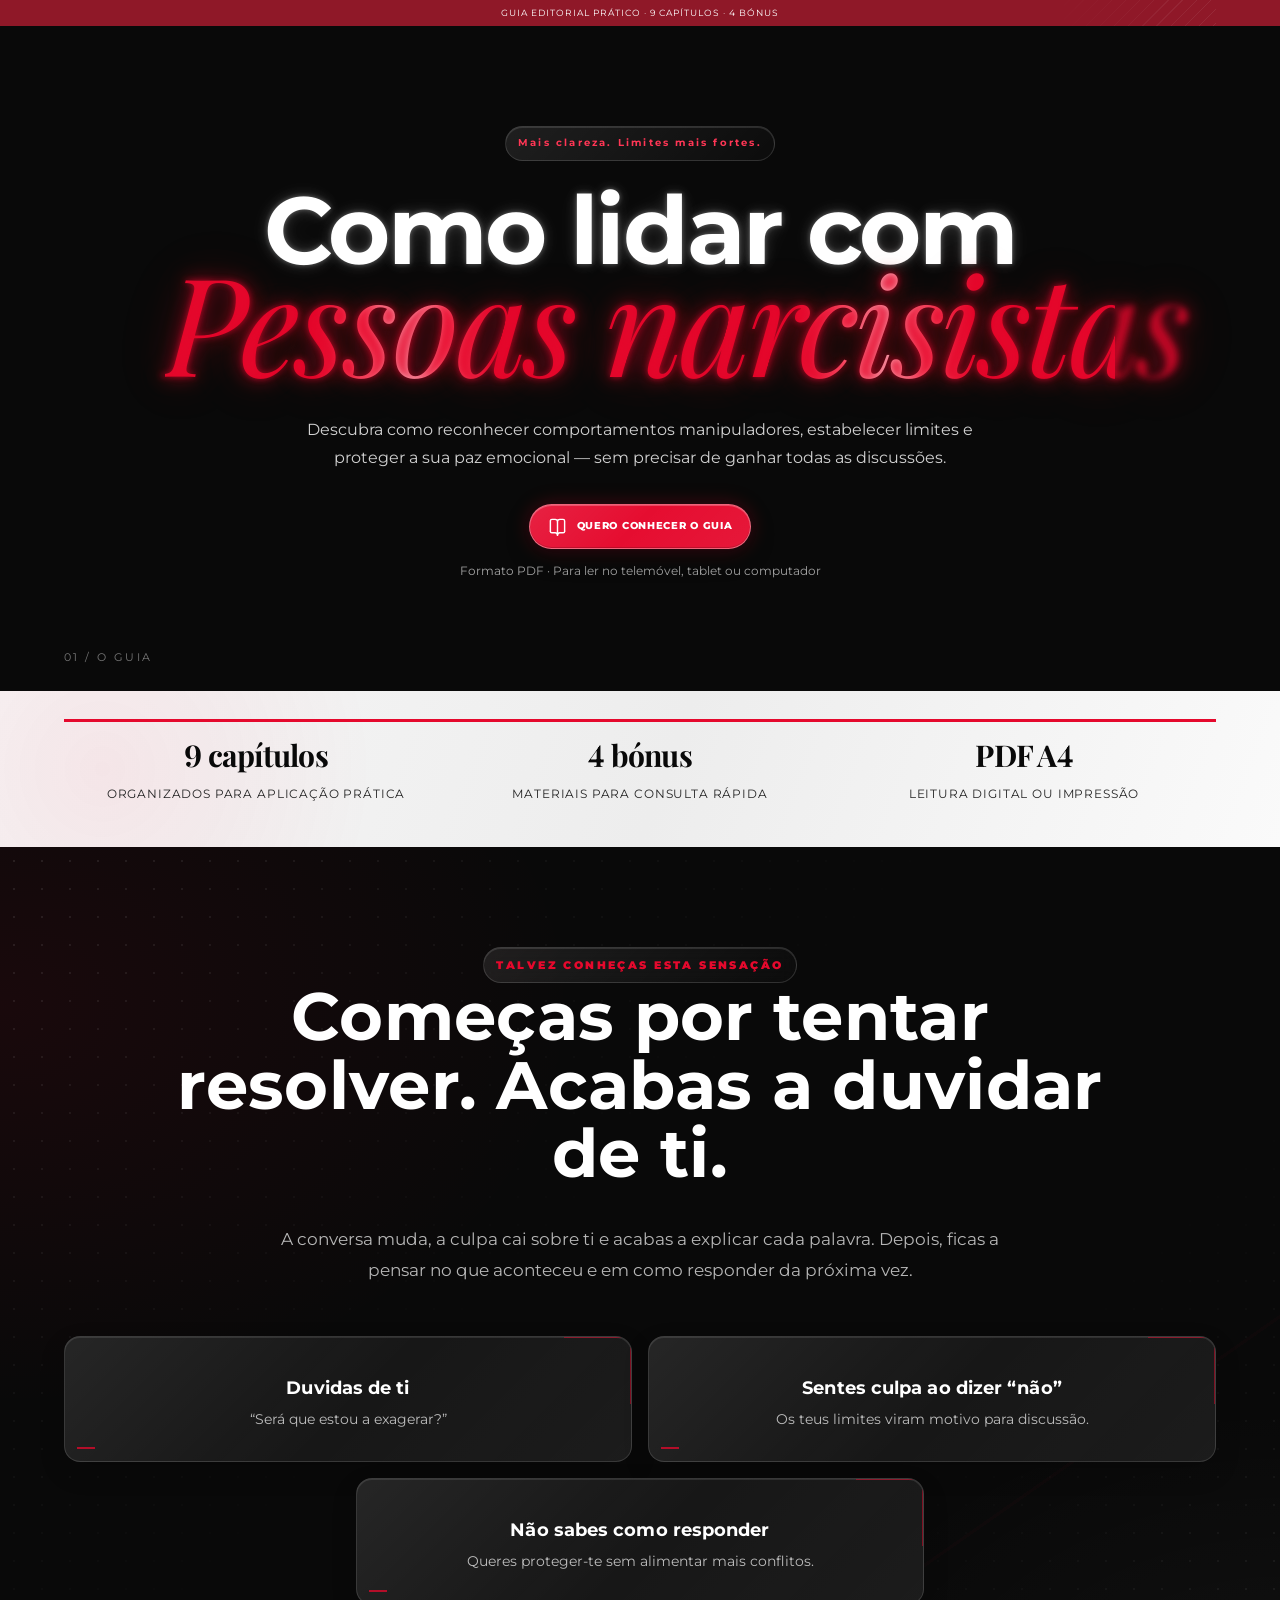
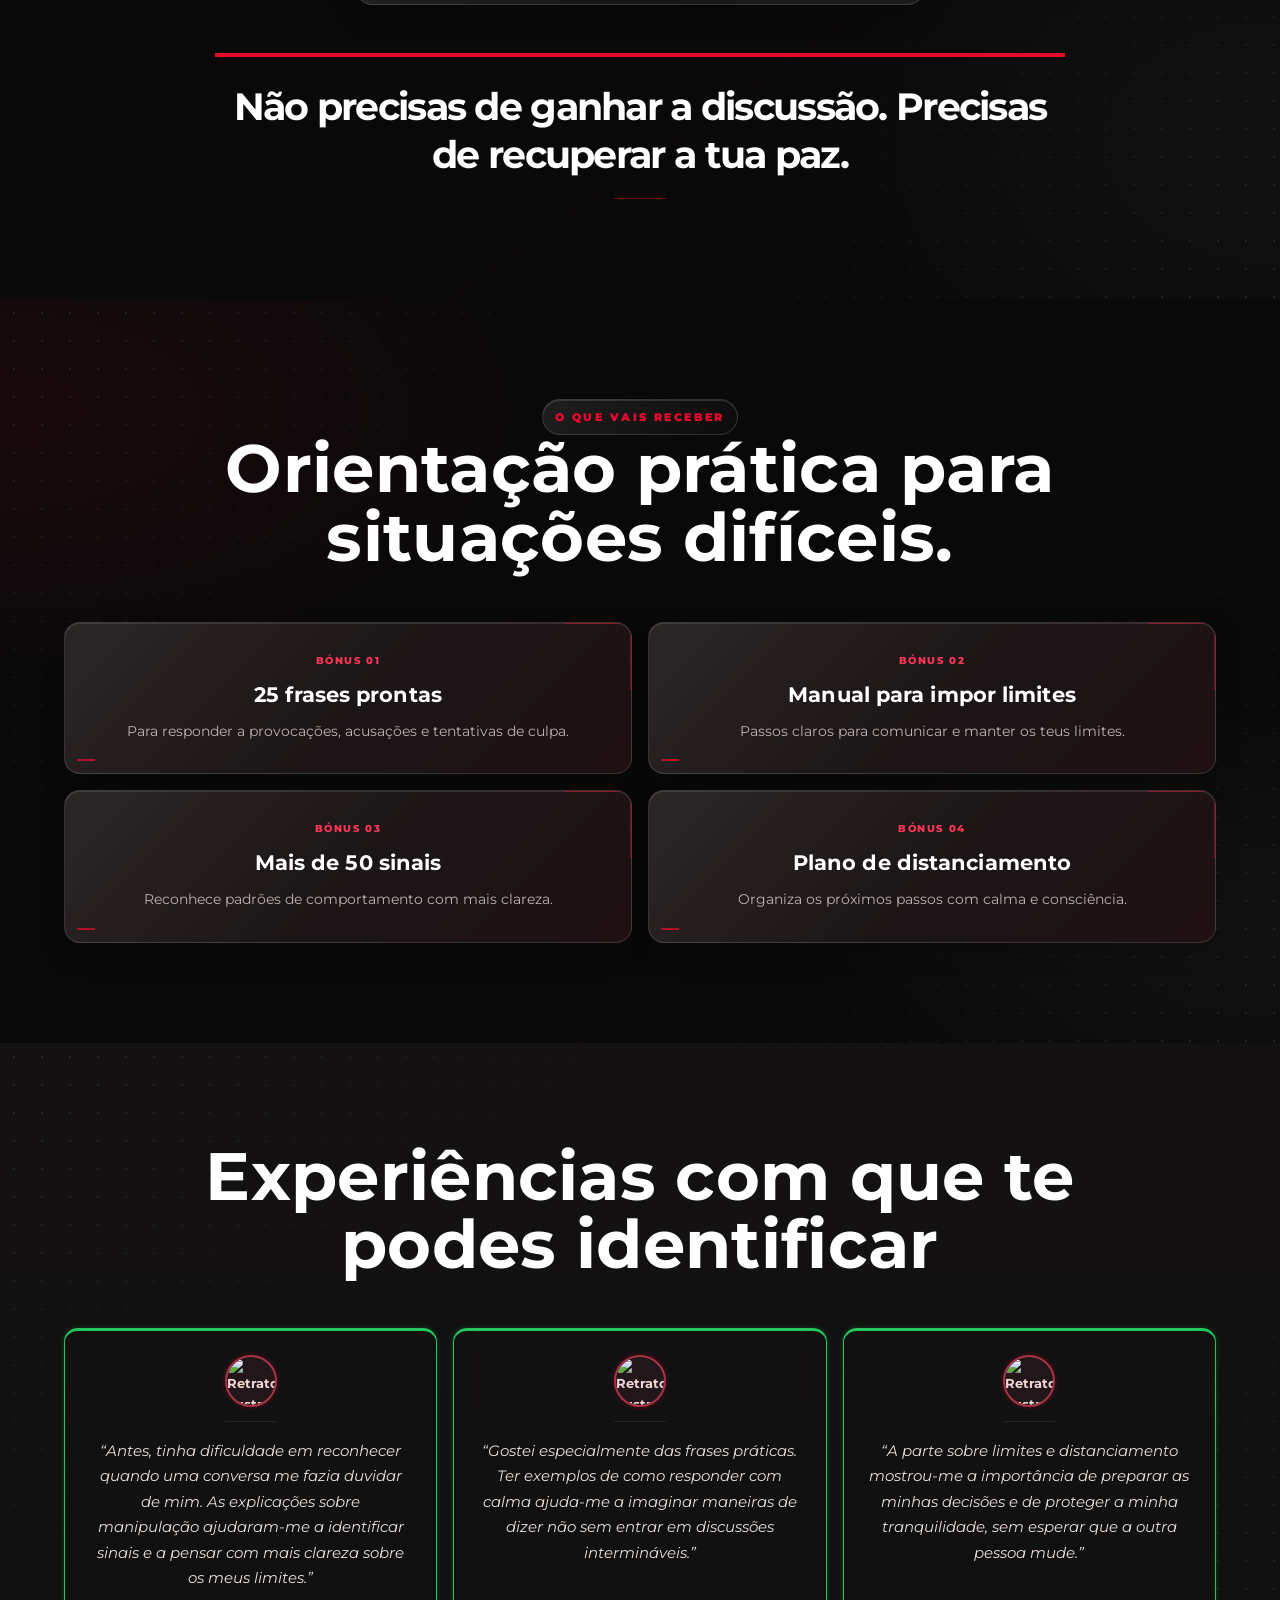
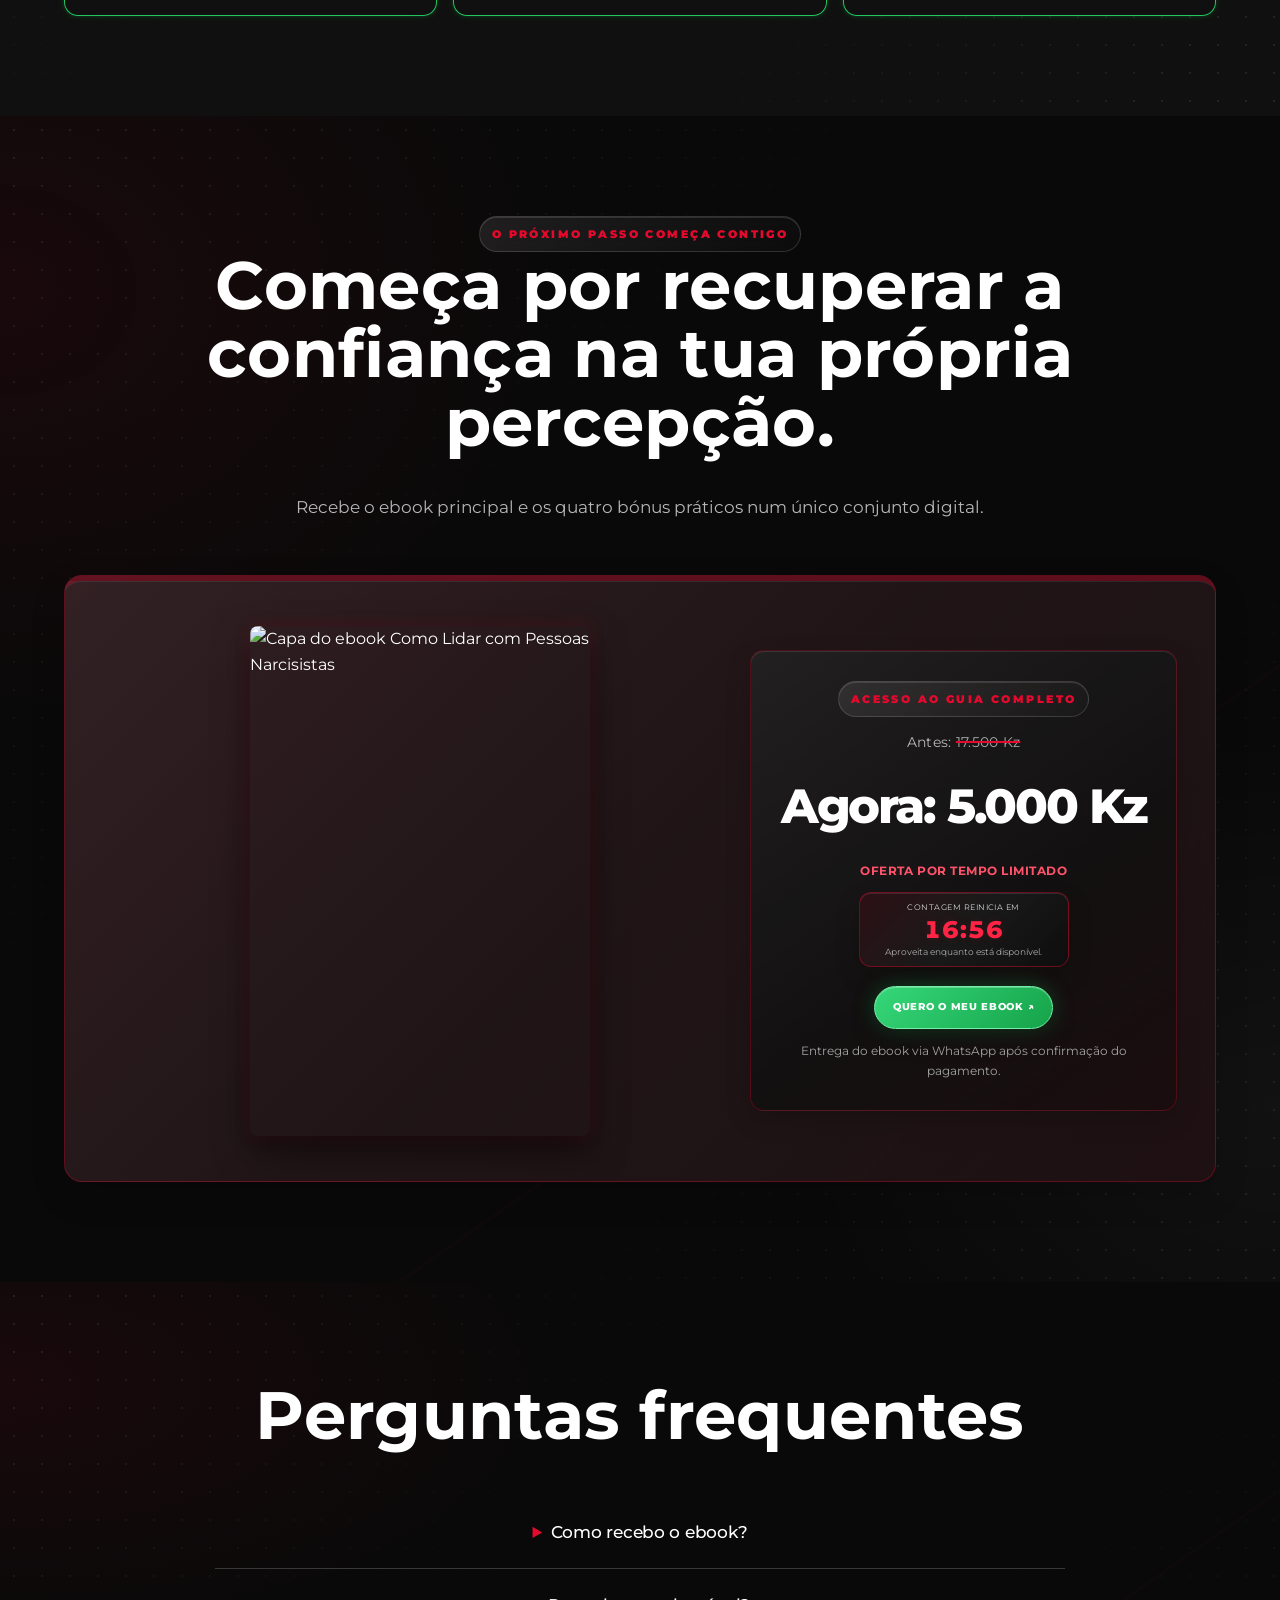
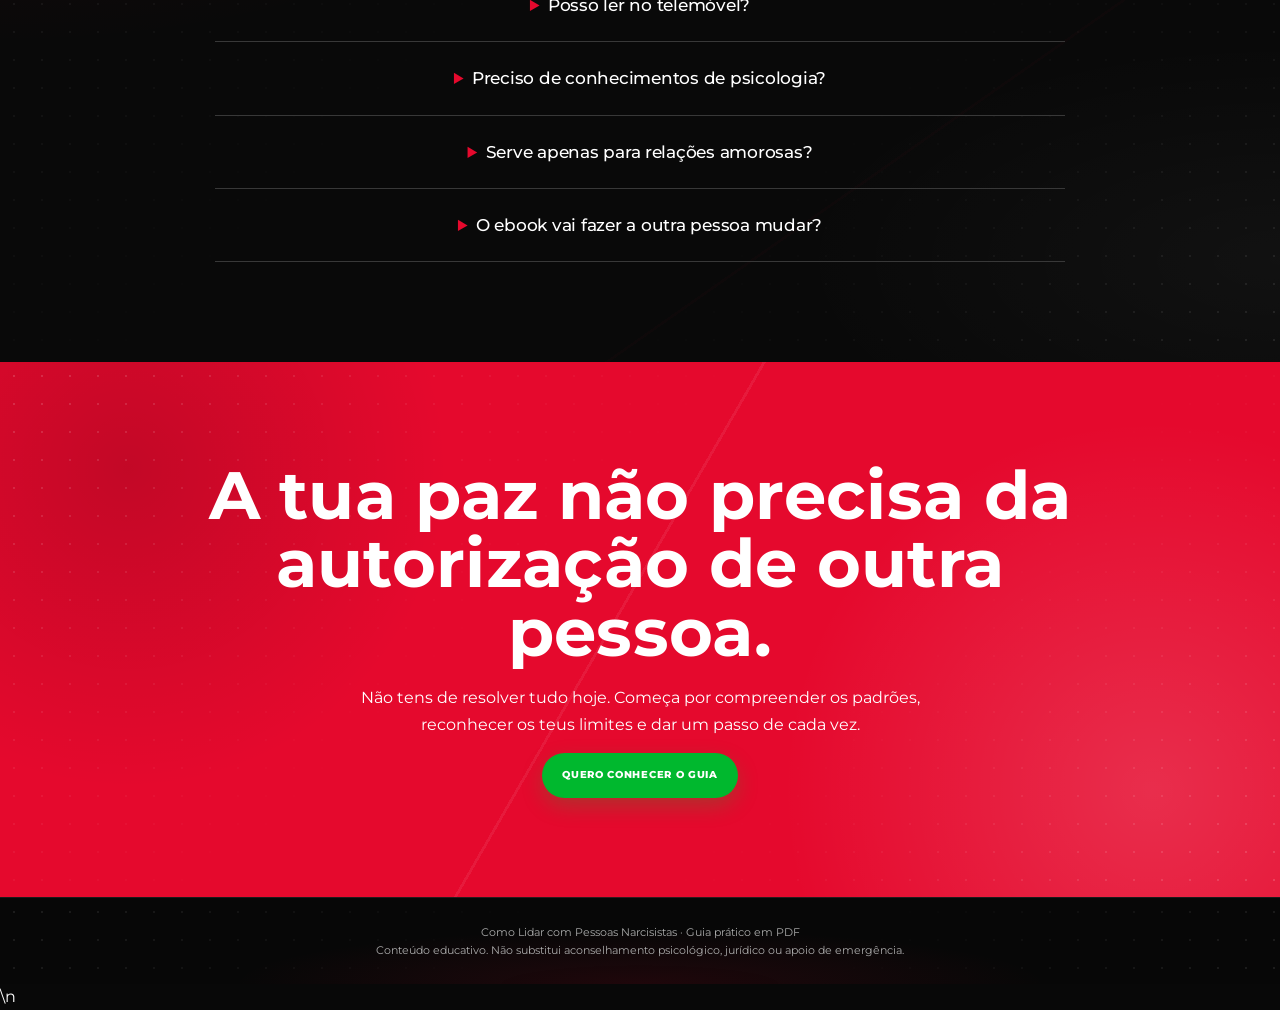
==== index.html @ 0a5fd4e5 "Ampliar capa do ebook e remover lista de conteúdos junto à capa" ====
<!DOCTYPE html>
<html lang="pt-AO">
<head>
<meta charset="UTF-8"><meta name="viewport" content="width=device-width, initial-scale=1.0">
<meta name="description" content="Um guia prático para reconhecer padrões manipuladores, estabelecer limites e proteger a sua paz emocional.">
<title>Como Lidar com Pessoas Narcisistas — Guia Prático</title>
<link rel="preconnect" href="https://fonts.googleapis.com">
<link rel="preconnect" href="https://fonts.gstatic.com" crossorigin>
<link href="https://fonts.googleapis.com/css2?family=Montserrat:ital,wght@0,100..900;1,100..900&family=Playfair+Display:ital,wght@0,400..900;1,400..900&display=swap" rel="stylesheet">
<style>
:root{--bg:#101010;--panel:#191716;--cream:#f6f0e8;--muted:#bdb4ad;--red:#a52b3a;--red2:#d64a55;--line:#37302e;--gold:#d7b88b}*{box-sizing:border-box}html{scroll-behavior:smooth}body{margin:0;background:var(--bg);color:var(--cream);font-family:Inter,ui-sans-serif,system-ui,-apple-system,BlinkMacSystemFont,"Segoe UI",sans-serif;line-height:1.65}a{color:inherit}.wrap{width:min(1120px,92%);margin:auto}.top{padding:18px 0;border-bottom:1px solid #ffffff12;font-size:12px;letter-spacing:.16em;text-transform:uppercase;color:var(--muted)}.top span{color:var(--gold)}.hero{padding:76px 0 72px;background:radial-gradient(ellipse at 78% 42%,#55202755,transparent 42%),linear-gradient(115deg,#111 45%,#1c1113)}.hero-grid{display:grid;grid-template-columns:1.15fr .85fr;gap:50px;align-items:center}.eyebrow{color:#e49a9c;font-size:12px;letter-spacing:.2em;text-transform:uppercase;font-weight:700}.hero h1{font-size:clamp(38px,5vw,66px);line-height:1.04;letter-spacing:-.045em;margin:18px 0 24px;max-width:700px}.hero h1 em{font-style:normal;color:#e36a73}.lead{font-size:18px;color:#d1c8c1;max-width:630px}.btn{display:inline-flex;align-items:center;justify-content:center;gap:10px;background:var(--red);color:white;text-decoration:none;font-weight:800;padding:16px 24px;border-radius:6px;margin-top:20px;box-shadow:0 10px 28px #0005;transition:.2s}.btn:hover{background:var(--red2);transform:translateY(-2px)}.small{font-size:12px;color:#a9a09a;margin-top:12px}.book-stage{display:flex;justify-content:center;perspective:1000px}.book{width:min(310px,78vw);aspect-ratio: .72;background:linear-gradient(150deg,#281518,#090909 72%);border:1px solid #7e343b;box-shadow:22px 24px 45px #0009, inset 6px 0 8px #ffffff0b;transform:rotateY(-9deg) rotateZ(1deg);padding:28px 25px;position:relative;display:flex;flex-direction:column;justify-content:space-between;overflow:hidden}.book:before{content:"";position:absolute;inset:0;background:linear-gradient(125deg,transparent 35%,#b84a4a15 36%,transparent 70%);pointer-events:none}.book:after{content:"";position:absolute;left:0;top:0;bottom:0;width:9px;background:linear-gradient(90deg,#050505,#4d2025,#130b0c)}.book-kicker{font-size:9px;letter-spacing:.2em;color:#e6b7b5;text-transform:uppercase}.book-title{font-size:clamp(27px,3vw,39px);line-height:1.02;letter-spacing:-.04em;font-weight:850;position:relative}.book-title span{color:#e36a73}.book-rule{height:3px;width:48px;background:var(--red2);margin:18px 0}.book-sub{font-size:11px;line-height:1.55;color:#d5c7c2;max-width:220px}.book-foot{font-size:9px;letter-spacing:.15em;color:#c4a8a2;text-transform:uppercase}.trust{border-top:1px solid #ffffff12;border-bottom:1px solid #ffffff12;padding:18px 0;background:#141212}.trust-grid{display:grid;grid-template-columns:repeat(3,1fr);gap:16px;text-align:center;color:#d5cbc4;font-size:13px}.trust strong{color:var(--gold);display:block;font-size:15px}.section{padding:76px 0}.section.light{background:#f2ece4;color:#211b19}.section h2{font-size:clamp(28px,3.5vw,43px);line-height:1.12;letter-spacing:-.035em;margin:0 0 18px}.intro{max-width:760px;color:var(--muted);font-size:17px}.light .intro{color:#625651}.pain-grid,.learn-grid,.bonus-grid{display:grid;grid-template-columns:repeat(2,1fr);gap:16px;margin-top:32px}.tile{padding:23px;background:var(--panel);border:1px solid var(--line);border-radius:8px}.light .tile{background:#fffaf5;border-color:#e3d8cc}.tile h3{margin:0 0 8px;font-size:17px}.tile p{margin:0;color:#bfb4ad;font-size:14px}.light .tile p{color:#6a5d56}.quote{font-size:clamp(23px,3vw,34px);line-height:1.25;font-weight:750;letter-spacing:-.025em;border-left:3px solid var(--red);padding:6px 0 6px 24px;margin:34px 0 0;max-width:850px}.learn-grid{grid-template-columns:repeat(3,1fr)}.num{font-size:12px;color:var(--red2);font-weight:800;letter-spacing:.14em}.tile h3{margin-top:9px}.bonus-grid{grid-template-columns:repeat(2,1fr)}.bonus{border:1px solid #423033;background:linear-gradient(145deg,#211719,#171414);padding:24px;border-radius:8px}.bonus .tag{font-size:10px;text-transform:uppercase;letter-spacing:.16em;color:#e38b91}.bonus h3{margin:8px 0;font-size:19px}.bonus p{margin:0;color:#bdb2ac;font-size:14px}.offer{background:linear-gradient(135deg,#271417,#151112);border:1px solid #593038;border-radius:12px;padding:34px;display:grid;grid-template-columns:1.2fr .8fr;gap:28px;align-items:center;margin-top:34px}.offer ul{padding-left:20px;color:#d4c8c2}.pricebox{text-align:center;padding:24px;background:#0f0d0d;border-radius:8px;border:1px solid #453033}.price{font-size:34px;font-weight:850;line-height:1.2;margin:10px 0}.price-note{font-size:12px;color:#a99d96}.faq{max-width:850px;margin:28px auto 0}.faq details{border-bottom:1px solid var(--line);padding:17px 0}.faq summary{cursor:pointer;font-weight:750}.faq p{color:#c3b8b0;font-size:14px}.final{text-align:center;padding:80px 0;background:radial-gradient(ellipse at 50% 100%,#54202755,transparent 55%),#121010}.final h2{max-width:740px;margin:0 auto 18px}.final p{color:#c5b9b2;max-width:650px;margin:0 auto}.footer{border-top:1px solid #ffffff14;padding:25px 0;color:#8d827c;font-size:11px;text-align:center}.mobile-cta{display:none}
@media(max-width:760px){.hero{padding:48px 0}.hero-grid{grid-template-columns:1fr;gap:36px}.hero-copy{text-align:left}.book-stage{order:-1}.book{width:220px}.hero h1{font-size:43px}.lead{font-size:16px}.trust-grid{grid-template-columns:1fr;gap:12px}.section{padding:55px 0}.pain-grid,.learn-grid,.bonus-grid{grid-template-columns:1fr}.offer{grid-template-columns:1fr;padding:22px}.mobile-cta{display:block;position:fixed;bottom:0;left:0;right:0;padding:10px 4%;background:#100e0eee;border-top:1px solid #ffffff1a;z-index:10}.mobile-cta .btn{width:100%;margin:0;padding:13px}.footer{padding-bottom:86px}}

/* EDITORIAL PREMIUM REDESIGN — PRETO, VERMELHO, BRANCO */
:root{--bg:#080808;--panel:#151515;--cream:#fff;--muted:#b6b6b6;--red:#e5092d;--red2:#ff2345;--line:#343434;--gold:#f4f4f4}
body{background:#080808;color:#fff;font-family:Arial,Helvetica,sans-serif;line-height:1.65}
::selection{background:#e5092d;color:#fff}
.wrap{width:min(1180px,90%)}.top{background:#e5092d;color:#fff;border:0;font-size:10px;font-weight:800;letter-spacing:.23em;padding:11px 0}.top span{color:#fff}
.hero{position:relative;overflow:hidden;padding:100px 0 110px;background:#090909}
.hero:before{content:"";position:absolute;inset:0;background:linear-gradient(90deg,transparent 49.92%,#ffffff14 50%,transparent 50.08%),repeating-linear-gradient(90deg,transparent 0,transparent calc(25% - 1px),#ffffff09 calc(25% - 1px),#ffffff09 25%);pointer-events:none}
.hero:after{content:"01 / O GUIA";position:absolute;left:5%;bottom:25px;color:#777;font-size:11px;letter-spacing:.22em}
.hero-grid{grid-template-columns:1.15fr .85fr;gap:48px;position:relative;z-index:1}
.eyebrow{color:#e5092d;font-size:11px;font-weight:900;letter-spacing:.22em}
.hero .eyebrow{color:#ff3655}
.hero h1{font-family:Impact,"Arial Narrow",Arial,sans-serif;font-stretch:condensed;font-size:clamp(60px,8vw,112px);font-weight:900;line-height:.92;letter-spacing:-.045em;text-transform:uppercase;max-width:800px;margin:22px 0 28px}
.hero h1 em{color:#e5092d;font-style:normal}
.lead{font-size:18px;max-width:520px;color:#d1d1d1;line-height:1.75}
.btn{border-radius:0;background:#e5092d;padding:17px 26px;box-shadow:none;letter-spacing:.07em;font-size:12px;text-transform:uppercase;transition:transform .2s,background .2s}
.btn:hover{background:#ff2345;transform:translateY(-3px)}
.small{color:#a4a4a4}.book-stage{position:relative;min-height:460px;align-items:center}
.book-stage:before{content:"";position:absolute;width:380px;height:380px;border-radius:50%;background:#e5092d;filter:blur(75px);opacity:.22}
.book{width:min(330px,78vw);background:linear-gradient(140deg,#282828,#050505 65%);border:1px solid #777;box-shadow:30px 36px 0 #e5092d,45px 52px 65px #000;transform:rotateY(-12deg) rotateZ(3deg);padding:30px}
.book:after{background:linear-gradient(90deg,#020202,#555,#090909)}.book-kicker,.book-foot{color:#eee}.book-title{font-family:Impact,"Arial Narrow",sans-serif;text-transform:uppercase;font-size:clamp(35px,3.6vw,49px);letter-spacing:-.025em}.book-title span{color:#ff2345}.book-rule{background:#e5092d;width:68px;height:5px}
.trust{background:#f7f7f7;border:0;padding:28px 0}.trust-grid{color:#252525;text-align:left;gap:0}.trust-grid>div{border-left:3px solid #e5092d;padding:4px 22px;font-size:12px;text-transform:uppercase;letter-spacing:.07em}.trust strong{color:#090909;font-family:Impact,"Arial Narrow",sans-serif;font-size:30px;letter-spacing:.02em}
.section{padding:100px 0}.section.light{background:#f4f4f4;color:#111}
.section h2,.final h2{font-family:Impact,"Arial Narrow",Arial,sans-serif;font-size:clamp(40px,5.2vw,70px);line-height:1.03;letter-spacing:-.018em;text-transform:uppercase;max-width:940px}
.section .intro{font-size:17px;line-height:1.85}.light .intro{color:#555}
.tile{border-radius:0;border:1px solid #3b3b3b;background:#141414;padding:30px;transition:transform .2s,border-color .2s}.tile:hover{transform:translateY(-3px);border-color:#e5092d}
.tile h3{font-size:18px;line-height:1.35}.tile p{color:#bcbcbc}.light .tile{background:#fff;border-color:#ddd}.light .tile:hover{border-color:#e5092d}.light .tile p{color:#555}
.quote{font-family:Georgia,serif;font-style:italic;font-weight:600;font-size:clamp(25px,3.3vw,43px);border-left:6px solid #e5092d;margin-top:48px;padding-left:28px}
.num{color:#e5092d;font-size:11px}.bonus{border-radius:0;border:1px solid #373737;background:linear-gradient(145deg,#1b1b1b,#0d0d0d);padding:30px}.bonus .tag{color:#ff3655;font-weight:800}.bonus h3{font-size:21px}
.offer{background:#151515;border:1px solid #444;border-top:6px solid #e5092d;border-radius:0;padding:45px}.pricebox{background:#070707;border:1px solid #555;border-radius:0;padding:30px}.price{font-family:Impact,"Arial Narrow",sans-serif;font-size:48px;color:#fff}.pricebox .btn{width:100%}
.faq details{border-color:#383838;padding:22px 0}.faq summary{font-size:17px}.faq summary::marker{color:#e5092d}
.final{background:#e5092d;padding:100px 0}.final h2{max-width:900px;color:#fff}.final p{color:#fff}.final .btn{background:#080808;color:#fff;border:1px solid #fff}.final .btn:hover{background:#fff;color:#090909}
.footer{background:#070707;color:#aaa}.mobile-cta{background:#080808f5}
@media(max-width:760px){.wrap{width:90%}.hero{padding:55px 0 70px}.hero-grid{grid-template-columns:1fr;gap:48px}.hero h1{font-size:clamp(54px,12vw,82px)}.book-stage{order:0;min-height:370px}.book{width:230px;box-shadow:20px 25px 0 #e5092d,32px 38px 45px #000}.book-title{font-size:33px}.hero:after{bottom:14px}.trust-grid{grid-template-columns:1fr;gap:20px}.section{padding:70px 0}.section h2,.final h2{font-size:clamp(37px,9vw,55px)}.pain-grid,.learn-grid,.bonus-grid{grid-template-columns:1fr}.offer{grid-template-columns:1fr;padding:22px}.final{padding:75px 0}.mobile-cta{display:block}}
@media(prefers-reduced-motion:reduce){html{scroll-behavior:auto}.btn,.tile{transition:none}}


/* Botões de apresentação do guia: cantos arredondados */
a.btn[href="#comprar"]{border-radius:999px}

/* Títulos principais centralizados e entrada suave */
.hero-copy{text-align:center}
.hero h1,.hero .lead{margin-left:auto;margin-right:auto}
.hero-copy .btn{margin-left:auto;margin-right:auto}
.section h2,.section>.wrap>.eyebrow,.section>.wrap>.intro{text-align:center;margin-left:auto;margin-right:auto}
.final h2,.final p{text-align:center}
@keyframes premiumFadeIn{from{opacity:0;transform:translateY(24px)}to{opacity:1;transform:translateY(0)}}
@media(prefers-reduced-motion:no-preference){
.hero-copy,.book-stage{animation:premiumFadeIn .9s ease-out both}
.book-stage{animation-delay:.18s}
.trust{animation:premiumFadeIn .8s ease-out .32s both}
}
@media(max-width:760px){.hero-copy{text-align:center}}


.hero h1 .hero-montserrat{font-family:"Montserrat",Arial,sans-serif;font-weight:800;letter-spacing:-.055em;display:block}

/* Respeitar maiúsculas e minúsculas no título principal */
.hero h1,.hero h1 .hero-montserrat,.hero h1 em{text-transform:none}

/* Hero centralizado sem imagem lateral do ebook */
.hero-grid{display:flex;flex-direction:column;align-items:center;justify-content:center;text-align:center;max-width:1000px;margin-inline:auto}
.hero-copy{width:100%;max-width:960px;margin-inline:auto;text-align:center}
.hero .eyebrow,.hero h1,.hero .lead,.hero .small{text-align:center;margin-left:auto;margin-right:auto}
.hero h1{max-width:950px;margin-left:auto;margin-right:auto}
.hero .lead{max-width:730px}
.hero .btn{margin-left:auto;margin-right:auto}
@media(max-width:760px){.hero-grid{display:flex;flex-direction:column;align-items:center}.hero-copy{width:100%}}

/* Layout editorial centralizado em toda a página */
.section>.wrap,.final>.wrap{display:flex;flex-direction:column;align-items:center;text-align:center}
.section .eyebrow,.section h2,.section .intro,.final h2,.final p{margin-left:auto;margin-right:auto;text-align:center}
.section .intro{max-width:740px}
.pain-grid,.learn-grid,.bonus-grid{width:100%}
.tile,.bonus{text-align:center;display:flex;flex-direction:column;align-items:center}
.tile h3,.tile p,.bonus h3,.bonus p,.bonus .tag,.num{text-align:center}
.quote{border-left:0;border-top:4px solid var(--red);padding:26px 10px 0;margin-left:auto;margin-right:auto;text-align:center}
.offer{width:100%;text-align:center;justify-items:center;align-items:center}
.offer>*,.pricebox{text-align:center}
.faq{width:100%;max-width:850px;margin-inline:auto}
.faq summary,.faq details{text-align:center}
.trust-grid>div{text-align:center;border-left:0;border-top:3px solid #e5092d;padding:15px 12px}
.footer,.footer .wrap{text-align:center}
@media(max-width:760px){.section>.wrap,.final>.wrap{text-align:center}.tile,.bonus,.offer{text-align:center}.pain-grid,.learn-grid,.bonus-grid{grid-template-columns:1fr}}


/* Segundo segmento do título: Playfair Display com respiro editorial */
.hero h1 em{font-family:"Playfair Display",Georgia,serif;font-weight:700;letter-spacing:.015em;line-height:1.17;display:block;margin-top:.16em;text-transform:none}

/* Ajuste fino do título editorial */
.hero h1 em{font-family:"Playfair Display",Georgia,serif;font-style:italic;font-weight:700;font-size:1.22em;letter-spacing:-.025em;line-height:1.08;margin-top:.035em;text-transform:none}
@media(max-width:760px){.hero h1 em{font-size:1.12em;line-height:1.1;margin-top:.04em}}

/* Manter capitalização natural na frase de destaque */
.hero .eyebrow{text-transform:none}

/* Título principal sem negrito, preservando as fontes */
.hero h1 .hero-montserrat{font-weight:400}
.hero h1 em{font-weight:400}

/* A frase de destaque usa a mesma Montserrat do título inicial */
.hero .eyebrow{font-family:"Montserrat",Arial,sans-serif;font-weight:400;text-transform:none}

/* Negrito solicitado apenas nas duas frases Montserrat */
.hero .eyebrow{font-weight:700}
.hero h1 .hero-montserrat{font-weight:700}

/* Aproximar frase 3 da frase 2 */
.hero h1 em{margin-top:0;line-height:1.02}
@media(max-width:760px){.hero h1 em{margin-top:0;line-height:1.04}}

/* Ajuste mais forte: aproximar visualmente as frases 2 e 3 */
.hero h1 .hero-montserrat{line-height:1;display:block}
.hero h1 em{margin-top:-.19em!important;line-height:1!important;position:relative;z-index:1}
@media(max-width:760px){.hero h1 em{margin-top:-.13em!important;line-height:1!important}}

/* Espaçamento subtil entre letras da frase 2 */
.hero h1 .hero-montserrat{letter-spacing:.005em}

/* Reflexo luminoso que atravessa as frases 2 e 3 */
@keyframes titleLightSweep{
  0%,12%{background-position:130% 50%}
  55%,100%{background-position:-130% 50%}
}
@media(prefers-reduced-motion:no-preference){
  .hero h1 .hero-montserrat,
  .hero h1 em{
    background-image:linear-gradient(105deg,currentColor 0%,currentColor 37%,#ffffff 49%,currentColor 61%,currentColor 100%);
    background-size:250% 100%;
    background-position:130% 50%;
    -webkit-background-clip:text;
    background-clip:text;
    -webkit-text-fill-color:transparent;
    animation:titleLightSweep 5s ease-in-out infinite;
  }
  .hero h1 .hero-montserrat{color:#fff;animation-delay:0s}
  .hero h1 em{color:#e5092d;animation-delay:.16s}
}


/* Fotografia anterior da mulher ao fundo, subtil e fundida com o fundo preto */
.hero{position:relative;isolation:isolate;background:#090909;overflow:hidden}
.hero::before{content:"";position:absolute;inset:0;z-index:-1;background-image:url("https://images.pexels.com/photos/6382735/pexels-photo-6382735.jpeg");background-position:center 35%;background-size:cover;background-repeat:no-repeat;opacity:.30;pointer-events:none}
.hero::after{z-index:0;pointer-events:none}
.hero>.wrap{position:relative;z-index:1}
@media(max-width:760px){.hero::before{background-position:center 30%}}

/* Imagem anterior quase imperceptível, com bordas fundidas no fundo preto */
.hero::before{
  opacity:.03;
  background-size:cover;
  background-position:center center;
  transform:scale(.82);
  transform-origin:center center;
}
@media(max-width:760px){.hero::before{opacity:.02;transform:scale(.82);background-position:center center}}

/* Fundir a fotografia nos cantos para preservar a legibilidade do texto */
.hero::before{
  opacity:.03;
  transform:scale(.82);
  -webkit-mask-image:radial-gradient(ellipse 65% 70% at 50% 50%,#000 25%,transparent 100%);
  mask-image:radial-gradient(ellipse 65% 70% at 50% 50%,#000 25%,transparent 100%);
}
@media(max-width:760px){
  .hero::before{
    opacity:.02;
    -webkit-mask-image:radial-gradient(ellipse 80% 65% at 50% 50%,#000 20%,transparent 100%);
    mask-image:radial-gradient(ellipse 80% 65% at 50% 50%,#000 20%,transparent 100%);
  }
}

/* Motion graphics subtis no fundo do hero; decorativos, sem imagens adicionais */
.hero .ambient-motion{position:absolute;inset:0;overflow:hidden;pointer-events:none;z-index:0}
.hero .ambient-motion span{position:absolute;display:block;will-change:transform}
.hero .ambient-ring{width:clamp(240px,34vw,520px);aspect-ratio:1;border:1px solid rgba(229,9,45,.075);border-radius:50%;box-shadow:0 0 45px rgba(229,9,45,.018),inset 0 0 35px rgba(255,255,255,.008)}
.hero .ambient-ring-one{top:-27%;left:-13%}
.hero .ambient-ring-two{bottom:-42%;right:-12%;width:clamp(280px,42vw,620px);border-color:rgba(255,255,255,.045)}
.hero .ambient-orb{width:clamp(130px,22vw,310px);aspect-ratio:1;border-radius:50%;filter:blur(55px);background:radial-gradient(circle,rgba(229,9,45,.055),transparent 70%)}
.hero .ambient-orb-one{top:8%;right:2%}
.hero .ambient-orb-two{bottom:-9%;left:15%;background:radial-gradient(circle,rgba(255,255,255,.025),transparent 70%)}
.hero .ambient-line{height:1px;width:clamp(170px,30vw,430px);background:linear-gradient(90deg,transparent,rgba(229,9,45,.075),transparent);transform:rotate(-25deg)}
.hero .ambient-line-one{top:28%;right:-9%}
.hero .ambient-line-two{bottom:20%;left:-10%;background:linear-gradient(90deg,transparent,rgba(255,255,255,.045),transparent)}
.hero>.wrap{position:relative;z-index:2}
@keyframes ambientDriftA{0%,100%{transform:translate3d(0,0,0) rotate(0deg)}50%{transform:translate3d(18px,24px,0) rotate(8deg)}}
@keyframes ambientDriftB{0%,100%{transform:translate3d(0,0,0) rotate(0deg)}50%{transform:translate3d(-22px,-16px,0) rotate(-7deg)}}
@keyframes ambientFloat{0%,100%{transform:translate3d(0,0,0)}50%{transform:translate3d(20px,-22px,0)}}
@media(prefers-reduced-motion:no-preference){
.hero .ambient-ring-one,.hero .ambient-line-one{animation:ambientDriftA 19s ease-in-out infinite}
.hero .ambient-ring-two,.hero .ambient-line-two{animation:ambientDriftB 24s ease-in-out infinite}
.hero .ambient-orb-one{animation:ambientFloat 15s ease-in-out infinite}
.hero .ambient-orb-two{animation:ambientFloat 21s ease-in-out infinite reverse}
}
@media(max-width:760px){.hero .ambient-ring-one{left:-48%}.hero .ambient-ring-two{right:-60%}.hero .ambient-line{opacity:.65}}
@media(prefers-reduced-motion:reduce){.hero .ambient-motion span{animation:none!important;will-change:auto}}


/* Interações premium: revelação ao scroll, cartões, botões e FAQ */
@media(prefers-reduced-motion:no-preference){
  .js-motion .reveal-on-scroll{opacity:0;transform:translate3d(0,30px,0);transition:opacity .75s ease,transform .75s cubic-bezier(.2,.7,.2,1)}
  .js-motion .reveal-on-scroll.is-visible{opacity:1;transform:translate3d(0,0,0)}
  .js-motion .reveal-on-scroll:nth-child(2n){transition-delay:.07s}
  .tile,.bonus{transition:transform .3s ease,border-color .3s ease,box-shadow .3s ease}
  .tile:hover,.bonus:hover{transform:translateY(-6px);border-color:rgba(229,9,45,.55);box-shadow:0 18px 38px rgba(0,0,0,.18)}
  .btn{position:relative;overflow:hidden;transition:transform .25s ease,box-shadow .25s ease,background .25s ease}
  .btn:hover{transform:translateY(-3px);box-shadow:0 12px 35px rgba(229,9,45,.22)}
  .btn::after{content:"";position:absolute;top:0;bottom:0;left:-80%;width:45%;transform:skewX(-25deg);background:linear-gradient(90deg,transparent,rgba(255,255,255,.22),transparent);transition:left .65s ease}
  .btn:hover::after{left:145%}
}
.btn:focus-visible,.faq summary:focus-visible{outline:2px solid #ff4764;outline-offset:4px}
.faq details{transition:background .25s ease,border-color .25s ease}
.faq details[open]{border-color:rgba(229,9,45,.55);background:rgba(229,9,45,.035)}
.faq summary{cursor:pointer}
@media(prefers-reduced-motion:reduce){.js-motion .reveal-on-scroll{opacity:1!important;transform:none!important;transition:none!important}.tile,.bonus,.btn{transition:none!important}}


/* Tipografia da frase 1 aplicada aos demais títulos, mantendo a hierarquia de tamanhos */
.section h2,.section h3,.final h2,.offer h2,.offer h3,.faq h2,.faq h3{
  font-family:"Montserrat",Arial,sans-serif;
  font-weight:700;
  font-style:normal;
  text-transform:none;
  letter-spacing:.005em;
}
/* A frase 3 mantém Playfair Display Italic como definido anteriormente */
.hero h1 em{font-family:"Playfair Display",Georgia,serif;font-weight:400;font-style:italic}

/* Brilho da frase 3: faixa mais larga, suave e visível, com movimento contínuo */
@keyframes phrase3SoftShine{
  from{background-position:0 0}
  to{background-position:480px 0}
}
@media(prefers-reduced-motion:no-preference){
  .hero h1 em{
    color:#e5092d;
    background-image:repeating-linear-gradient(90deg,#e5092d 0px,#e5092d 150px,#ff667b 198px,#ffe1e6 240px,#ff667b 282px,#e5092d 330px,#e5092d 480px);
    background-size:auto 100%;
    background-position:0 0;
    -webkit-background-clip:text;
    background-clip:text;
    -webkit-text-fill-color:transparent;
    animation:phrase3SoftShine 6s linear infinite;
  }
}

/* Montserrat, a fonte da frase 2, como tipografia principal da página */
html,body,button,input,textarea,select,.btn,.lead,.small,.intro,.tile,.bonus,.faq,.trust,.footer,.offer,.pricebox{
  font-family:"Montserrat",Arial,sans-serif;
}
.hero h1 .hero-montserrat{font-family:"Montserrat",Arial,sans-serif}
.hero h1 em{font-family:"Playfair Display",Georgia,serif}

/* Entrada progressiva dos elementos enquanto se faz scroll */
@media(prefers-reduced-motion:no-preference){
  .js-motion .reveal-on-scroll{
    opacity:0;
    transform:translate3d(0,36px,0);
    filter:blur(3px);
    transition:opacity .85s ease,transform .85s cubic-bezier(.2,.7,.2,1),filter .85s ease;
    transition-delay:var(--reveal-delay,0ms);
  }
  .js-motion .reveal-on-scroll.is-visible{
    opacity:1;
    transform:translate3d(0,0,0);
    filter:blur(0);
  }
}
@media(prefers-reduced-motion:reduce){
  .js-motion .reveal-on-scroll{opacity:1!important;transform:none!important;filter:none!important;transition:none!important}
}

/* Montserrat nos títulos; frase 3 mantém a fonte editorial original */
h1,h2,h3,h4,h5,h6,
.hero h1,.hero h1 .hero-montserrat,
.section h2,.section h3,.final h2,.offer h2,.offer h3,.faq h2,.faq h3{
  font-family:"Montserrat",sans-serif!important;
}
.hero h1 em{font-family:"Playfair Display",Georgia,serif!important;font-style:italic;font-weight:400}

/* Glow externo vermelho vivo nas frases 2 e 3 */
.hero h1 .hero-montserrat{
  text-shadow:
    0 0 5px rgba(229,9,45,.65),
    0 0 16px rgba(229,9,45,.48),
    0 0 35px rgba(229,9,45,.28),
    0 0 58px rgba(229,9,45,.13);
}
.hero h1 em{
  text-shadow:
    0 0 6px rgba(229,9,45,.72),
    0 0 18px rgba(229,9,45,.54),
    0 0 38px rgba(229,9,45,.32),
    0 0 64px rgba(229,9,45,.17);
}

/* Frase 2: letras brancas sólidas e glow branco externo discreto */
.hero h1 .hero-montserrat{
  color:#fff!important;
  background:none!important;
  background-image:none!important;
  -webkit-background-clip:border-box!important;
  background-clip:border-box!important;
  -webkit-text-fill-color:#fff!important;
  animation:none!important;
  text-shadow:
    0 0 5px rgba(255,255,255,.30),
    0 0 14px rgba(255,255,255,.16),
    0 0 26px rgba(255,255,255,.07);
}

/* Faixa editorial superior: texto centralizado, menor e sem negrito */
.top{
  text-align:center;
  font-size:9px;
  font-weight:400;
  letter-spacing:.11em;
  line-height:1.35;
  padding:7px 0;
}
.top .wrap{display:block;text-align:center}
.top span{font-weight:400}
@media(max-width:480px){
  .top{font-size:8px;letter-spacing:.065em;padding:6px 0}
}

/* ELEMENTOS GRÁFICOS AMBIENTAIS EM TODOS OS FUNDOS */
:root{--graphic-red:rgba(229,9,45,.16);--graphic-white:rgba(255,255,255,.055)}
body{background-color:#080808;background-image:radial-gradient(ellipse at 8% 18%,rgba(229,9,45,.07),transparent 28%),radial-gradient(ellipse at 92% 52%,rgba(255,255,255,.025),transparent 25%)}
.top{position:relative;isolation:isolate;overflow:hidden}
.top:after{content:"";position:absolute;right:5%;top:0;width:160px;height:100%;opacity:.24;pointer-events:none;background:repeating-linear-gradient(135deg,transparent 0 9px,rgba(255,255,255,.32) 9px 10px);mask-image:linear-gradient(90deg,transparent,#000)}
.hero{background-image:radial-gradient(circle at 12% 25%,rgba(229,9,45,.13),transparent 25%),radial-gradient(circle at 88% 78%,rgba(255,255,255,.055),transparent 22%),linear-gradient(135deg,#090909,#0d0b0c 55%,#090909)}
.trust{position:relative;isolation:isolate;overflow:hidden;background-image:radial-gradient(circle at 8% 50%,rgba(229,9,45,.07),transparent 23%),linear-gradient(110deg,#f7f7f7,#ededed 52%,#fafafa)}
.section{position:relative;isolation:isolate;overflow:hidden;background-color:#090909;background-image:radial-gradient(ellipse at 0% 15%,rgba(229,9,45,.075),transparent 32%),radial-gradient(ellipse at 100% 85%,rgba(255,255,255,.035),transparent 27%),linear-gradient(145deg,transparent 0 70%,rgba(229,9,45,.025) 70% 70.2%,transparent 70.2%)}
.section.light{background-color:#f4f4f4;background-image:radial-gradient(ellipse at 0% 0%,rgba(229,9,45,.075),transparent 28%),radial-gradient(ellipse at 100% 100%,rgba(0,0,0,.045),transparent 30%),linear-gradient(135deg,transparent 0 74%,rgba(229,9,45,.045) 74% 74.15%,transparent 74.15%)}
.section:before,.final:before,.footer:before{content:"";position:absolute;inset:0;pointer-events:none;z-index:-1;opacity:.42;background-image:radial-gradient(circle,rgba(255,255,255,.22) 1px,transparent 1.5px);background-size:28px 28px;mask-image:linear-gradient(135deg,#000,transparent 42%,transparent 65%,#000)}
.section.light:before{background-image:radial-gradient(circle,rgba(0,0,0,.18) 1px,transparent 1.5px);opacity:.18}
.section>.wrap,.final>.wrap,.footer>.wrap{position:relative;z-index:1}
.pain-grid,.learn-grid,.bonus-grid{position:relative}
.tile,.bonus,.offer,.pricebox{position:relative;overflow:hidden}
.tile:before,.bonus:before{content:"";position:absolute;top:0;right:0;width:66px;height:66px;border-top:1px solid rgba(229,9,45,.5);border-right:1px solid rgba(229,9,45,.5);pointer-events:none}
.tile:after,.bonus:after{content:"";position:absolute;bottom:12px;left:12px;width:18px;height:2px;background:#e5092d;opacity:.75;pointer-events:none}
.quote{position:relative}
.quote:after{content:"";display:block;width:54px;height:1px;background:rgba(229,9,45,.45);margin:18px auto 0}
.offer{background-image:radial-gradient(ellipse at 100% 0%,rgba(229,9,45,.12),transparent 38%),linear-gradient(135deg,#151515,#0b0b0b)}
.pricebox{background-image:radial-gradient(circle at 50% 0%,rgba(229,9,45,.13),transparent 55%),linear-gradient(#080808,#0d0d0d)}
.final{position:relative;isolation:isolate;overflow:hidden;background-color:#e5092d;background-image:radial-gradient(circle at 10% 20%,rgba(0,0,0,.15),transparent 26%),radial-gradient(circle at 90% 80%,rgba(255,255,255,.15),transparent 30%),linear-gradient(120deg,transparent 0 48%,rgba(255,255,255,.07) 48% 48.2%,transparent 48.2%)}
.final:before{opacity:.22;background-image:radial-gradient(circle,rgba(255,255,255,.7) 1px,transparent 1.5px)}
.footer{position:relative;isolation:isolate;overflow:hidden;background-color:#070707;background-image:radial-gradient(ellipse at 50% 100%,rgba(229,9,45,.11),transparent 45%)}
@media(max-width:760px){.top:after{right:2%;width:80px}.section:before,.final:before,.footer:before{background-size:22px 22px;opacity:.2}.tile:before,.bonus:before{width:42px;height:42px}}
@media(prefers-reduced-motion:no-preference){.tile:before,.bonus:before{transition:width .25s,height .25s}.tile:hover:before,.bonus:hover:before{width:82px;height:82px}}


/* Reduzir todos os botões de chamada para ação, mantendo a adaptação mobile */
.btn{
  padding:12px 18px;
  font-size:10px;
  gap:7px;
  margin-top:16px;
}
.pricebox .btn{width:auto;max-width:100%}
.mobile-cta .btn{width:100%;padding:11px 14px;font-size:10px;margin:0}
@media(max-width:760px){
  .btn{padding:11px 16px;font-size:10px}
  .mobile-cta .btn{width:100%;padding:10px 12px;font-size:10px}
}


/* Preço promocional e urgência da oferta */
.price-was{font-size:14px;color:#b7b7b7;letter-spacing:.02em;margin-top:8px}
.price-was s{text-decoration-thickness:2px;text-decoration-color:#e5092d;color:#aaa}
.pricebox .price{font-size:clamp(36px,4vw,48px);color:#fff;margin:7px 0 10px;white-space:nowrap}
.pricebox .price-note{font-size:12px;color:#ff526b;font-weight:700;letter-spacing:.04em;text-transform:uppercase}


/* Cronómetro da oferta promocional */
.offer-countdown{margin:12px auto 3px;padding:8px 10px;width:min(100%,210px);border:1px solid rgba(229,9,45,.45);background:linear-gradient(145deg,rgba(229,9,45,.09),rgba(0,0,0,.25));text-align:center}
.countdown-label{display:block;color:#d8d8d8;font-size:8px;letter-spacing:.06em;text-transform:uppercase}
.countdown-clock{display:block;margin:2px 0;color:#ff2345;font-family:"Montserrat",Arial,sans-serif;font-size:24px;font-weight:800;line-height:1.15;font-variant-numeric:tabular-nums;letter-spacing:.04em;text-shadow:0 0 10px rgba(229,9,45,.14)}
.countdown-footnote{display:block;color:#aaa;font-size:9px;line-height:1.4}
.offer-countdown.is-expired{border-color:#555;background:#171717}
.offer-countdown.is-expired .countdown-clock{color:#bbb;text-shadow:none}


/* Depoimentos: prova social visual, posicionada antes da secção de adequação do guia */
.testimonials{background-color:#0b0b0b;background-image:radial-gradient(ellipse at 50% 0%,rgba(229,9,45,.10),transparent 48%),linear-gradient(145deg,#0b0b0b,#111)}
.testimonial-grid{display:grid;grid-template-columns:repeat(2,minmax(0,1fr));gap:16px;width:100%;margin-top:32px}
.testimonial-card{position:relative;display:flex;flex-direction:column;align-items:center;text-align:center;min-height:220px;padding:28px 24px;background:linear-gradient(145deg,#171717,#0d0d0d);border:1px solid #383838;border-top:3px solid #e5092d}
.testimonial-stars{color:#ff3655;font-size:15px;letter-spacing:.16em}
.testimonial-card blockquote{margin:16px 0;color:#f1f1f1;font-size:15px;line-height:1.8;font-style:italic}
.testimonial-author{margin:0;color:#fff;font-size:11px;font-weight:700;letter-spacing:.04em}
.testimonial-kind{margin-top:6px;color:#ff7a8c;font-size:9px;text-transform:uppercase;letter-spacing:.12em}
.testimonial-disclaimer{max-width:760px;margin:22px auto 0;color:#aaa;font-size:11px;line-height:1.7;text-align:center}
@media(max-width:760px){.testimonial-grid{grid-template-columns:1fr}.testimonial-card{min-height:0;padding:24px 20px}}


/* Glassmorphism subtil nos restantes elementos gráficos escuros */
.tile:not(.light .tile),
.bonus,
.testimonial-card,
.pricebox,
.offer-countdown{
  position:relative;
  overflow:hidden;
  background-image:linear-gradient(135deg,rgba(255,255,255,.075),rgba(255,255,255,.012) 52%,rgba(255,255,255,.035));
  border-color:rgba(255,255,255,.13);
  box-shadow:inset 0 1px 0 rgba(255,255,255,.10),0 10px 26px rgba(0,0,0,.16);
  -webkit-backdrop-filter:blur(10px);
  backdrop-filter:blur(10px);
}
.tile:not(.light .tile):hover,
.bonus:hover,
.testimonial-card:hover{
  border-color:rgba(255,255,255,.22);
  box-shadow:inset 0 1px 0 rgba(255,255,255,.14),0 12px 30px rgba(0,0,0,.22),0 0 18px rgba(229,9,45,.07);
}
.bonus{
  background-color:#171112;
  background-image:linear-gradient(135deg,rgba(255,255,255,.09),rgba(255,255,255,.015) 52%,rgba(229,9,45,.045));
}
.testimonial-card{
  background-color:#0d0d0d;
  background-image:linear-gradient(145deg,rgba(255,255,255,.07),rgba(255,255,255,.012) 58%,rgba(229,9,45,.035));
}
.pricebox{
  background-color:#0f0d0d;
  background-image:linear-gradient(145deg,rgba(255,255,255,.08),rgba(255,255,255,.012) 58%,rgba(229,9,45,.055));
  border-color:rgba(229,9,45,.28);
}
.offer-countdown{
  background-color:#111;
  background-image:linear-gradient(135deg,rgba(229,9,45,.13),rgba(255,255,255,.035) 50%,rgba(0,0,0,.2));
  border-color:rgba(229,9,45,.42);
}
.offer{
  background-image:linear-gradient(135deg,rgba(255,255,255,.055),rgba(255,255,255,.008) 48%,rgba(229,9,45,.045)),linear-gradient(135deg,#271417,#151112);
  border-color:rgba(229,9,45,.32);
  box-shadow:inset 0 1px 0 rgba(255,255,255,.08),0 14px 34px rgba(0,0,0,.16);
}
.eyebrow{
  display:inline-block;
  padding:8px 12px;
  border:1px solid rgba(255,255,255,.14);
  border-radius:999px;
  background:linear-gradient(135deg,rgba(255,255,255,.09),rgba(255,255,255,.015));
  box-shadow:inset 0 1px 0 rgba(255,255,255,.12);
  -webkit-backdrop-filter:blur(8px);
  backdrop-filter:blur(8px);
}


/* Tom vermelho mais discreto na faixa "Guia editorial prático" */
.top{
  background:#8f1828!important;
}
.top span{
  color:rgba(255,255,255,.72)!important;
}

</style>

<style>
/* Botão principal ao lado do preço: verde forte */
.pricebox a.btn.buy-link{
  background:#00b82e;
  color:#fff;
  box-shadow:0 0 0 1px #00b82e,0 8px 22px rgba(0,184,46,.25);
}
.pricebox a.btn.buy-link:hover{
  background:#009b26;
  box-shadow:0 10px 28px rgba(0,184,46,.35);
}
</style>


<style>
/* Cantos mais suaves: estética moderna sem perder autoridade editorial */
.tile,
.bonus,
.testimonial-card{
  border-radius:16px;
}
.offer{
  border-radius:18px;
}
.pricebox{
  border-radius:14px;
}
.offer-countdown{
  border-radius:12px;
}
.btn,
.pricebox a.btn.buy-link,
.mobile-cta .btn,
.final .btn{
  border-radius:999px;
}
@media(max-width:760px){
  .tile,.bonus,.testimonial-card{border-radius:14px}
  .offer{border-radius:16px}
}
</style>


<style>
/* Dar mais espaço ao preço para melhorar a leitura e a hierarquia visual */
.pricebox .price{
  display:block;
  margin:16px 0 18px;
  padding:5px 0;
  line-height:1.3;
  letter-spacing:.035em;
}
.pricebox .price-was{
  margin-top:14px;
  margin-bottom:4px;
}
.pricebox .price-note{
  display:block;
  margin-bottom:10px;
  line-height:1.6;
}
</style>


<style>
/* Ícone editorial dentro do botão principal do guia */
a.guide-link{
  display:inline-flex;
  align-items:center;
  justify-content:center;
  gap:10px;
}
a.guide-link .guide-link-icon{
  flex:0 0 auto;
  display:block;
}
</style>


<style>
/* Preço com tipografia mais limpa e premium, mantendo presença visual */
.pricebox .price{
  font-family:"Montserrat",Arial,sans-serif!important;
  font-weight:800;
  letter-spacing:-.045em;
}
</style>


<style>
/* Frase de destaque: tipografia moderna, firme e legível */
.section .quote{
  font-family:"Montserrat",Arial,sans-serif!important;
  font-style:normal!important;
  font-weight:700!important;
  font-size:clamp(23px,3vw,38px);
  line-height:1.28;
  letter-spacing:-.045em;
  color:#fff;
}
</style>


<style>
/* Reflexo suave e elegante nos botões "Quero conhecer o guia" */
a.guide-link{
  position:relative;
  isolation:isolate;
  overflow:hidden;
}
a.guide-link::after{
  content:"";
  position:absolute;
  top:-45%;
  left:-75%;
  width:42%;
  height:190%;
  background:linear-gradient(105deg,transparent 0%,rgba(255,255,255,.08) 28%,rgba(255,255,255,.48) 50%,rgba(255,255,255,.10) 68%,transparent 100%);
  transform:skewX(-20deg);
  pointer-events:none;
  z-index:1;
  animation:guideButtonShine 3.8s ease-in-out infinite;
}
a.guide-link > *{position:relative;z-index:2}
@keyframes guideButtonShine{
  0%,58%{left:-75%}
  100%{left:140%}
}
@media(prefers-reduced-motion:reduce){
  a.guide-link::after{animation:none;left:35%;opacity:.2}
}
</style>


<style>
/* Perguntas frequentes: peso tipográfico mais leve e elegante */
.faq summary{
  font-weight:500!important;
  letter-spacing:-.015em;
}
</style>


<style>
/* Glassmorphism com vermelho mais intenso nos botões "Quero conhecer o guia" */
a.guide-link{
  background:linear-gradient(135deg,rgba(255,255,255,.10),rgba(255,255,255,.015) 48%,rgba(255,255,255,.06)),#e5092d!important;
  border:1px solid rgba(255,255,255,.34);
  box-shadow:inset 0 1px 0 rgba(255,255,255,.24),inset 0 -1px 0 rgba(0,0,0,.18),0 8px 24px rgba(0,0,0,.25),0 0 20px rgba(229,9,45,.28);
  -webkit-backdrop-filter:blur(8px);
  backdrop-filter:blur(8px);
  transition:background .25s ease,box-shadow .25s ease,transform .25s ease,border-color .25s ease;
}
a.guide-link:hover{
  background:linear-gradient(135deg,rgba(255,255,255,.13),rgba(255,255,255,.025) 48%,rgba(255,255,255,.08)),#ff1238!important;
  border-color:rgba(255,255,255,.5);
  box-shadow:inset 0 1px 0 rgba(255,255,255,.3),0 10px 30px rgba(0,0,0,.3),0 0 26px rgba(229,9,45,.38);
}
</style>


<style>
/* Tipografia editorial distinta para os destaques da faixa informativa */
.trust-grid strong{
  font-family:"Playfair Display",Georgia,serif!important;
  font-weight:700!important;
  letter-spacing:-.025em;
  text-transform:none;
}
</style>


<style>
/* Alinhamento uniforme dos três destaques: 9 capítulos, 4 bónus e PDF A4 */
.trust-grid > div{
  display:flex;
  flex-direction:column;
  align-items:center;
  justify-content:flex-start;
}
.trust-grid strong{
  display:flex;
  align-items:baseline;
  justify-content:center;
  width:100%;
  min-height:1.45em;
  line-height:1.25;
  margin:0 0 4px;
  white-space:nowrap;
  font-variant-numeric:lining-nums;
}
</style>


<style>
/* Retratos ilustrativos dos três depoimentos: maior visibilidade e enquadramento consistente. */
#depoimentos .testimonial-avatar{width:52px!important;height:52px!important;flex:0 0 52px!important;border:2px solid #a93349!important;box-shadow:0 0 0 3px rgba(229,9,45,.09)!important;background:#21171a!important}
#depoimentos .testimonial-avatar img{display:block;width:100%;height:100%;object-fit:cover;object-position:center 28%;border-radius:50%}
#depoimentos .testimonial-author{display:flex;align-items:center;justify-content:center;gap:11px;flex-wrap:wrap}
@media(max-width:760px){#depoimentos .testimonial-avatar{width:48px!important;height:48px!important;flex-basis:48px!important}}
</style>
<style>
/* Redução discreta das frases 1 e 2 do destaque principal; restantes estilos preservados */
.hero .eyebrow{font-size:10px}
.hero h1 .hero-montserrat{font-size:clamp(44.44px,7.406vw,107.39px);white-space:nowrap;letter-spacing:-.025em}
@media(max-width:760px){
  .hero .eyebrow{font-size:9px}
  .hero h1 .hero-montserrat{font-size:clamp(37.03px,9.998vw,77.76px);white-space:nowrap}
}
</style>
<style>
/* Frase 3 inteira numa linha, ajustada à largura do ecrã */
.hero h1 em{
  display:block;
  white-space:nowrap;
  font-size:clamp(51.11px,10.665vw,151.09px);
}
@media(max-width:760px){
  .hero h1 em{font-size:clamp(44.44px,11.776vw,88.87px)}
}
</style>
<style>
/* Descrição abaixo de Pessoas narcisistas ligeiramente menor */
.hero .lead{font-size:16px}
@media(max-width:760px){.hero .lead{font-size:14px}}
</style>
</head>
<body>
<div class="top"><div class="wrap">Guia editorial prático <span>·</span> 9 capítulos <span>·</span> 4 bónus</div></div>
<header class="hero"><div class="ambient-motion" aria-hidden="true"><span class="ambient-ring ambient-ring-one"></span><span class="ambient-ring ambient-ring-two"></span><span class="ambient-orb ambient-orb-one"></span><span class="ambient-orb ambient-orb-two"></span><span class="ambient-line ambient-line-one"></span><span class="ambient-line ambient-line-two"></span></div><div class="wrap hero-grid"><div class="hero-copy"><div class="eyebrow">Mais clareza. Limites mais fortes.</div><h1><span class="hero-montserrat">Como lidar com</span> <em>Pessoas narcisistas</em></h1><p class="lead">Descubra como reconhecer comportamentos manipuladores, estabelecer limites e proteger a sua paz emocional — sem precisar de ganhar todas as discussões.</p><a class="btn buy-link guide-link" href="#comprar"><svg class="guide-link-icon" xmlns="http://www.w3.org/2000/svg" width="19" height="19" viewBox="0 0 24 24" fill="none" stroke="currentColor" stroke-width="1.8" stroke-linecap="round" stroke-linejoin="round" aria-hidden="true"><path d="M12 7v14"/><path d="M3 18V5a2 2 0 0 1 2-2h4a3 3 0 0 1 3 3 3 3 0 0 1 3-3h4a2 2 0 0 1 2 2v13"/><path d="M3 18a2 2 0 0 0 2 2h4a3 3 0 0 1 3 3"/><path d="M21 18a2 2 0 0 1-2 2h-4a3 3 0 0 0-3 3"/></svg><span>QUERO CONHECER O GUIA</span></a><div class="small">Formato PDF · Para ler no telemóvel, tablet ou computador</div></div></div></header>
<div class="trust"><div class="wrap trust-grid"><div><strong>9 capítulos</strong>Organizados para aplicação prática</div><div><strong>4 bónus</strong>Materiais para consulta rápida</div><div><strong>PDF A4</strong>Leitura digital ou impressão</div></div></div>
<section class="section"><div class="wrap"><div class="eyebrow">Talvez conheças esta sensação</div><h2>Começas por tentar resolver. Acabas a duvidar de ti.</h2><p class="intro">A conversa muda, a culpa cai sobre ti e acabas a explicar cada palavra. Depois, ficas a pensar no que aconteceu e em como responder da próxima vez.</p><div class="pain-grid"><div class="tile"><h3>Duvidas de ti</h3><p>“Será que estou a exagerar?”</p></div><div class="tile"><h3>Sentes culpa ao dizer “não”</h3><p>Os teus limites viram motivo para discussão.</p></div><div class="tile"><h3>Não sabes como responder</h3><p>Queres proteger-te sem alimentar mais conflitos.</p></div></div><div class="quote">Não precisas de ganhar a discussão. Precisas de recuperar a tua paz.</div></div></section>

<section class="section"><div class="wrap"><div class="eyebrow">O que vais receber</div><h2>Orientação prática para situações difíceis.</h2><div class="bonus-grid"><div class="bonus"><div class="tag">Bónus 01</div><h3>25 frases prontas</h3><p>Para responder a provocações, acusações e tentativas de culpa.</p></div><div class="bonus"><div class="tag">Bónus 02</div><h3>Manual para impor limites</h3><p>Passos claros para comunicar e manter os teus limites.</p></div><div class="bonus"><div class="tag">Bónus 03</div><h3>Mais de 50 sinais</h3><p>Reconhece padrões de comportamento com mais clareza.</p></div><div class="bonus"><div class="tag">Bónus 04</div><h3>Plano de distanciamento</h3><p>Organiza os próximos passos com calma e consciência.</p></div></div></div></section>



<section class="section testimonials-section" id="depoimentos"><div class="wrap"><h2>Experiências com que te podes identificar</h2><div class="testimonial-grid">
<article class="testimonial-card"><div class="testimonial-quote">“Antes, tinha dificuldade em reconhecer quando uma conversa me fazia duvidar de mim. As explicações sobre manipulação ajudaram-me a identificar sinais e a pensar com mais clareza sobre os meus limites.”</div><div class="testimonial-author"><span class="testimonial-avatar"><img src="https://images.unsplash.com/photo-1561406636-b80293969660?auto=format&fit=crop&w=160&h=160&q=80" alt="Retrato ilustrativo" loading="lazy"></span></div></article>
<article class="testimonial-card"><div class="testimonial-quote">“Gostei especialmente das frases práticas. Ter exemplos de como responder com calma ajuda-me a imaginar maneiras de dizer não sem entrar em discussões intermináveis.”</div><div class="testimonial-author"><span class="testimonial-avatar"><img src="https://images.unsplash.com/photo-1602580404246-225af00637ac?auto=format&fit=crop&w=160&h=160&q=80" alt="Retrato ilustrativo" loading="lazy"></span></div></article>
<article class="testimonial-card"><div class="testimonial-quote">“A parte sobre limites e distanciamento mostrou-me a importância de preparar as minhas decisões e de proteger a minha tranquilidade, sem esperar que a outra pessoa mude.”</div><div class="testimonial-author"><span class="testimonial-avatar"><img src="https://images.squarespace-cdn.com/content/v1/5b3148ca1137a68fd69f3e30/1681242473169-SANFRY2GV40CRR9XY4UR/_X9A8877.jpg?format=300w" alt="Retrato ilustrativo" loading="lazy"></span></div></article>
</div></div></section>

<section class="section" id="comprar"><div class="wrap"><div class="eyebrow">O próximo passo começa contigo</div><h2>Começa por recuperar a confiança na tua própria percepção.</h2><p class="intro">Recebe o ebook principal e os quatro bónus práticos num único conjunto digital.</p><div class="offer"><div class="offer-details"><div class="offer-cover"><img src="[data-uri]" alt="Capa do ebook Como Lidar com Pessoas Narcisistas" loading="lazy"></div></div><div class="pricebox"><div class="eyebrow">Acesso ao guia completo</div><div class="price-was">Antes: <s>17.500 Kz</s></div><div class="price">Agora: 5.000 Kz</div><div class="price-note">Oferta por tempo limitado</div>
<div class="offer-countdown" role="timer" aria-live="polite" aria-label="Tempo restante da oferta">
  <span class="countdown-label">Contagem reinicia em</span>
  <span class="countdown-clock" id="offer-countdown">17:00</span>
  <span class="countdown-footnote" id="countdown-message">Aproveita enquanto está disponível.</span>
</div><a class="btn buy-link guide-link" href="https://wa.me/244928324005?text=Ol%C3%A1%2C%20quero%20saber%20como%20comprar%20o%20ebook%20Como%20Lidar%20com%20Pessoas%20Narcisistas" target="_blank" rel="noopener">QUERO O MEU EBOOK ↗</a><div class="small">Entrega do ebook via WhatsApp após confirmação do pagamento.</div></div></div></div></section>
<section class="section"><div class="wrap"><h2 style="text-align:center">Perguntas frequentes</h2><div class="faq"><details><summary>Como recebo o ebook?</summary><p>Recebes o PDF via WhatsApp após a confirmação do pagamento.</p></details><details><summary>Posso ler no telemóvel?</summary><p>Sim. Também podes abrir o PDF num tablet ou computador.</p></details><details><summary>Preciso de conhecimentos de psicologia?</summary><p>Não. O guia foi organizado com exemplos, frases e exercícios práticos.</p></details><details><summary>Serve apenas para relações amorosas?</summary><p>Não. As ferramentas podem ajudar a refletir sobre diferentes relações; a sua aplicação depende do contexto.</p></details><details><summary>O ebook vai fazer a outra pessoa mudar?</summary><p>Não existe essa garantia. O foco está nas tuas respostas, limites, decisões e paz.</p></details></div></div></section>

<section class="final"><div class="wrap"><h2>A tua paz não precisa da autorização de outra pessoa.</h2><p>Não tens de resolver tudo hoje. Começa por compreender os padrões, reconhecer os teus limites e dar um passo de cada vez.</p><a class="btn buy-link guide-link" href="#comprar">QUERO CONHECER O GUIA</a></div></section>
<footer class="footer"><div class="wrap">Como Lidar com Pessoas Narcisistas · Guia prático em PDF<br>Conteúdo educativo. Não substitui aconselhamento psicológico, jurídico ou apoio de emergência.</div></footer>
<div class="mobile-cta"><a class="btn buy-link guide-link" href="https://wa.me/244928324005?text=Ol%C3%A1%2C%20quero%20saber%20como%20comprar%20o%20ebook%20Como%20Lidar%20com%20Pessoas%20Narcisistas" target="_blank" rel="noopener">QUERO O MEU EBOOK ↗</a></div>
<script>document.querySelectorAll('.buy-link').forEach(function(a){a.addEventListener('click',function(e){var href=a.getAttribute('href');if(href==='#comprar'){e.preventDefault();document.querySelector('#comprar').scrollIntoView({behavior:'smooth'});}})});</script>

<script>
/* Revelação progressiva conforme o visitante desliza a página */
(function(){
  const reduced=window.matchMedia('(prefers-reduced-motion: reduce)').matches;
  if(reduced||!('IntersectionObserver' in window))return;
  const selector=[
    '.trust-grid > div',
    '.section .eyebrow','.section h2','.section .intro',
    '.section .tile','.section .bonus','.section .quote',
    '.section .offer','.section .offer li','.section .pricebox',
    '.section .faq details','.final h2','.final p','.final .btn',
    '.footer .wrap'
  ].join(',');
  const elements=[...new Set(document.querySelectorAll(selector))];
  if(!elements.length)return;
  elements.forEach((el)=>{
    el.classList.add('reveal-on-scroll');
    const siblings=el.parentElement ? [...el.parentElement.children].filter(x=>x.matches(selector)) : [];
    el.style.setProperty('--reveal-delay',Math.min(siblings.indexOf(el)%4,3)*85+'ms');
  });
  const observer=new IntersectionObserver((entries)=>{
    entries.forEach(entry=>{
      if(entry.isIntersecting){
        entry.target.classList.add('is-visible');
        observer.unobserve(entry.target);
      }
    });
  },{threshold:0.06,rootMargin:'0px 0px -35px 0px'});
  elements.forEach(el=>observer.observe(el));
  document.documentElement.classList.add('js-motion');
  /* Elementos já visíveis não ficam ocultos no carregamento */
  requestAnimationFrame(()=>{
    elements.forEach(el=>{
      if(el.getBoundingClientRect().top<window.innerHeight-25){
        el.classList.add('is-visible');
        observer.unobserve(el);
      }
    });
  });
})();
</script>

<script>
/* Cronómetro em ciclo: reinicia automaticamente a cada 17 minutos. */
(function(){
  const clock=document.getElementById('offer-countdown');
  const box=document.querySelector('.offer-countdown');
  const message=document.getElementById('countdown-message');
  if(!clock||!box||!message)return;
  const storageKey='ebook_offer_deadline_v1';
  const cycle=17*60*1000;
  let deadline;
  try{
    const saved=Number(localStorage.getItem(storageKey));
    deadline=saved>Date.now()?saved:Date.now()+cycle;
    localStorage.setItem(storageKey,String(deadline));
  }catch(error){
    deadline=Date.now()+cycle;
  }
  function updateCountdown(){
    let remaining=deadline-Date.now();
    if(remaining<=0){
      deadline=Date.now()+cycle;
      remaining=cycle;
      box.classList.remove('is-expired');
      message.textContent='Adquira já o seu.';
      try{localStorage.setItem(storageKey,String(deadline));}catch(error){}
    }
    const minutes=Math.floor(remaining/60000);
    const seconds=Math.floor((remaining%60000)/1000);
    clock.textContent=String(minutes).padStart(2,'0')+':'+String(seconds).padStart(2,'0');
  }
  updateCountdown();
  setInterval(updateCountdown,1000);
})();
</script>



<style>
/* Botão de compra do guia totalmente verde */
a.guide-link[href^="https://wa.me/"],
.mobile-cta a.guide-link{
  background:linear-gradient(135deg,#35d879,#16a34a)!important;
  color:#fff!important;
  border:1px solid #72f0a4!important;
  box-shadow:inset 0 1px 0 rgba(255,255,255,.28),0 8px 24px rgba(0,0,0,.25),0 0 22px rgba(34,197,94,.3)!important;
}
a.guide-link[href^="https://wa.me/"]:hover,
.mobile-cta a.guide-link:hover{
  background:linear-gradient(135deg,#4ade80,#15803d)!important;
  box-shadow:inset 0 1px 0 rgba(255,255,255,.32),0 10px 28px rgba(0,0,0,.3),0 0 28px rgba(34,197,94,.4)!important;
}
</style>



<style>
/* No computador, centraliza o terceiro balão da secção "Talvez conheças esta sensação". */
@media(min-width:761px){
  .pain-grid > .tile:last-child{
    grid-column:1 / -1;
    justify-self:center;
    width:calc((100% - 16px)/2);
  }
}
</style>

<style>
/* Depoimentos posicionados imediatamente antes da oferta/preço */
.testimonials-section{background:linear-gradient(180deg,#141111,#101010)}
.testimonial-grid{display:grid;grid-template-columns:repeat(3,minmax(0,1fr));gap:16px;margin-top:30px}
.testimonial-card{min-height:190px;padding:24px;background:linear-gradient(145deg,#211719,#171414);border:1px solid #423033;border-radius:14px;display:flex;flex-direction:column;justify-content:space-between;gap:22px}
.testimonial-quote{font-size:15px;line-height:1.7;color:#e8ded8;font-style:italic}
.testimonial-author{font-size:11px;letter-spacing:.08em;text-transform:uppercase;color:#e38b91;border-top:1px solid #ffffff15;padding-top:14px}
@media(max-width:760px){.testimonial-grid{grid-template-columns:1fr}.testimonial-card{min-height:0;padding:24px 20px}}
</style>



<style>
/* Reduz a intensidade do grafismo decorativo no fundo da página inicial */
.hero .ambient-motion{opacity:.015}
</style>





<style>
/* Avatar e nomes visíveis nos cartões de depoimentos */
.testimonial-author{display:flex;align-items:center;gap:11px;text-transform:none;font-size:13px;font-weight:700;letter-spacing:0;color:#f2d5d7;border-top:1px solid #ffffff15;padding-top:14px}
.testimonial-avatar{width:38px;height:38px;flex:0 0 38px;border-radius:50%;display:grid;place-items:center;background:linear-gradient(145deg,#3a2024,#151112);border:1px solid #b94a57}
.testimonial-avatar svg{width:20px;height:20px;fill:none;stroke:#ff8b98;stroke-width:1.7;stroke-linecap:round;stroke-linejoin:round}
</style>


<style>
/* Nome e ícone de perfil aparecem acima do texto do depoimento */
.testimonial-card{justify-content:flex-start;gap:16px}
.testimonial-card .testimonial-author{order:-1;border-top:0;border-bottom:1px solid #ffffff15;padding-top:0;padding-bottom:14px}
.testimonial-card .testimonial-quote{order:1}
</style>
\n
<style>
/* O último botão "Quero conhecer o guia" usa o mesmo verde do botão abaixo do preço */
.final a.btn.guide-link{
  background:#00b82e!important;
  color:#fff!important;
  border:1px solid #00b82e!important;
  box-shadow:0 0 0 1px #00b82e,0 8px 22px rgba(0,184,46,.25)!important;
}
.final a.btn.guide-link:hover{
  background:#009b26!important;
  border-color:#009b26!important;
  box-shadow:0 10px 28px rgba(0,184,46,.35)!important;
}
</style>



<style>
/* Balões de depoimento transparentes, mantendo borda e glow verdes */
.testimonials-section .testimonial-card{
  background:transparent!important;
  border:1px solid #22c55e!important;
  border-top:3px solid #22c55e!important;
  box-shadow:0 0 4px rgba(34,197,94,.2),0 0 10px rgba(34,197,94,.1)!important;
}
.testimonials-section .testimonial-quote{
  color:#e8ded8!important;
}
.testimonials-section .testimonial-author{
  color:#f2d5d7!important;
  border-bottom-color:rgba(255,255,255,.08)!important;
}
.testimonials-section .testimonial-avatar{
  background:linear-gradient(145deg,#3a2024,#151112)!important;
  border-color:#22c55e!important;
}
.testimonials-section .testimonial-avatar svg{
  stroke:#4ade80!important;
}
.testimonials-section .testimonial-card:hover{
  box-shadow:0 0 6px rgba(34,197,94,.28),0 0 14px rgba(34,197,94,.14)!important;
}
</style>



<style>
/* Restaura a ilustração anterior do homem e da mulher no fundo do cabeçalho, a 2% de opacidade */
.hero{
  background-color:#090909!important;
  background-image:
    linear-gradient(90deg,rgba(9,9,9,.98) 0%,rgba(9,9,9,.94) 42%,rgba(9,9,9,.78) 100%),
    url("https://images.unsplash.com/photo-1766260633461-3054d5244cb8?auto=format&fit=crop&w=1000&q=75")!important;
  background-blend-mode:normal,normal!important;
  background-repeat:no-repeat,no-repeat!important;
  background-size:cover,360px auto!important;
  background-position:center,88% 52%!important;
}
.hero::before{background-image:none!important;opacity:0!important}
@media(max-width:760px){
  .hero{
    background-size:cover,230px auto!important;
    background-position:center,90% 24%!important;
  }
}
</style>


<style>
/* Ilustração do homem e da mulher com visibilidade aumentada para 20% */
.hero{
  background-color:#090909!important;
  background-image:
    linear-gradient(90deg,rgba(9,9,9,.98) 0%,rgba(9,9,9,.94) 42%,rgba(9,9,9,.78) 100%),
    linear-gradient(rgba(9,9,9,.80),rgba(9,9,9,.80)),
    url("https://images.unsplash.com/photo-1766260633461-3054d5244cb8?auto=format&fit=crop&w=1000&q=75")!important;
  background-repeat:no-repeat,no-repeat,no-repeat!important;
  background-size:cover,360px auto,360px auto!important;
  background-position:center,88% 52%,88% 52%!important;
}
@media(max-width:760px){
  .hero{background-size:cover,230px auto,230px auto!important;background-position:center,90% 24%,90% 24%!important}
}
</style>


<style>
/* Fotos de perfil dos autores dos depoimentos */
.testimonials-section .testimonial-avatar{
  overflow:hidden!important;
  padding:0!important;
  display:block!important;
  width:38px!important;
  height:38px!important;
  flex:0 0 38px!important;
  border-radius:50%!important;
}
.testimonials-section .testimonial-avatar img{
  display:block!important;
  width:100%!important;
  height:100%!important;
  object-fit:cover!important;
  border-radius:50%!important;
}
</style>



<style>
/* Capa do ebook junto à lista de conteúdos, ao lado do preço */
/* Capa maior, sem lista de conteúdos ao lado ou abaixo */
.offer .offer-details{display:flex!important;align-items:center!important;justify-content:center!important}
.offer .offer-cover{width:100%!important;max-width:340px!important;margin:0 auto!important}
@media(max-width:760px){.offer .offer-cover{max-width:290px!important}}

.offer .offer-details{display:grid;grid-template-columns:minmax(125px,.8fr) minmax(190px,1.2fr);align-items:center;gap:22px;text-align:left}
.offer .offer-cover{max-width:240px;width:100%;margin:auto}
.offer .offer-cover img{display:block;width:100%;height:auto;aspect-ratio:2/3;object-fit:cover;border-radius:8px;box-shadow:0 15px 35px rgba(0,0,0,.5),0 0 16px rgba(229,9,45,.16)}
.offer .offer-inclusions,.offer .offer-inclusions h3{text-align:left}
@media(max-width:760px){.offer .offer-details{grid-template-columns:1fr;justify-items:center;gap:18px}.offer .offer-cover{max-width:210px}.offer .offer-inclusions,.offer .offer-inclusions h3{text-align:left}}
</style></body></html>
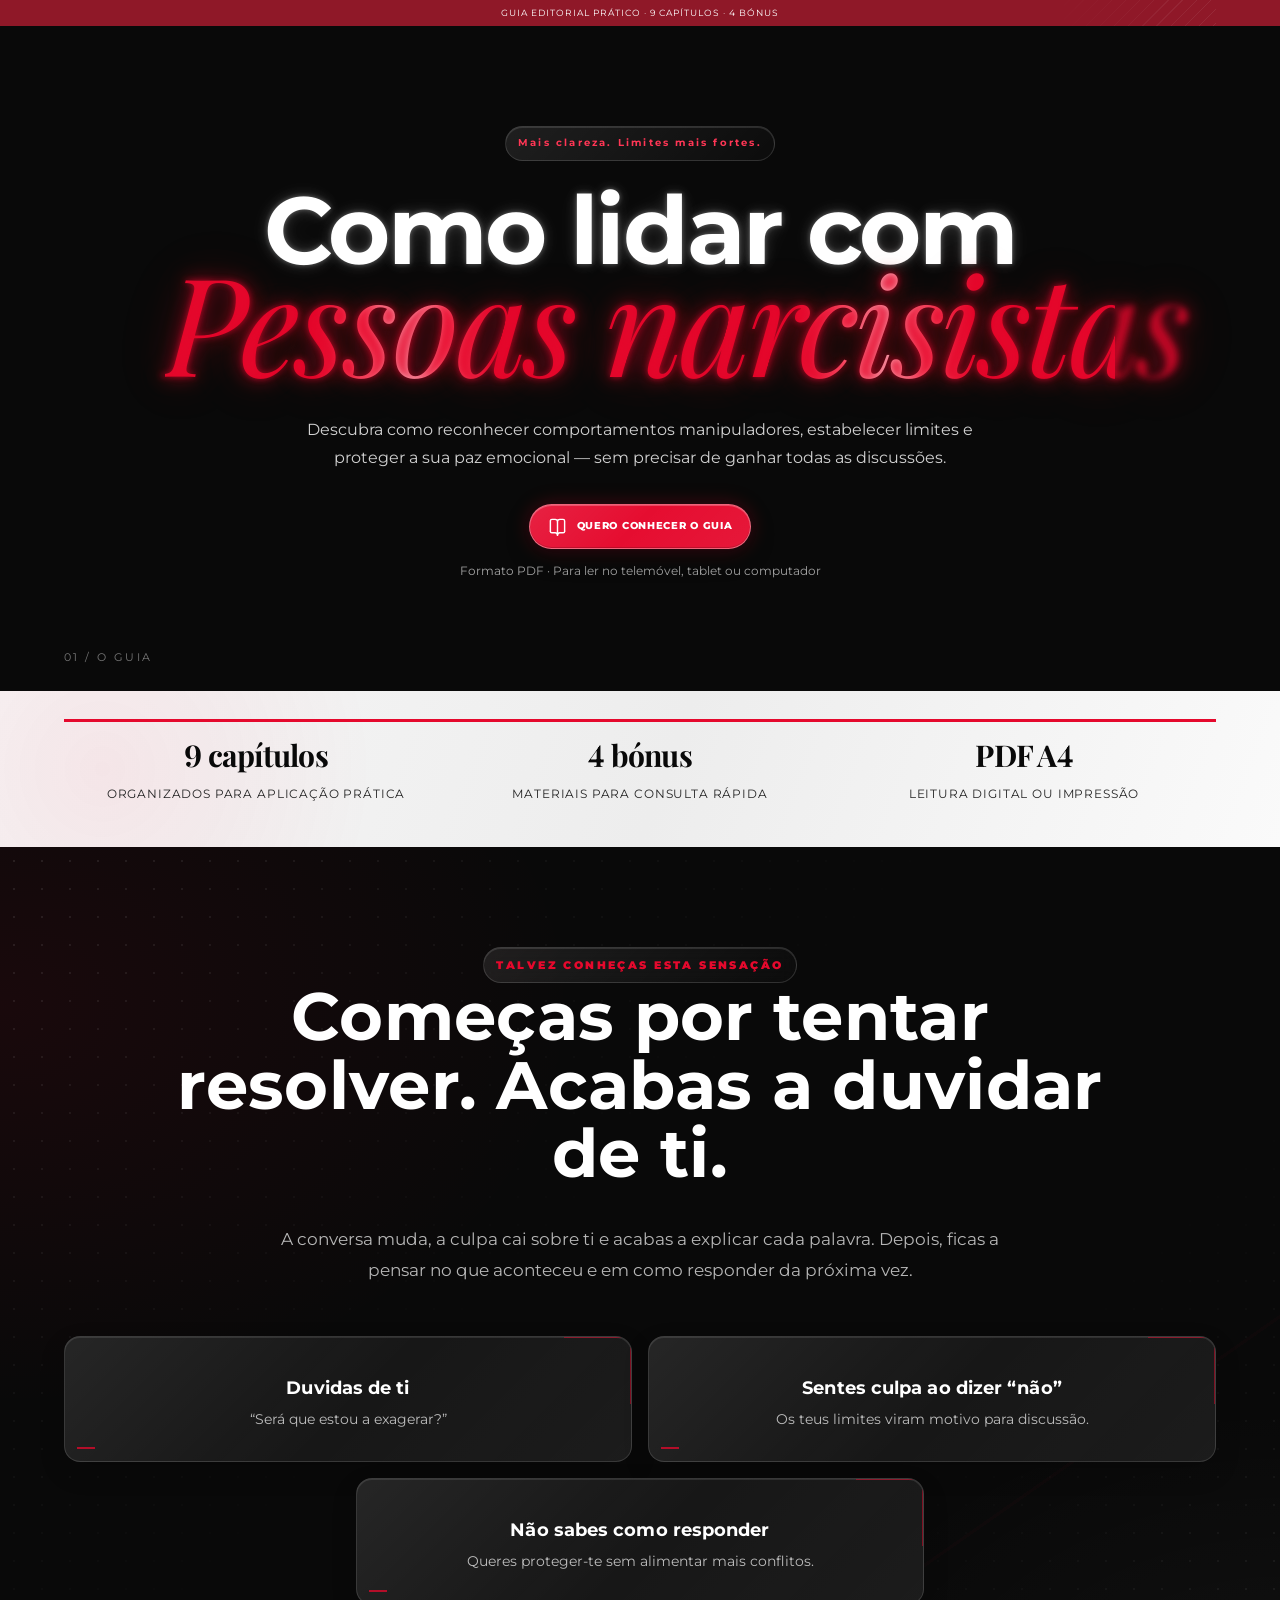
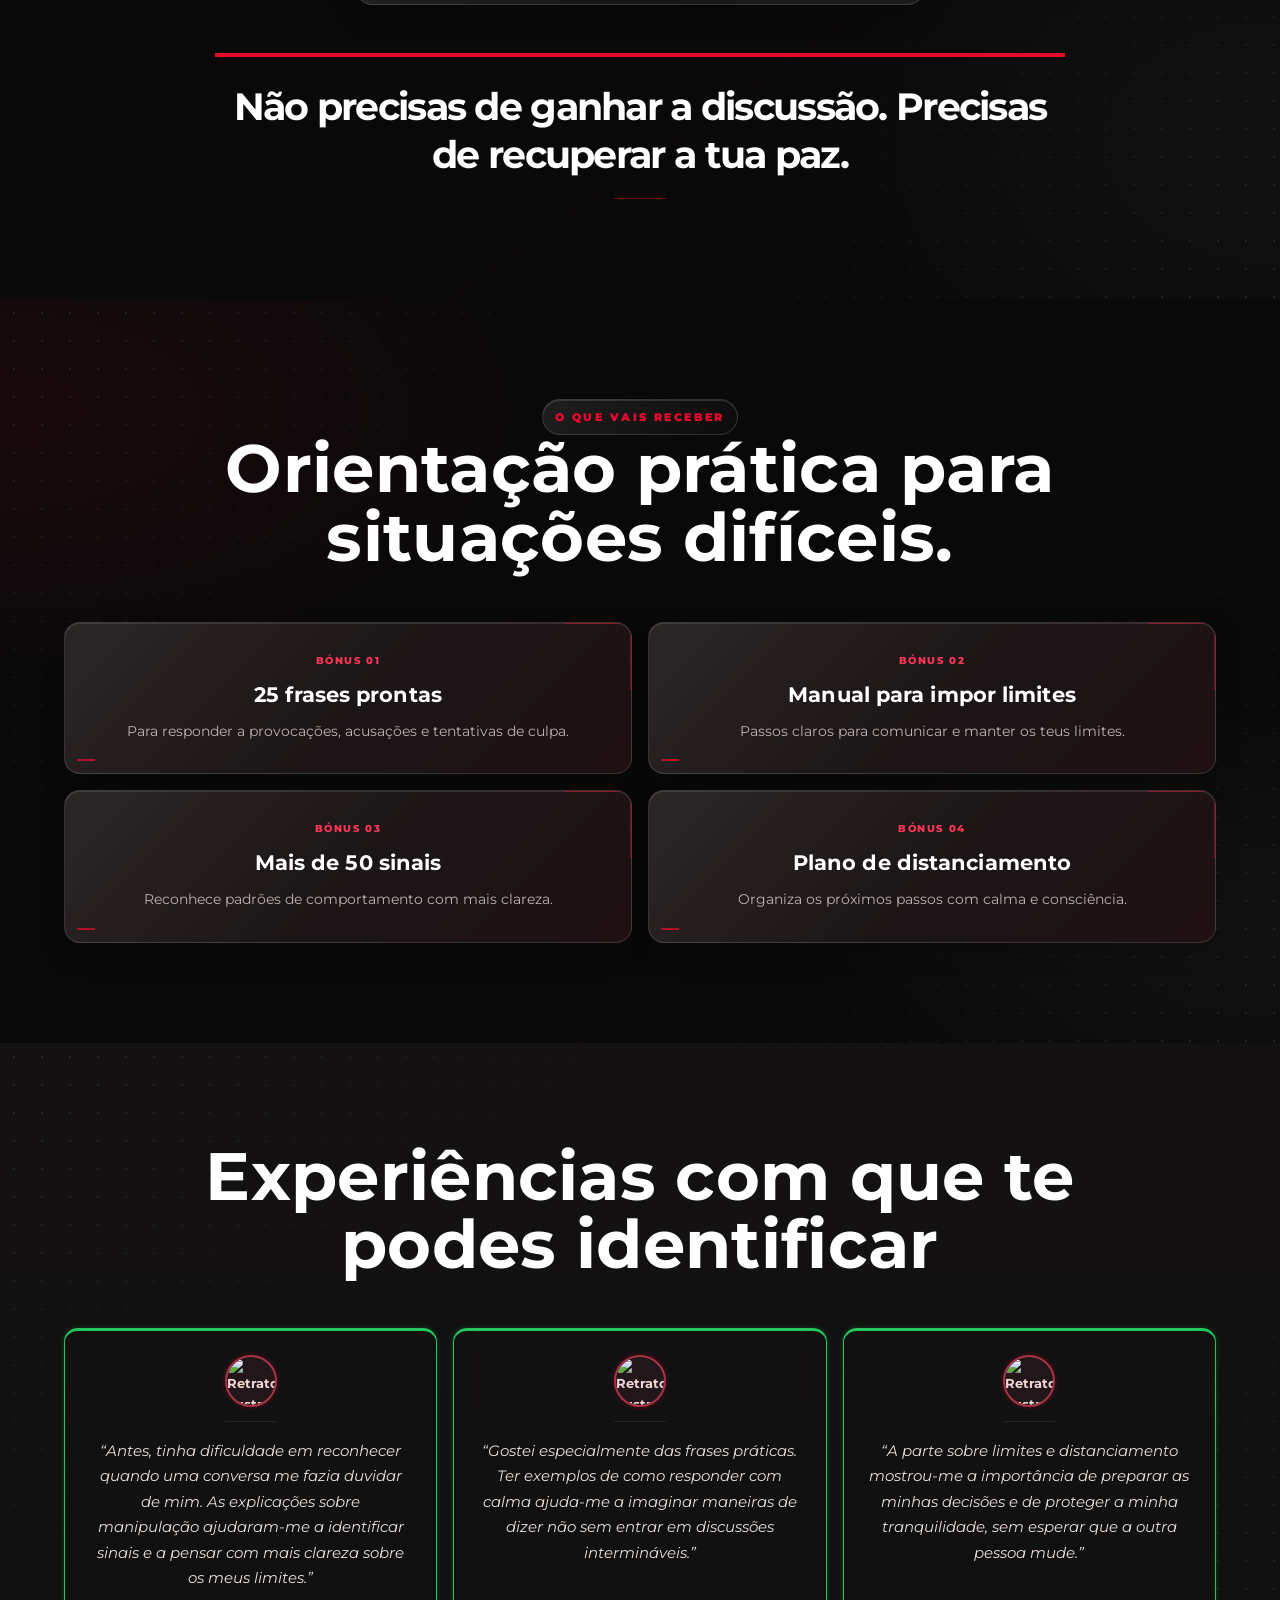
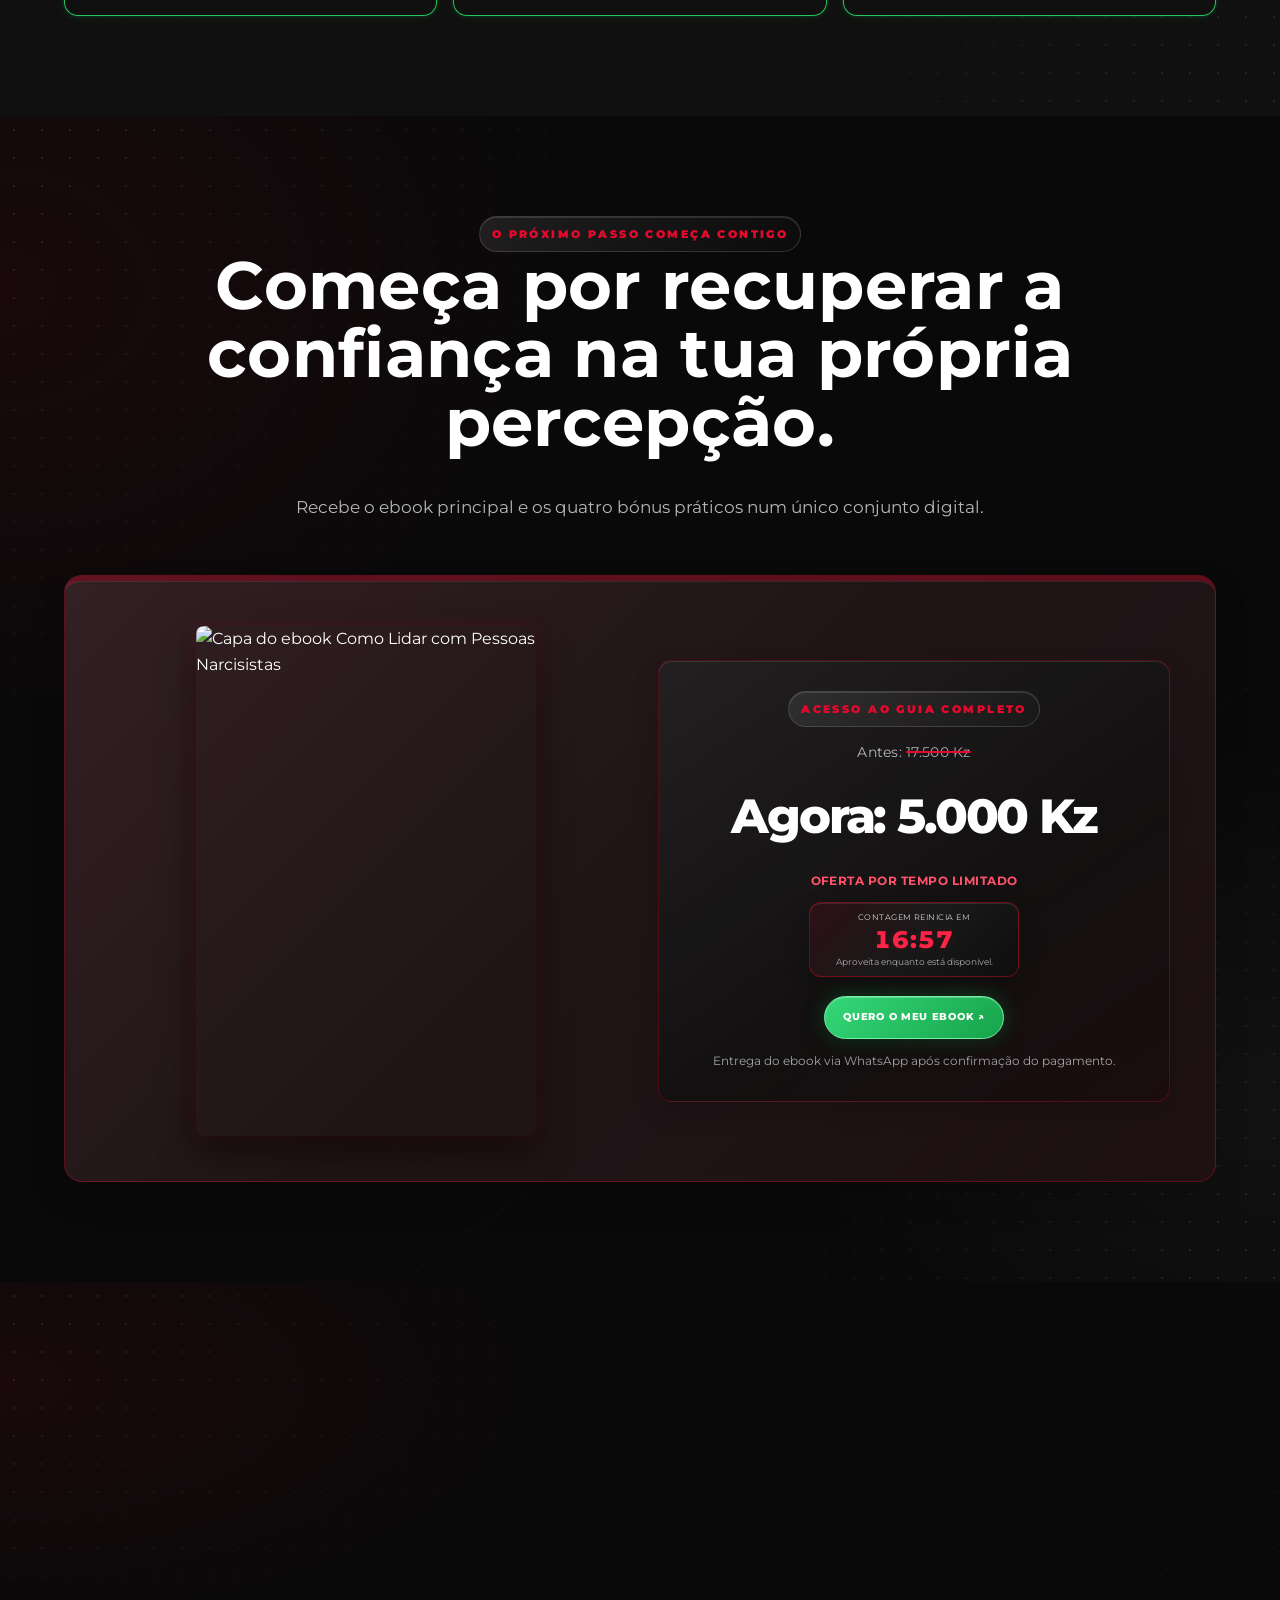
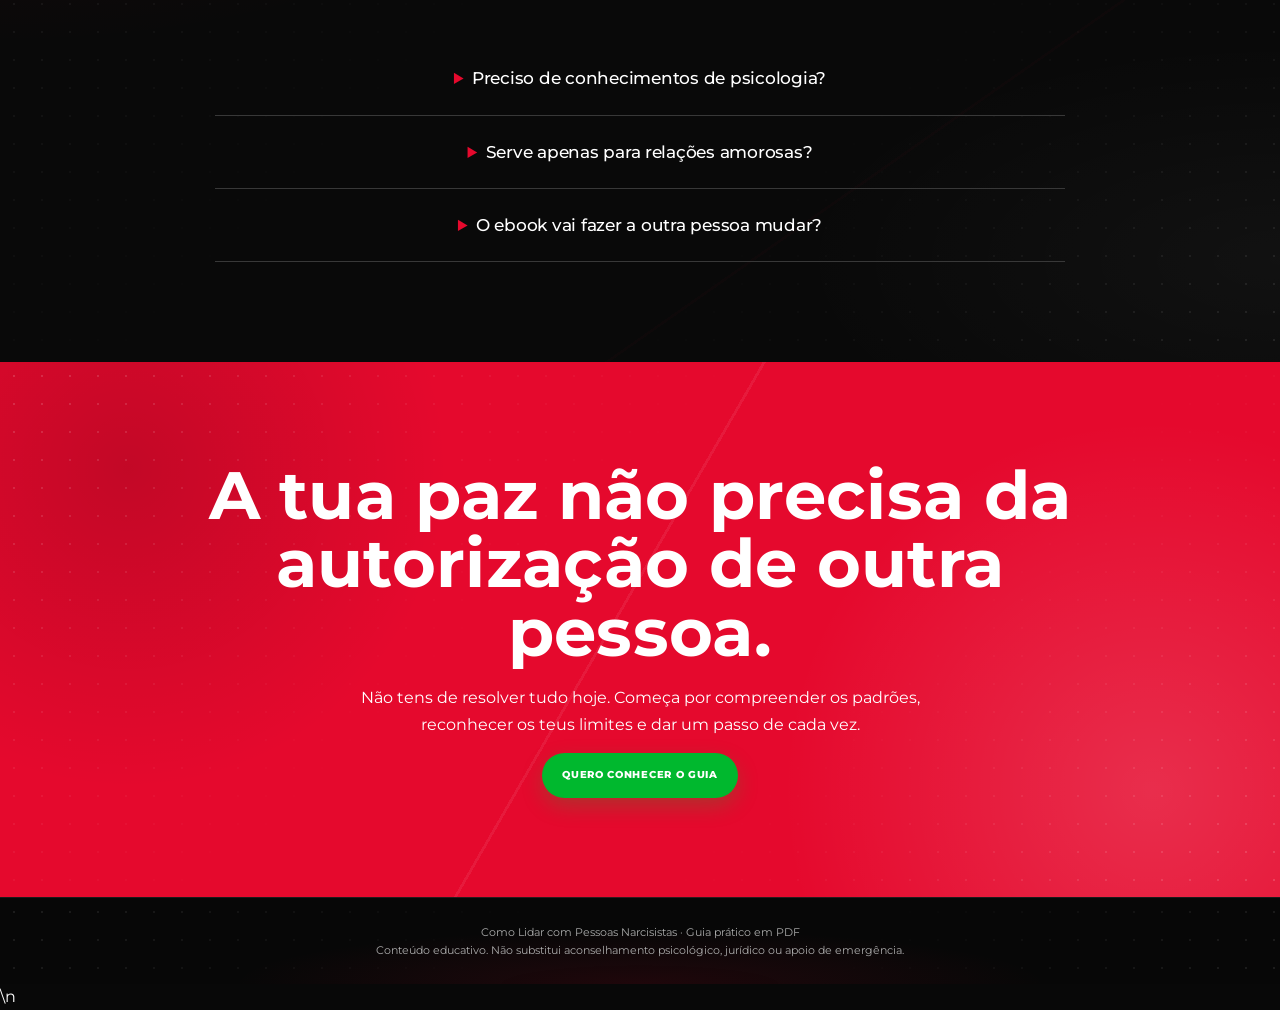
==== commit e46182fb: "Alinhar capa à esquerda e painel completo de preço à direita" ====
--- a/index.html
+++ b/index.html
@@ -991,4 +991,21 @@
 .offer .offer-cover img{display:block;width:100%;height:auto;aspect-ratio:2/3;object-fit:cover;border-radius:8px;box-shadow:0 15px 35px rgba(0,0,0,.5),0 0 16px rgba(229,9,45,.16)}
 .offer .offer-inclusions,.offer .offer-inclusions h3{text-align:left}
 @media(max-width:760px){.offer .offer-details{grid-template-columns:1fr;justify-items:center;gap:18px}.offer .offer-cover{max-width:210px}.offer .offer-inclusions,.offer .offer-inclusions h3{text-align:left}}
-</style></body></html>+</style>
+<style>
+/* Oferta: capa à esquerda e painel de preço à direita, alinhados na mesma linha */
+#comprar .offer{display:grid!important;grid-template-columns:minmax(0,1fr) minmax(0,1fr)!important;gap:clamp(12px,3vw,36px)!important;align-items:center!important}
+#comprar .offer-details{display:flex!important;justify-content:center!important;align-items:center!important;min-width:0!important}
+#comprar .offer-cover{width:100%!important;max-width:340px!important;margin:0 auto!important}
+#comprar .pricebox{width:100%!important;min-width:0!important}
+@media(max-width:760px){
+ #comprar .offer{grid-template-columns:minmax(0,1fr) minmax(0,1fr)!important;padding:clamp(10px,2.5vw,22px)!important;gap:10px!important}
+ #comprar .offer-cover{max-width:100%!important}
+ #comprar .pricebox{padding:clamp(8px,2vw,18px)!important}
+ #comprar .pricebox .btn{max-width:100%;padding:11px 5px;font-size:clamp(9px,2.5vw,13px);white-space:normal}
+ #comprar .pricebox .price{font-size:clamp(17px,4.4vw,28px)}
+ #comprar .pricebox .eyebrow{font-size:9px;letter-spacing:.05em}
+ #comprar .pricebox .small{font-size:10px}
+}
+</style>
+</body></html>
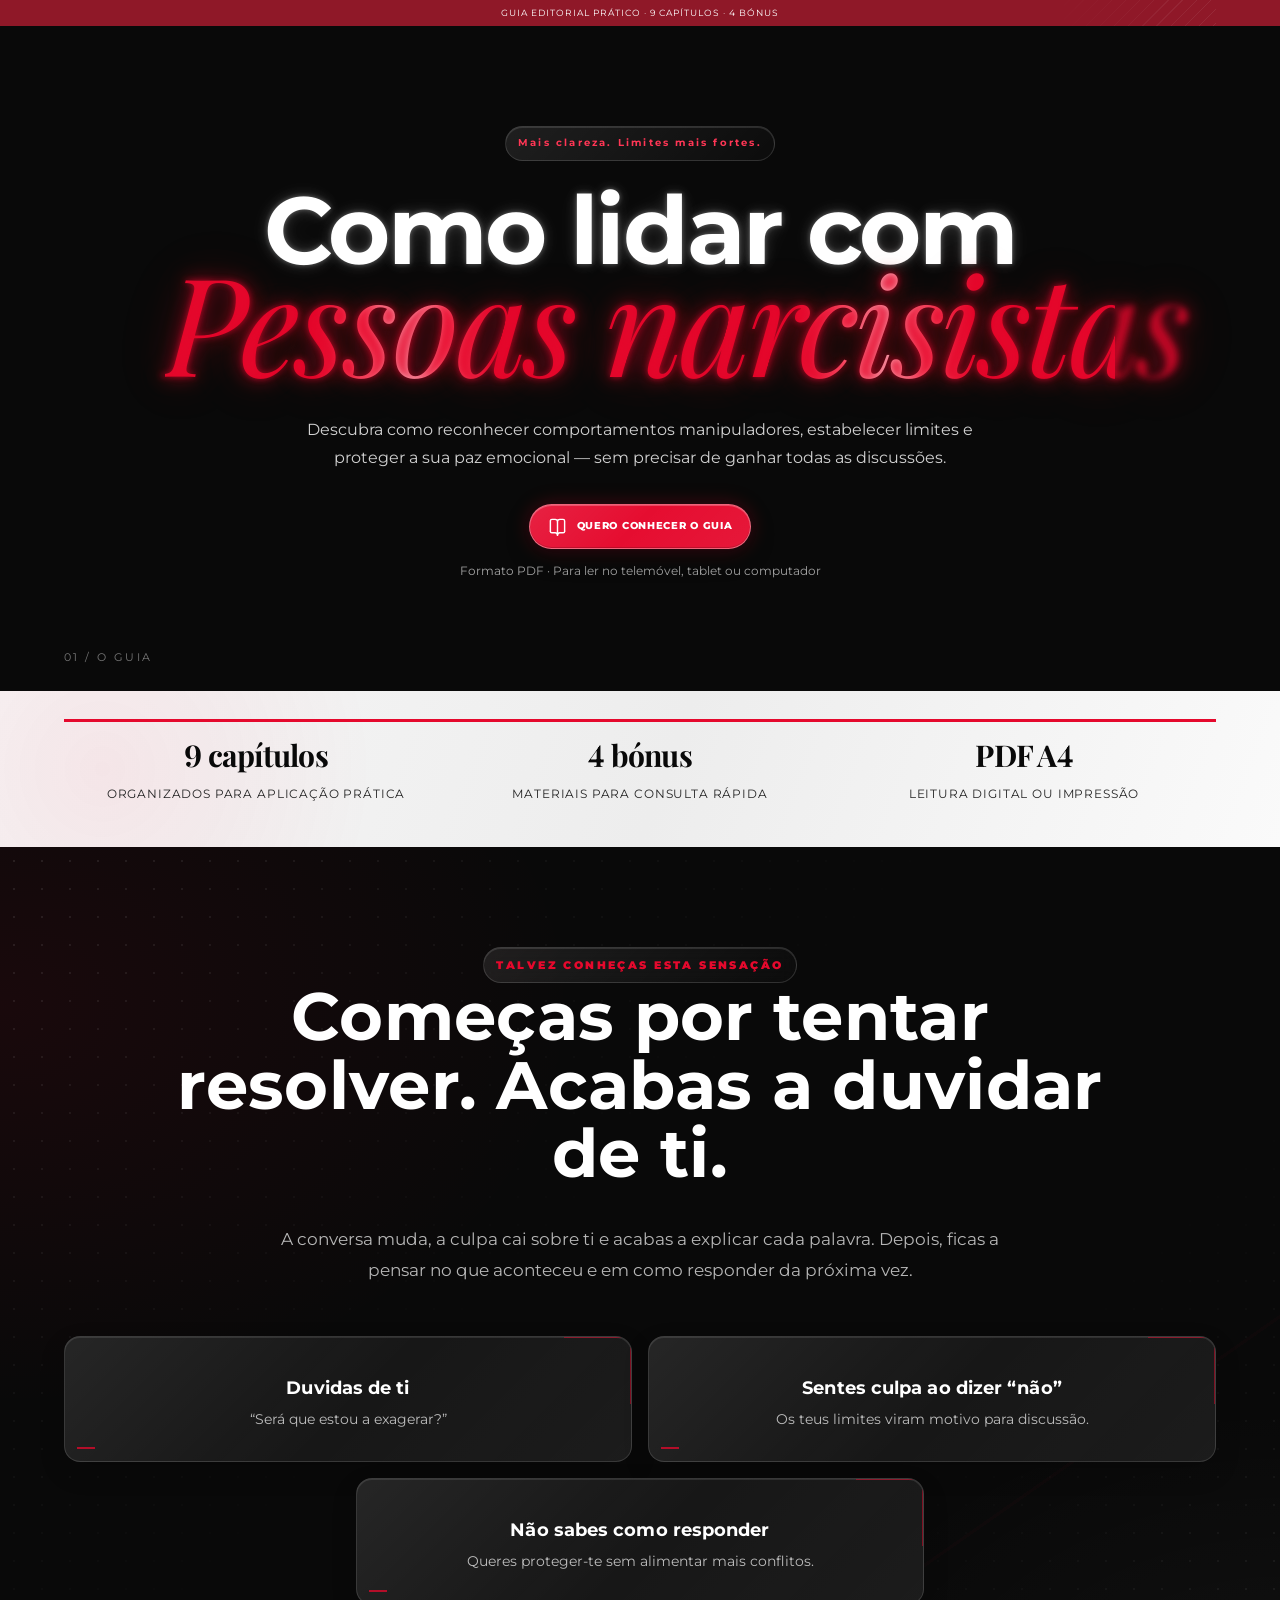
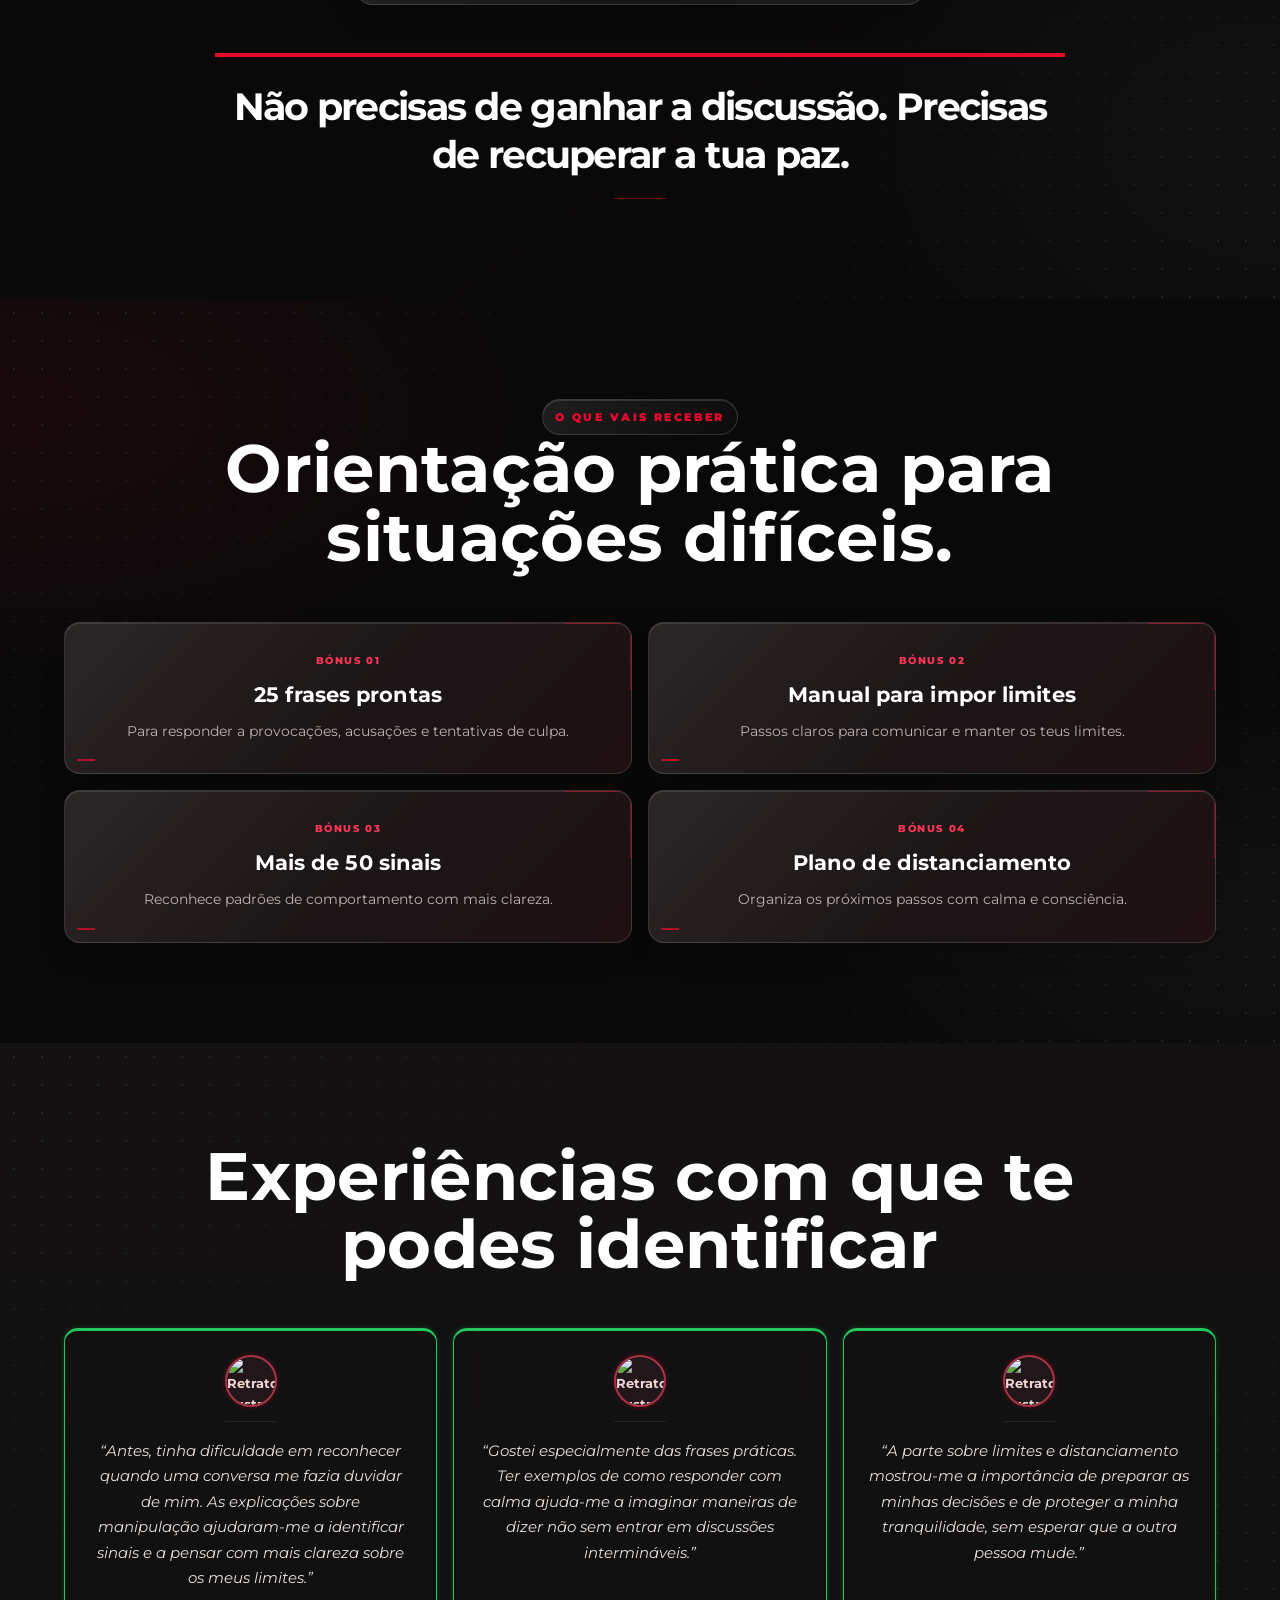
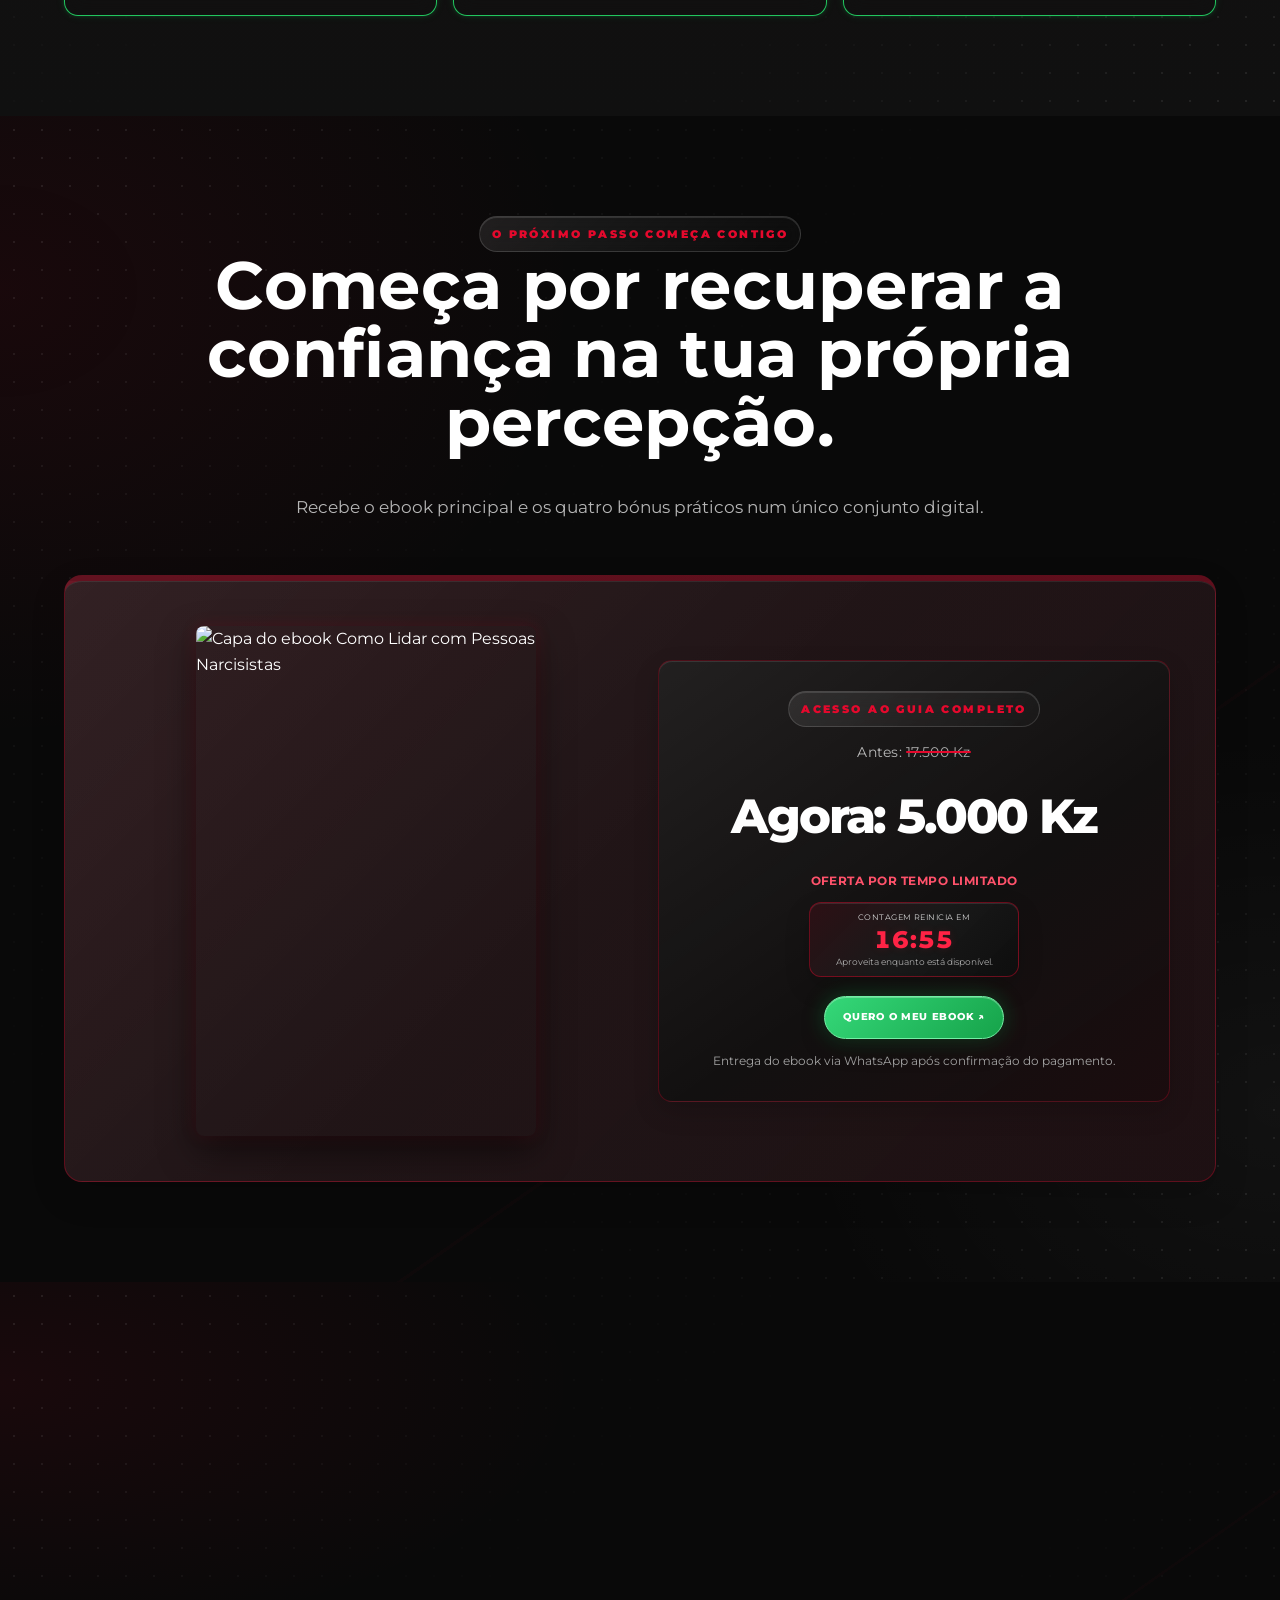
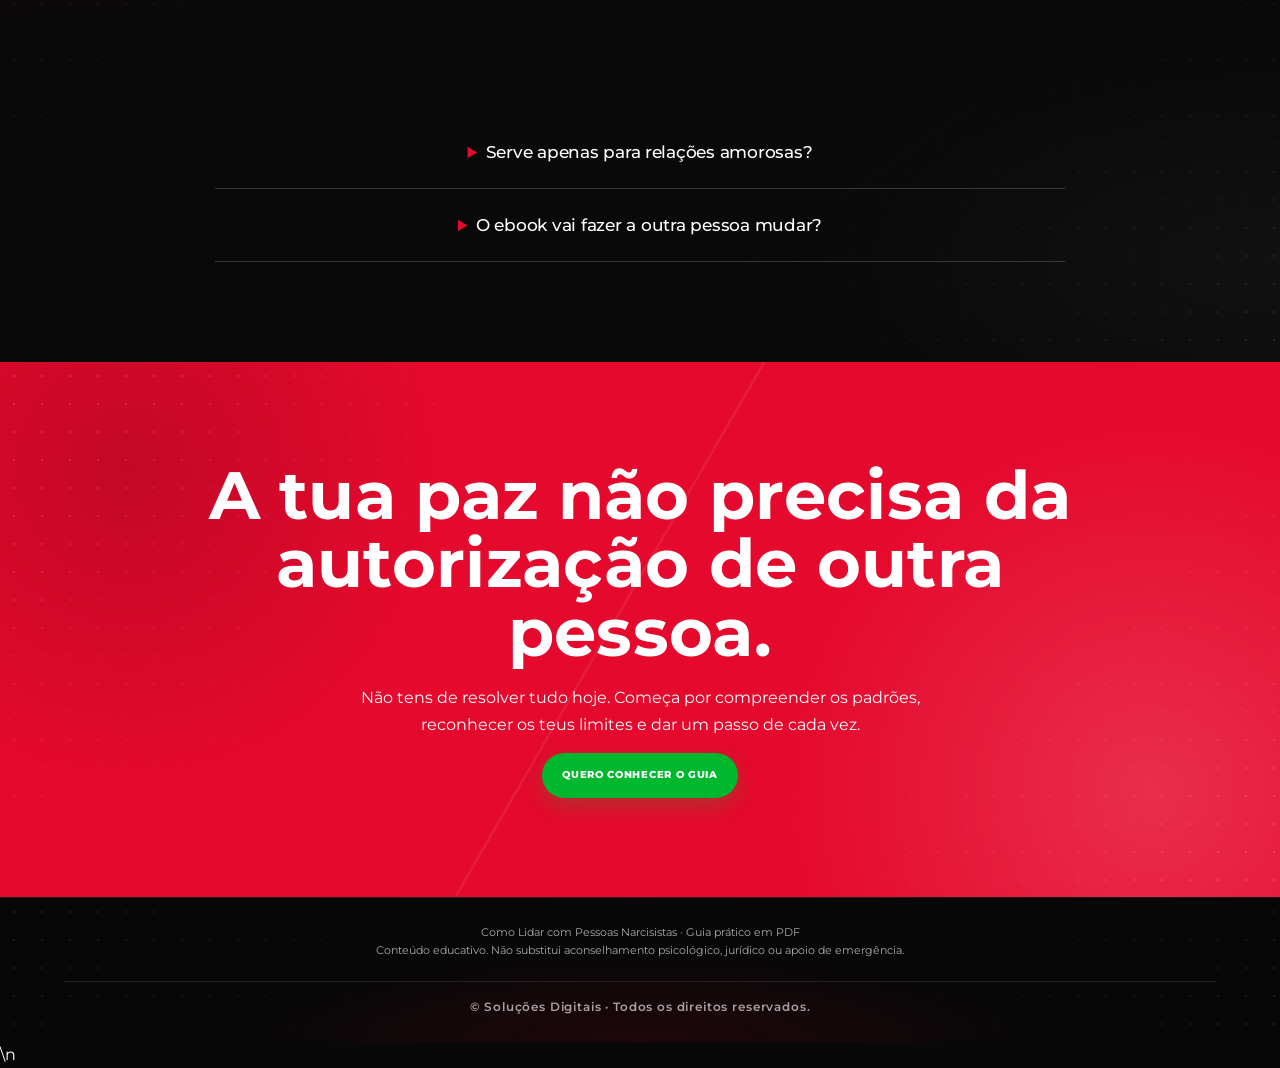
==== commit 1fa2a4ec: "Adicionar marca Soluções Digitais e direitos reservados no rodapé" ====
--- a/index.html
+++ b/index.html
@@ -723,7 +723,7 @@
 <section class="section"><div class="wrap"><h2 style="text-align:center">Perguntas frequentes</h2><div class="faq"><details><summary>Como recebo o ebook?</summary><p>Recebes o PDF via WhatsApp após a confirmação do pagamento.</p></details><details><summary>Posso ler no telemóvel?</summary><p>Sim. Também podes abrir o PDF num tablet ou computador.</p></details><details><summary>Preciso de conhecimentos de psicologia?</summary><p>Não. O guia foi organizado com exemplos, frases e exercícios práticos.</p></details><details><summary>Serve apenas para relações amorosas?</summary><p>Não. As ferramentas podem ajudar a refletir sobre diferentes relações; a sua aplicação depende do contexto.</p></details><details><summary>O ebook vai fazer a outra pessoa mudar?</summary><p>Não existe essa garantia. O foco está nas tuas respostas, limites, decisões e paz.</p></details></div></div></section>
 
 <section class="final"><div class="wrap"><h2>A tua paz não precisa da autorização de outra pessoa.</h2><p>Não tens de resolver tudo hoje. Começa por compreender os padrões, reconhecer os teus limites e dar um passo de cada vez.</p><a class="btn buy-link guide-link" href="#comprar">QUERO CONHECER O GUIA</a></div></section>
-<footer class="footer"><div class="wrap">Como Lidar com Pessoas Narcisistas · Guia prático em PDF<br>Conteúdo educativo. Não substitui aconselhamento psicológico, jurídico ou apoio de emergência.</div></footer>
+<footer class="footer"><div class="wrap">Como Lidar com Pessoas Narcisistas · Guia prático em PDF<br>Conteúdo educativo. Não substitui aconselhamento psicológico, jurídico ou apoio de emergência.<div class="brand-watermark">© Soluções Digitais · Todos os direitos reservados.</div></div></footer>
 <div class="mobile-cta"><a class="btn buy-link guide-link" href="https://wa.me/244928324005?text=Ol%C3%A1%2C%20quero%20saber%20como%20comprar%20o%20ebook%20Como%20Lidar%20com%20Pessoas%20Narcisistas" target="_blank" rel="noopener">QUERO O MEU EBOOK ↗</a></div>
 <script>document.querySelectorAll('.buy-link').forEach(function(a){a.addEventListener('click',function(e){var href=a.getAttribute('href');if(href==='#comprar'){e.preventDefault();document.querySelector('#comprar').scrollIntoView({behavior:'smooth'});}})});</script>
 
@@ -1008,4 +1008,4 @@
  #comprar .pricebox .small{font-size:10px}
 }
 </style>
-</body></html>+<style>.footer .brand-watermark{margin-top:22px;padding-top:15px;border-top:1px solid #ffffff1a;text-align:center;font-size:12px;letter-spacing:.07em;color:#aaa19b;font-weight:600}</style></body></html>
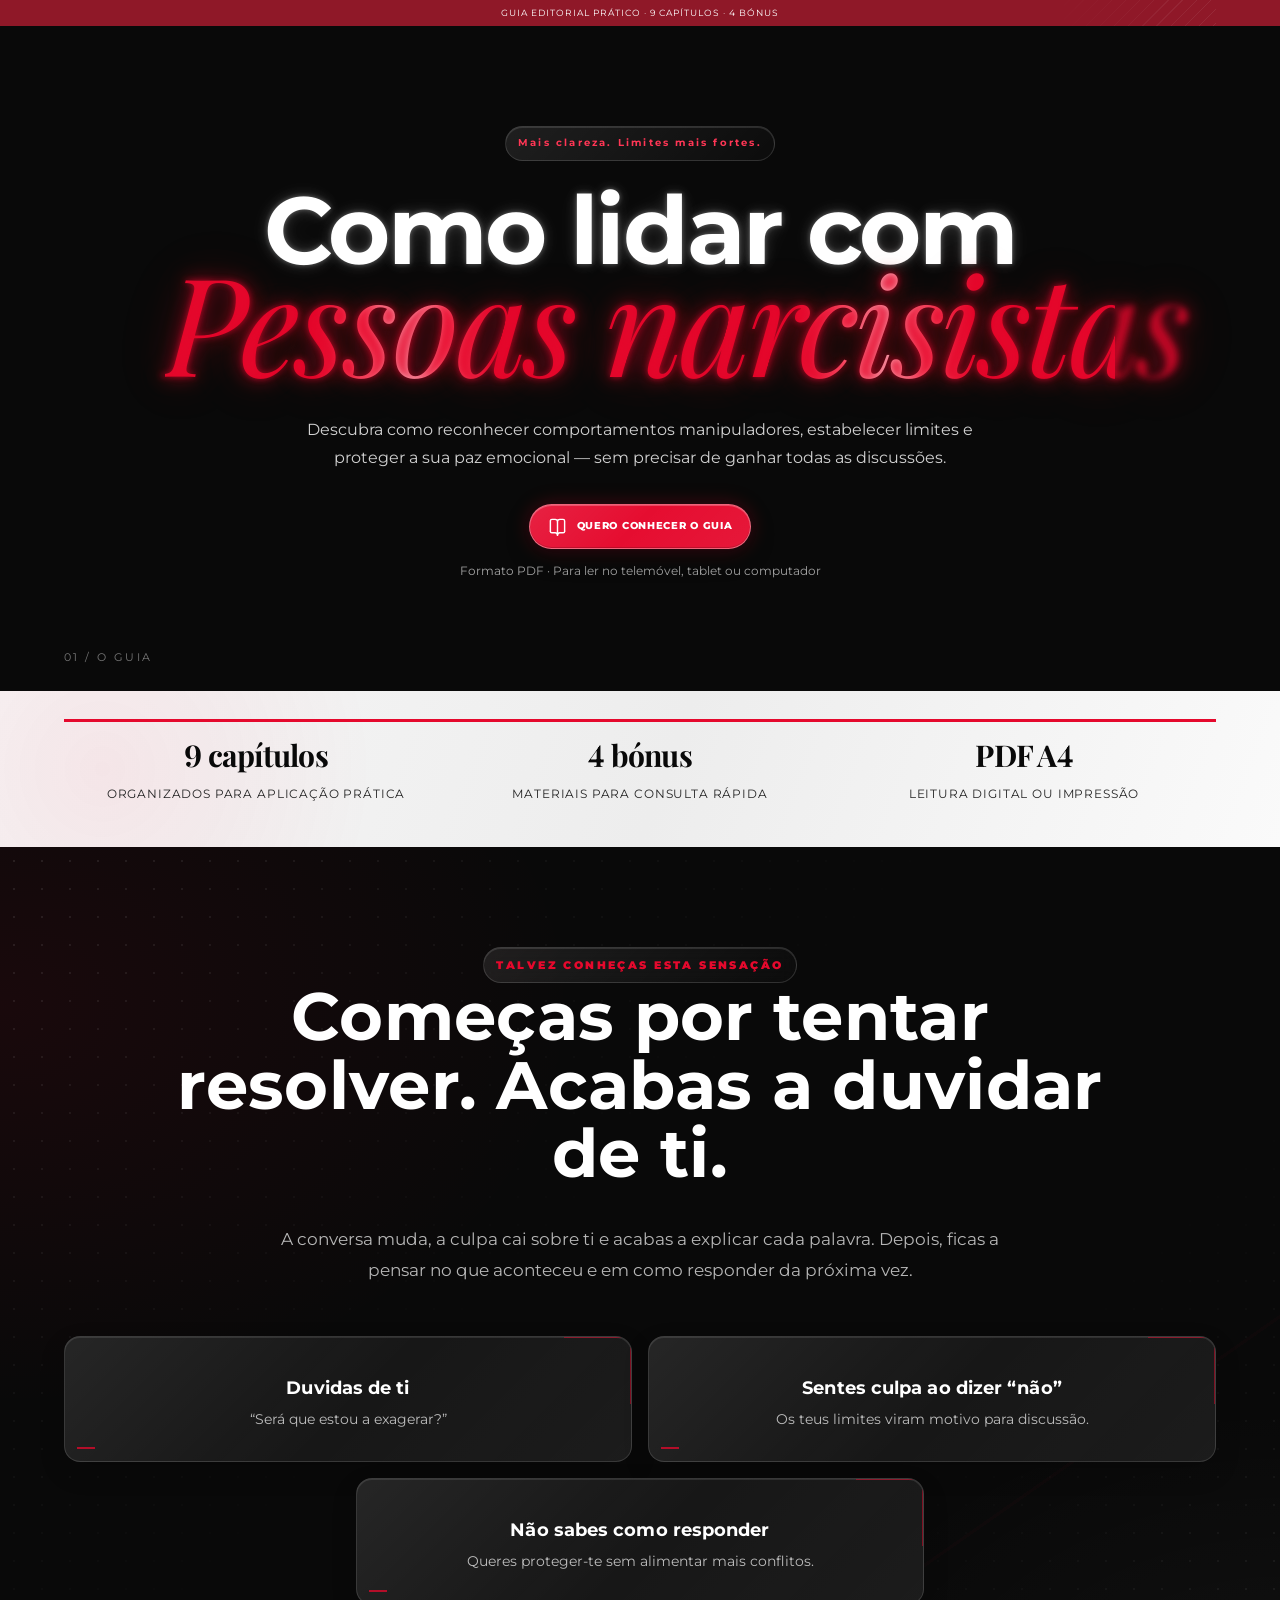
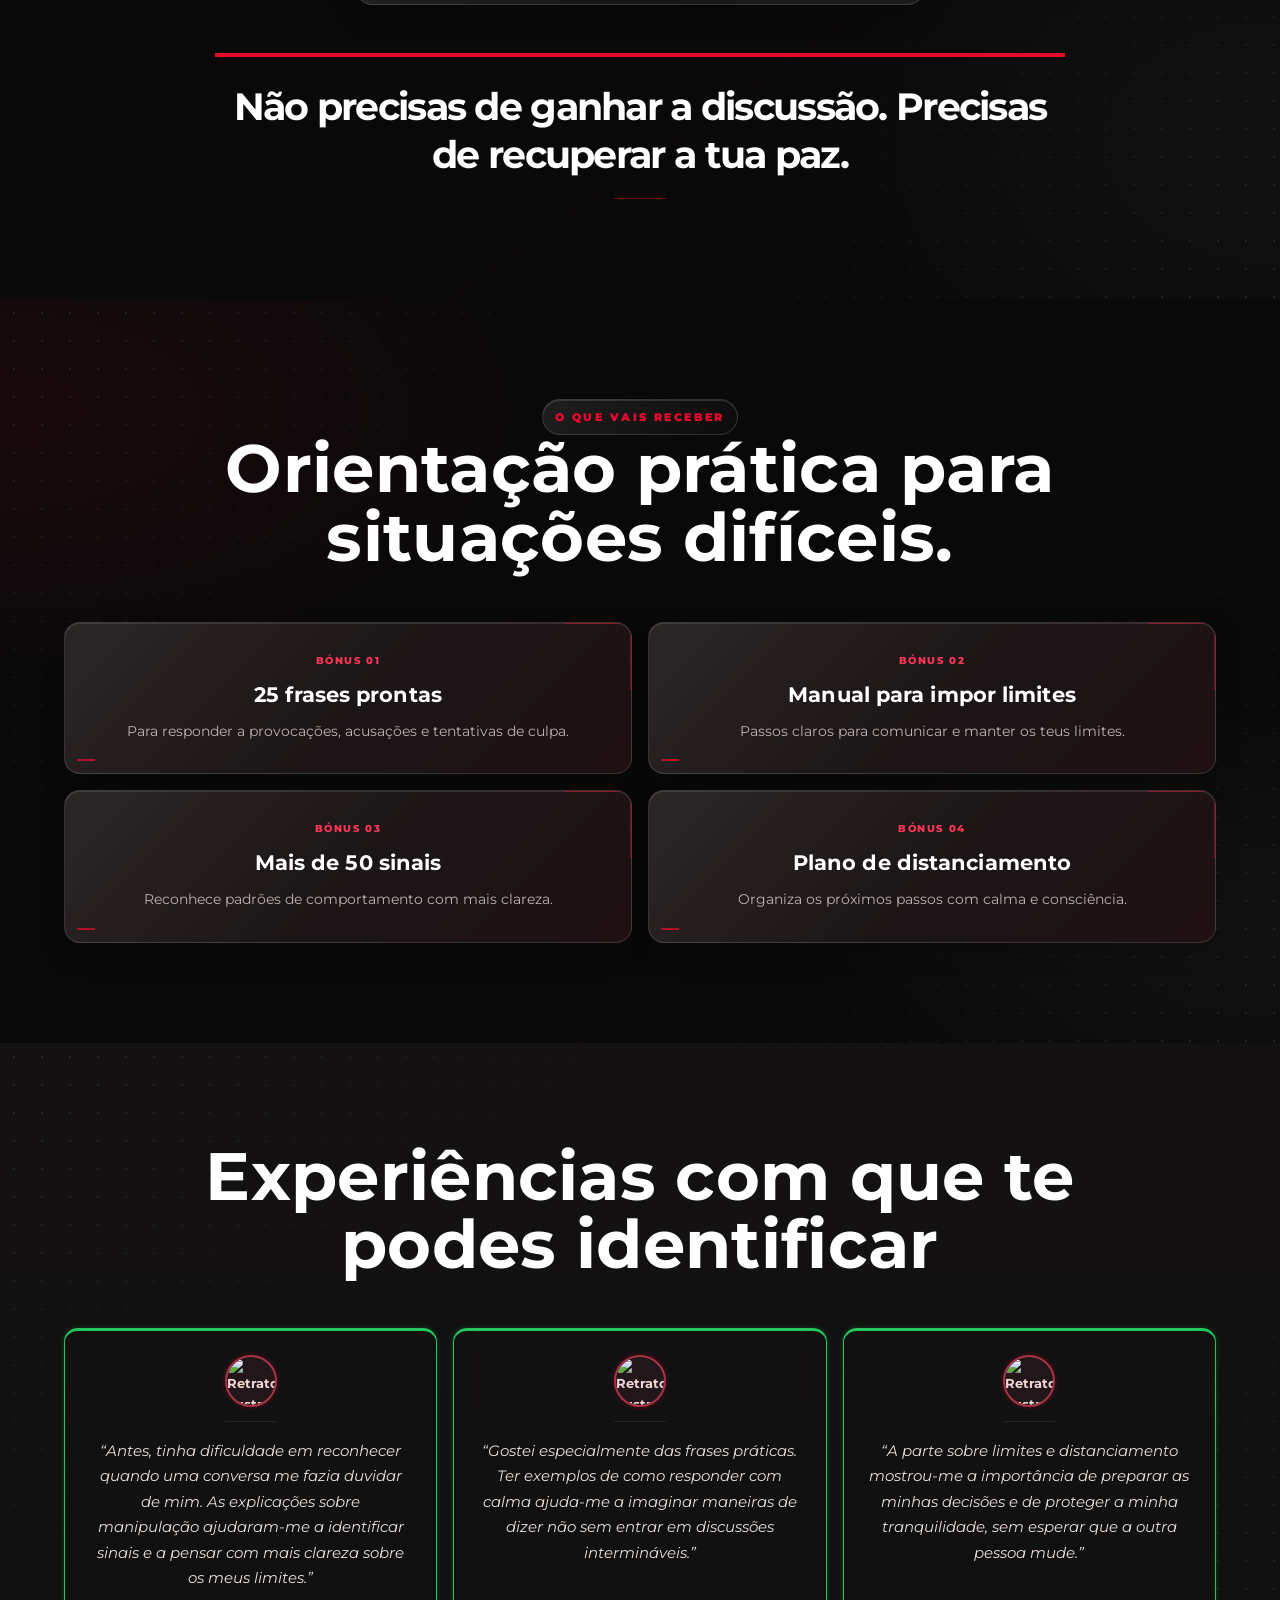
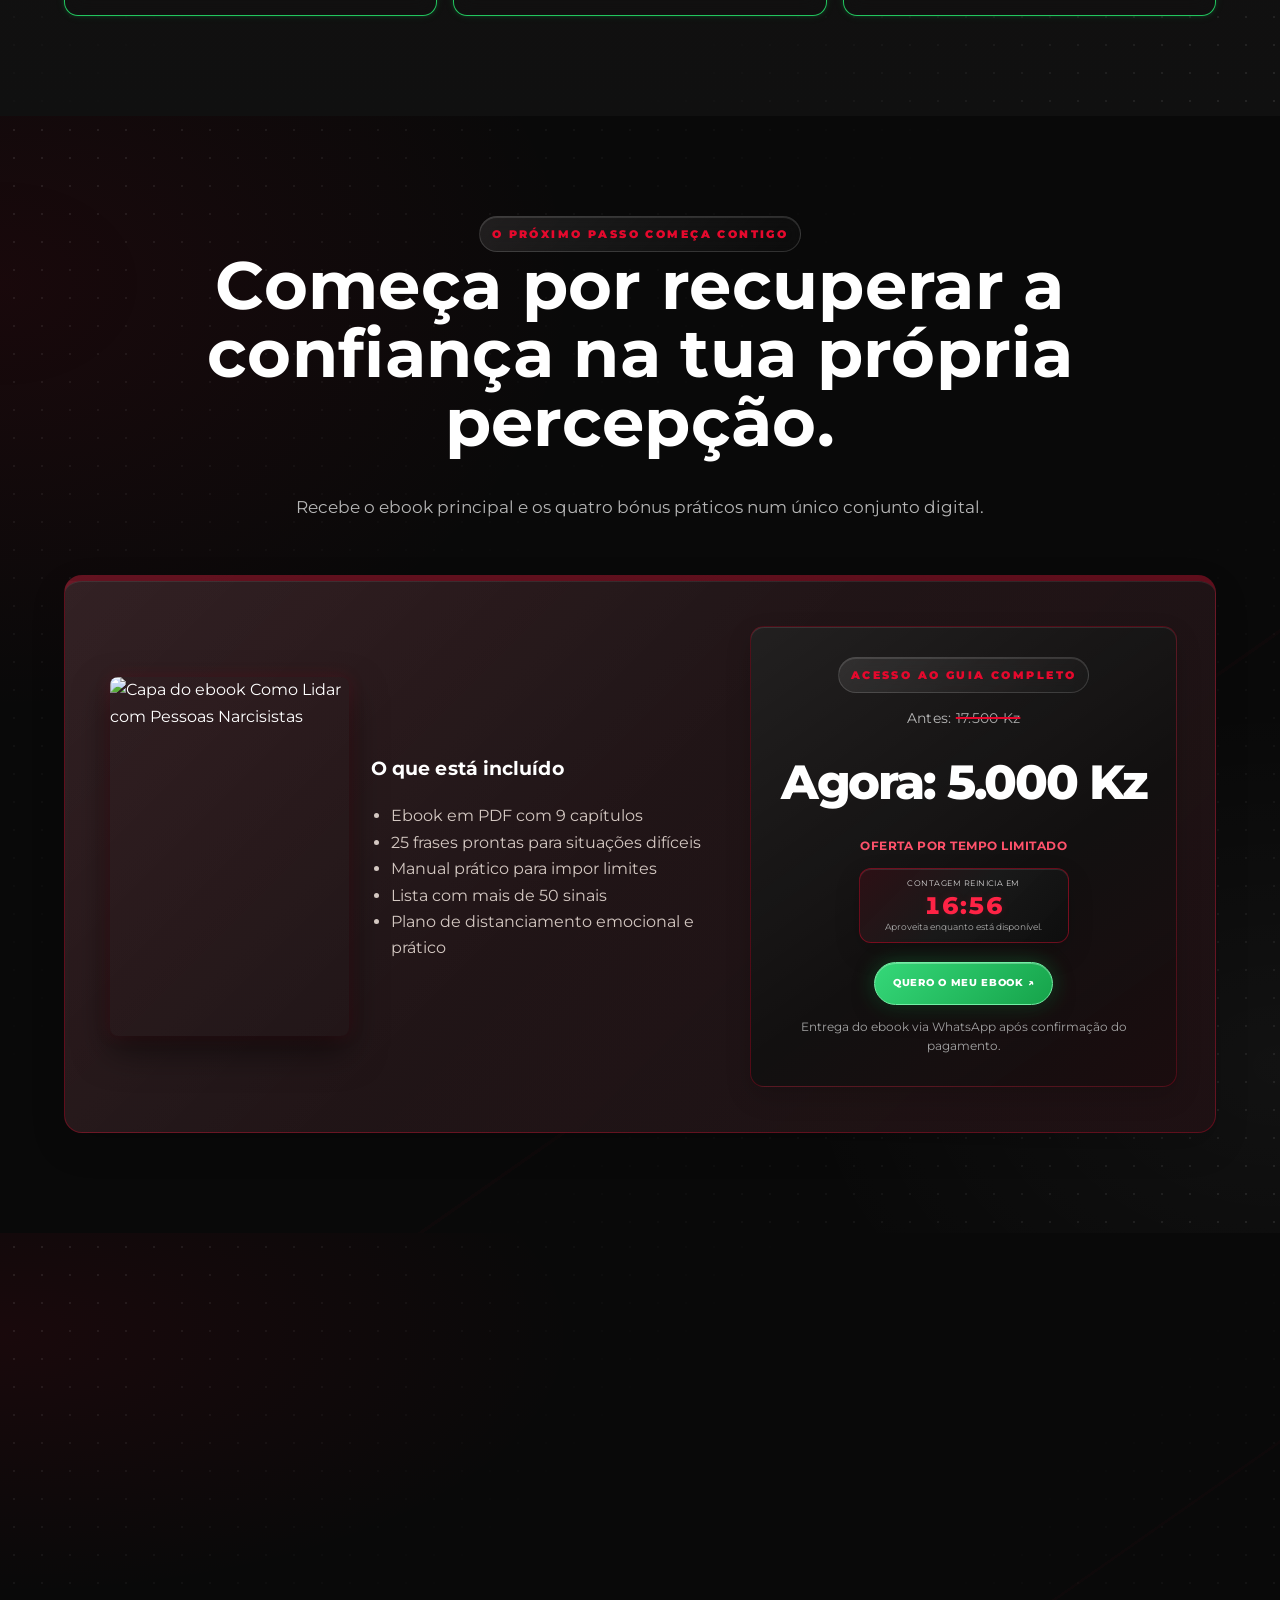
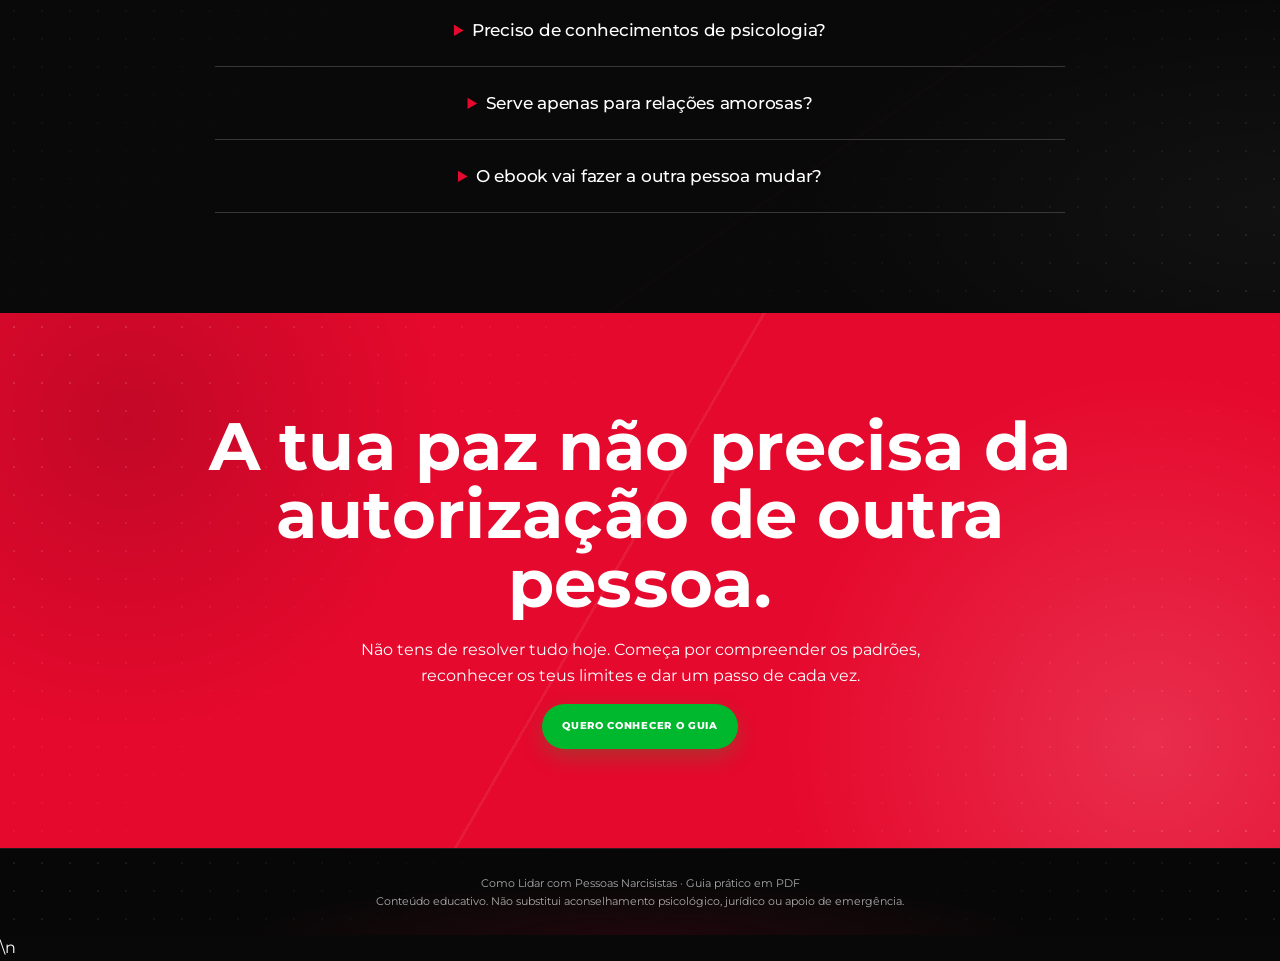
==== commit bf0b40e9: "Restaurar layout anterior mantendo capa junto de O que está incluído" ====
--- a/index.html
+++ b/index.html
@@ -714,7 +714,7 @@
 <article class="testimonial-card"><div class="testimonial-quote">“A parte sobre limites e distanciamento mostrou-me a importância de preparar as minhas decisões e de proteger a minha tranquilidade, sem esperar que a outra pessoa mude.”</div><div class="testimonial-author"><span class="testimonial-avatar"><img src="https://images.squarespace-cdn.com/content/v1/5b3148ca1137a68fd69f3e30/1681242473169-SANFRY2GV40CRR9XY4UR/_X9A8877.jpg?format=300w" alt="Retrato ilustrativo" loading="lazy"></span></div></article>
 </div></div></section>
 
-<section class="section" id="comprar"><div class="wrap"><div class="eyebrow">O próximo passo começa contigo</div><h2>Começa por recuperar a confiança na tua própria percepção.</h2><p class="intro">Recebe o ebook principal e os quatro bónus práticos num único conjunto digital.</p><div class="offer"><div class="offer-details"><div class="offer-cover"><img src="[data-uri]" alt="Capa do ebook Como Lidar com Pessoas Narcisistas" loading="lazy"></div></div><div class="pricebox"><div class="eyebrow">Acesso ao guia completo</div><div class="price-was">Antes: <s>17.500 Kz</s></div><div class="price">Agora: 5.000 Kz</div><div class="price-note">Oferta por tempo limitado</div>
+<section class="section" id="comprar"><div class="wrap"><div class="eyebrow">O próximo passo começa contigo</div><h2>Começa por recuperar a confiança na tua própria percepção.</h2><p class="intro">Recebe o ebook principal e os quatro bónus práticos num único conjunto digital.</p><div class="offer"><div class="offer-details"><div class="offer-cover"><img src="[data-uri]" alt="Capa do ebook Como Lidar com Pessoas Narcisistas" loading="lazy"></div><div class="offer-inclusions"><h3>O que está incluído</h3><ul><li>Ebook em PDF com 9 capítulos</li><li>25 frases prontas para situações difíceis</li><li>Manual prático para impor limites</li><li>Lista com mais de 50 sinais</li><li>Plano de distanciamento emocional e prático</li></ul></div></div><div class="pricebox"><div class="eyebrow">Acesso ao guia completo</div><div class="price-was">Antes: <s>17.500 Kz</s></div><div class="price">Agora: 5.000 Kz</div><div class="price-note">Oferta por tempo limitado</div>
 <div class="offer-countdown" role="timer" aria-live="polite" aria-label="Tempo restante da oferta">
   <span class="countdown-label">Contagem reinicia em</span>
   <span class="countdown-clock" id="offer-countdown">17:00</span>
@@ -723,7 +723,7 @@
 <section class="section"><div class="wrap"><h2 style="text-align:center">Perguntas frequentes</h2><div class="faq"><details><summary>Como recebo o ebook?</summary><p>Recebes o PDF via WhatsApp após a confirmação do pagamento.</p></details><details><summary>Posso ler no telemóvel?</summary><p>Sim. Também podes abrir o PDF num tablet ou computador.</p></details><details><summary>Preciso de conhecimentos de psicologia?</summary><p>Não. O guia foi organizado com exemplos, frases e exercícios práticos.</p></details><details><summary>Serve apenas para relações amorosas?</summary><p>Não. As ferramentas podem ajudar a refletir sobre diferentes relações; a sua aplicação depende do contexto.</p></details><details><summary>O ebook vai fazer a outra pessoa mudar?</summary><p>Não existe essa garantia. O foco está nas tuas respostas, limites, decisões e paz.</p></details></div></div></section>
 
 <section class="final"><div class="wrap"><h2>A tua paz não precisa da autorização de outra pessoa.</h2><p>Não tens de resolver tudo hoje. Começa por compreender os padrões, reconhecer os teus limites e dar um passo de cada vez.</p><a class="btn buy-link guide-link" href="#comprar">QUERO CONHECER O GUIA</a></div></section>
-<footer class="footer"><div class="wrap">Como Lidar com Pessoas Narcisistas · Guia prático em PDF<br>Conteúdo educativo. Não substitui aconselhamento psicológico, jurídico ou apoio de emergência.<div class="brand-watermark">© Soluções Digitais · Todos os direitos reservados.</div></div></footer>
+<footer class="footer"><div class="wrap">Como Lidar com Pessoas Narcisistas · Guia prático em PDF<br>Conteúdo educativo. Não substitui aconselhamento psicológico, jurídico ou apoio de emergência.</div></footer>
 <div class="mobile-cta"><a class="btn buy-link guide-link" href="https://wa.me/244928324005?text=Ol%C3%A1%2C%20quero%20saber%20como%20comprar%20o%20ebook%20Como%20Lidar%20com%20Pessoas%20Narcisistas" target="_blank" rel="noopener">QUERO O MEU EBOOK ↗</a></div>
 <script>document.querySelectorAll('.buy-link').forEach(function(a){a.addEventListener('click',function(e){var href=a.getAttribute('href');if(href==='#comprar'){e.preventDefault();document.querySelector('#comprar').scrollIntoView({behavior:'smooth'});}})});</script>
 
@@ -981,31 +981,9 @@
 
 <style>
 /* Capa do ebook junto à lista de conteúdos, ao lado do preço */
-/* Capa maior, sem lista de conteúdos ao lado ou abaixo */
-.offer .offer-details{display:flex!important;align-items:center!important;justify-content:center!important}
-.offer .offer-cover{width:100%!important;max-width:340px!important;margin:0 auto!important}
-@media(max-width:760px){.offer .offer-cover{max-width:290px!important}}
-
 .offer .offer-details{display:grid;grid-template-columns:minmax(125px,.8fr) minmax(190px,1.2fr);align-items:center;gap:22px;text-align:left}
 .offer .offer-cover{max-width:240px;width:100%;margin:auto}
 .offer .offer-cover img{display:block;width:100%;height:auto;aspect-ratio:2/3;object-fit:cover;border-radius:8px;box-shadow:0 15px 35px rgba(0,0,0,.5),0 0 16px rgba(229,9,45,.16)}
 .offer .offer-inclusions,.offer .offer-inclusions h3{text-align:left}
 @media(max-width:760px){.offer .offer-details{grid-template-columns:1fr;justify-items:center;gap:18px}.offer .offer-cover{max-width:210px}.offer .offer-inclusions,.offer .offer-inclusions h3{text-align:left}}
-</style>
-<style>
-/* Oferta: capa à esquerda e painel de preço à direita, alinhados na mesma linha */
-#comprar .offer{display:grid!important;grid-template-columns:minmax(0,1fr) minmax(0,1fr)!important;gap:clamp(12px,3vw,36px)!important;align-items:center!important}
-#comprar .offer-details{display:flex!important;justify-content:center!important;align-items:center!important;min-width:0!important}
-#comprar .offer-cover{width:100%!important;max-width:340px!important;margin:0 auto!important}
-#comprar .pricebox{width:100%!important;min-width:0!important}
-@media(max-width:760px){
- #comprar .offer{grid-template-columns:minmax(0,1fr) minmax(0,1fr)!important;padding:clamp(10px,2.5vw,22px)!important;gap:10px!important}
- #comprar .offer-cover{max-width:100%!important}
- #comprar .pricebox{padding:clamp(8px,2vw,18px)!important}
- #comprar .pricebox .btn{max-width:100%;padding:11px 5px;font-size:clamp(9px,2.5vw,13px);white-space:normal}
- #comprar .pricebox .price{font-size:clamp(17px,4.4vw,28px)}
- #comprar .pricebox .eyebrow{font-size:9px;letter-spacing:.05em}
- #comprar .pricebox .small{font-size:10px}
-}
-</style>
-<style>.footer .brand-watermark{margin-top:22px;padding-top:15px;border-top:1px solid #ffffff1a;text-align:center;font-size:12px;letter-spacing:.07em;color:#aaa19b;font-weight:600}</style></body></html>+</style></body></html>
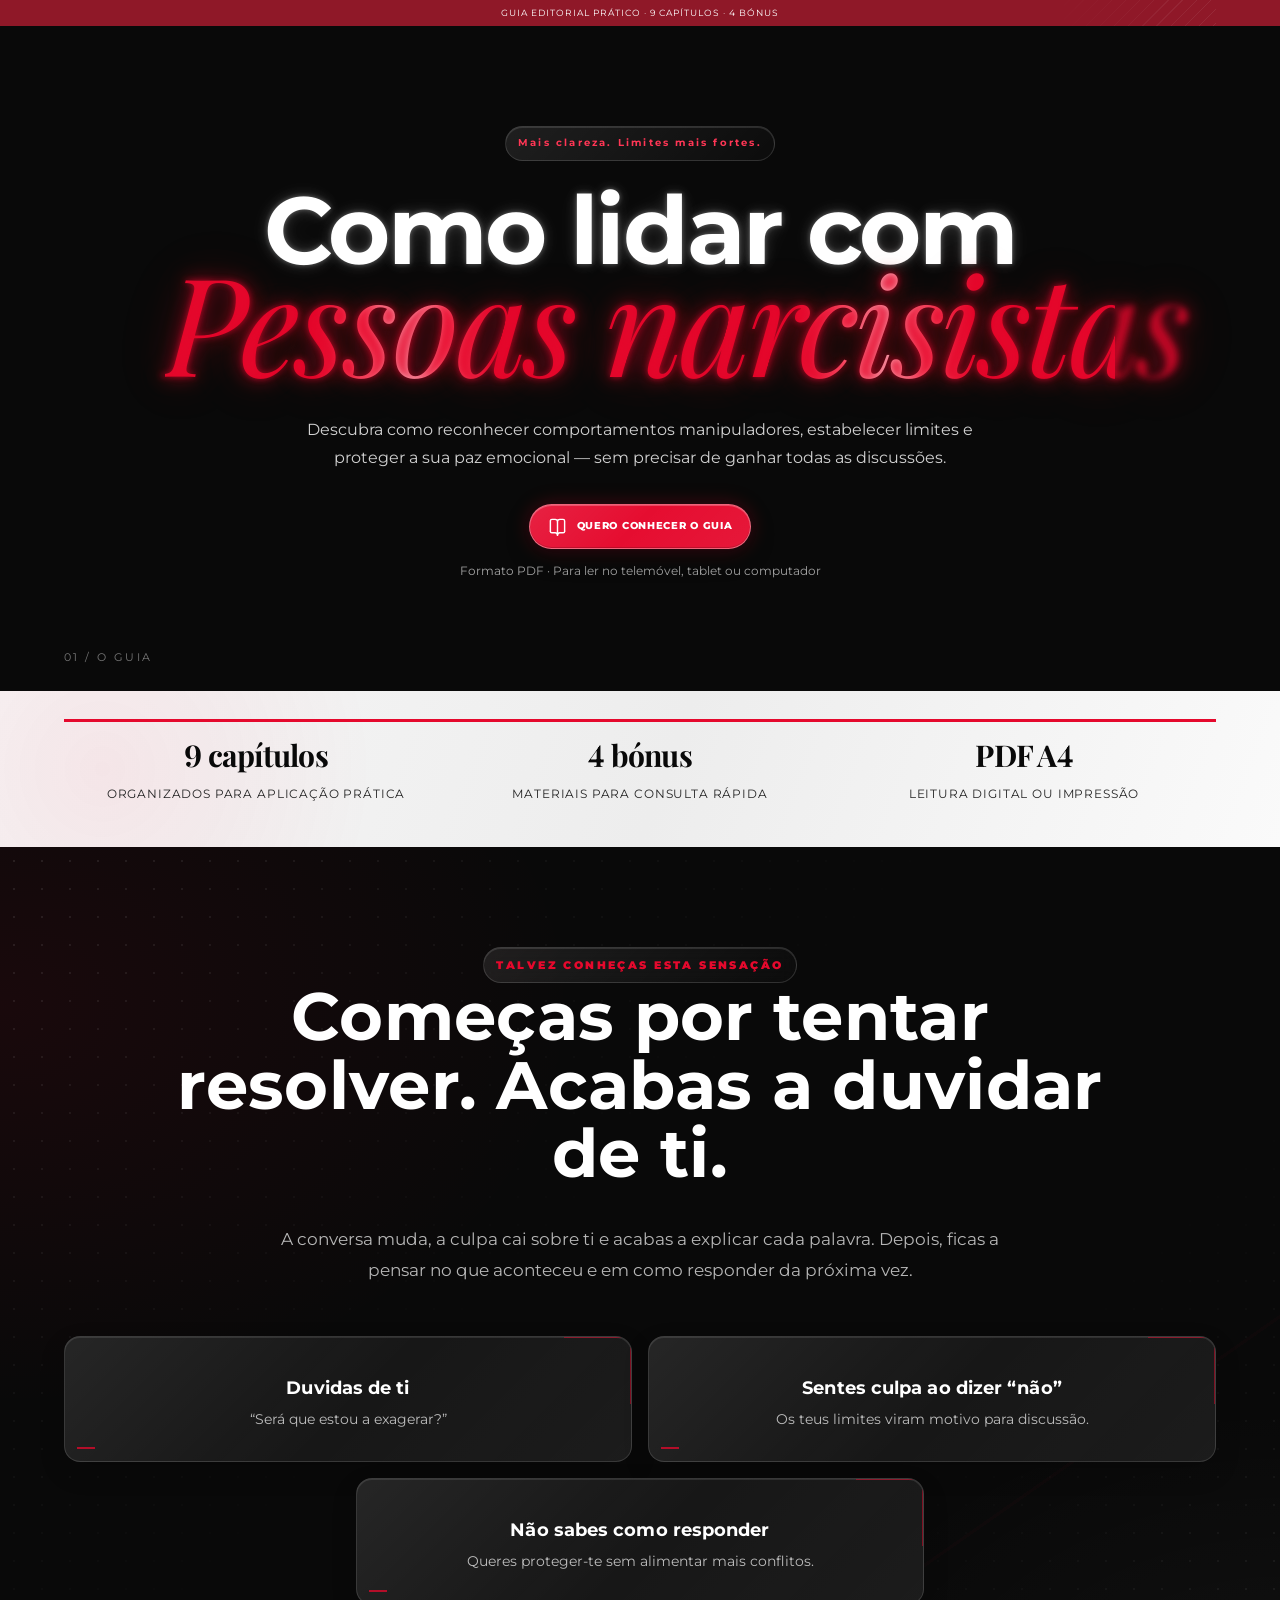
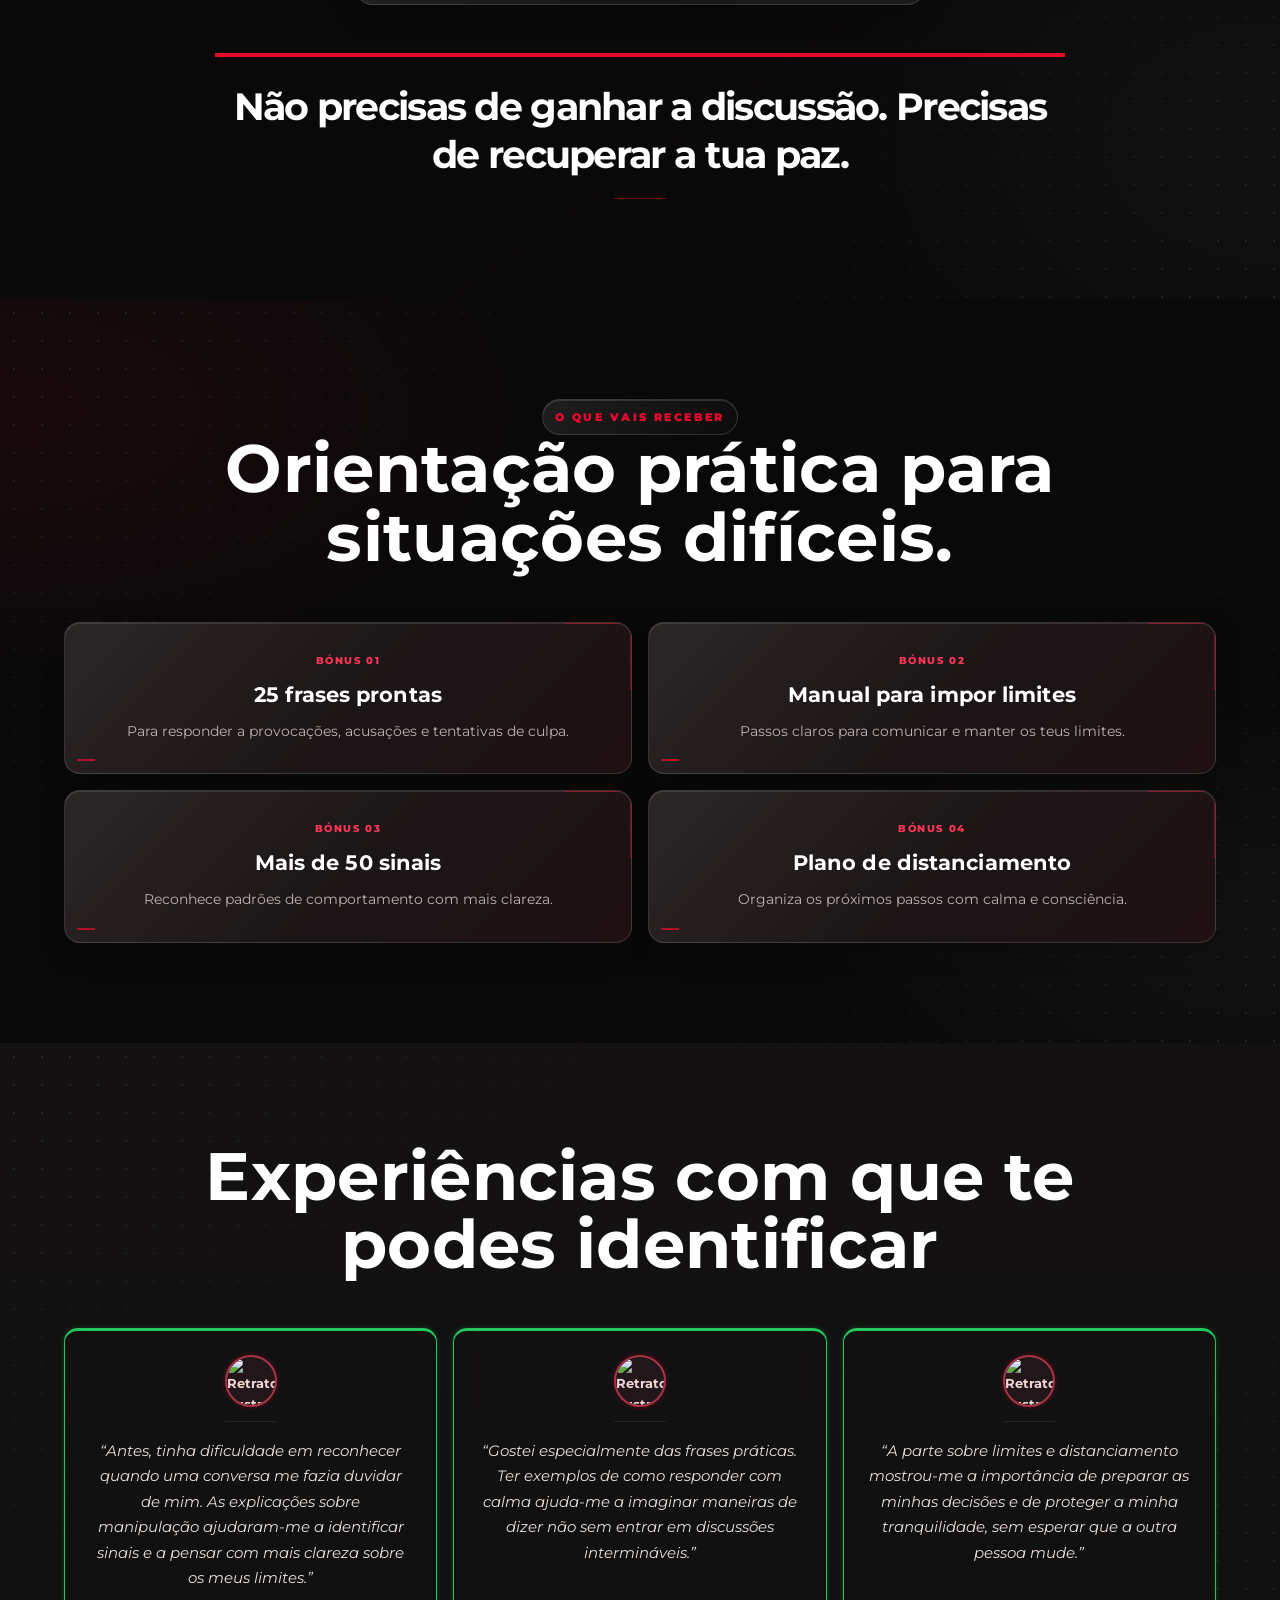
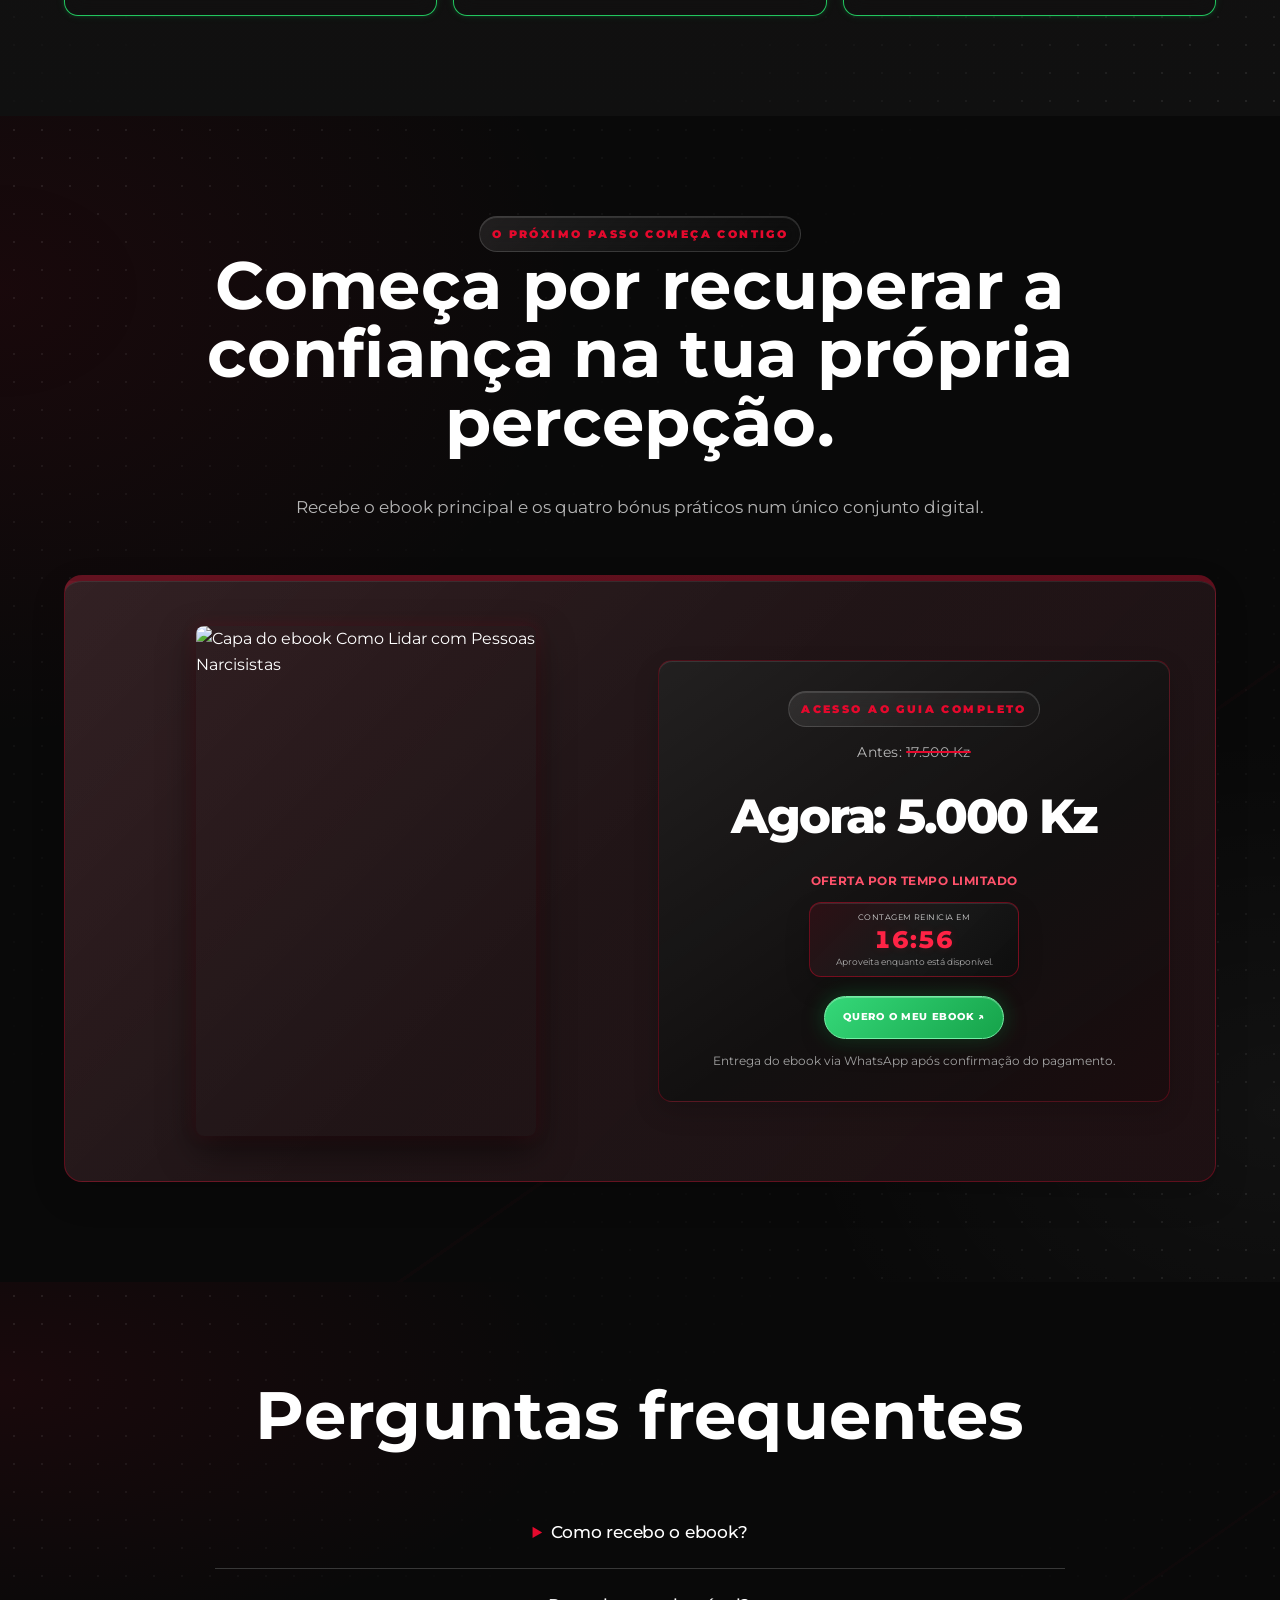
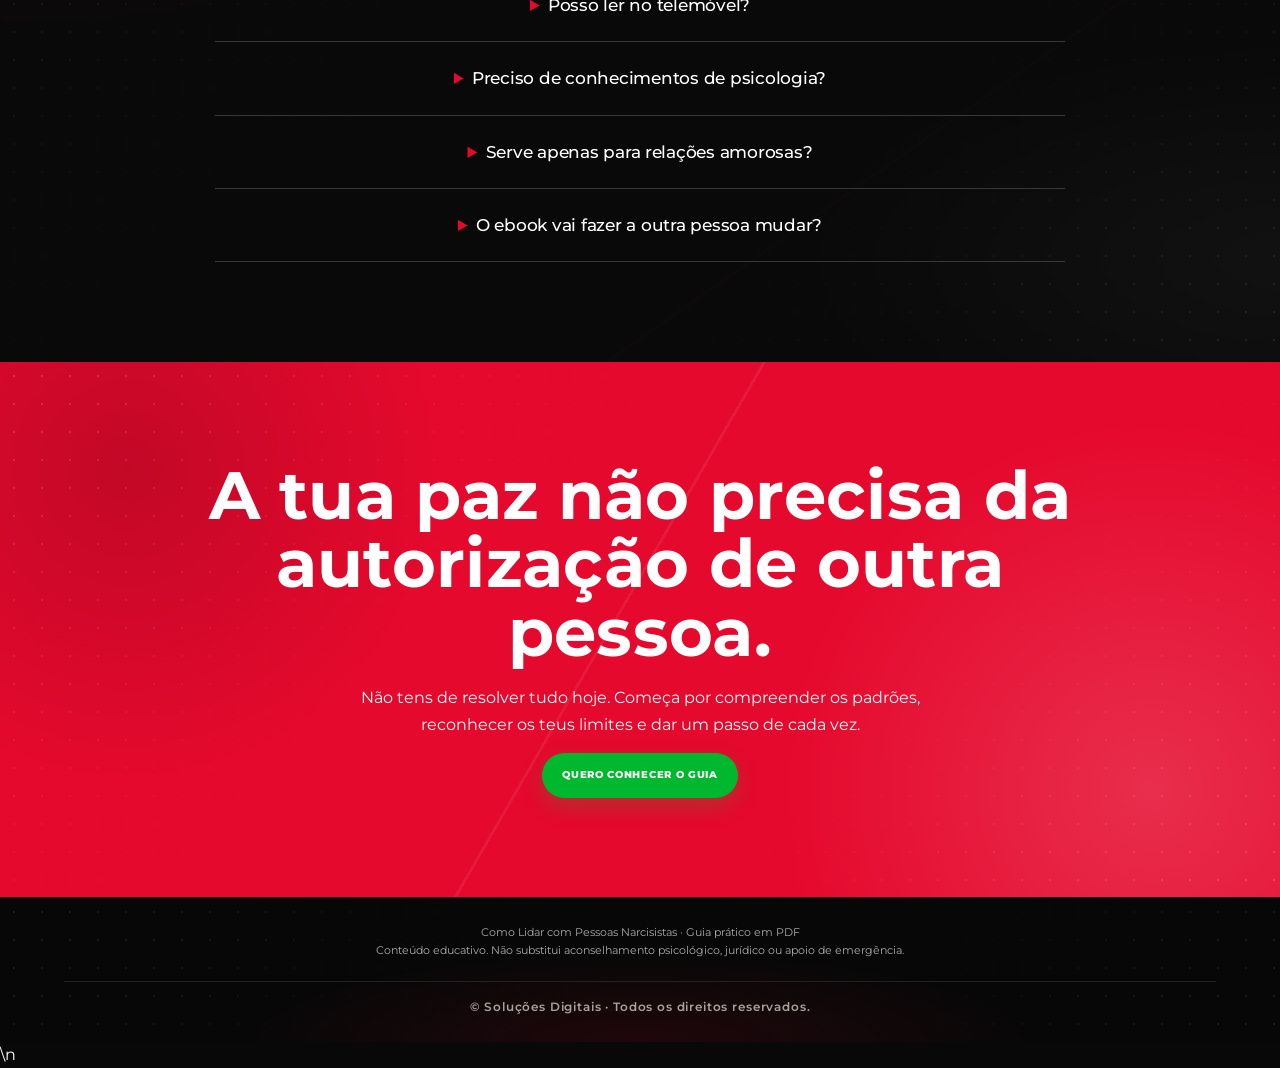
==== commit d2f11a1d: "Reverted to commit 1fa2a4ec5043e3a2510217110557d75727e969d7" ====
--- a/index.html
+++ b/index.html
@@ -714,7 +714,7 @@
 <article class="testimonial-card"><div class="testimonial-quote">“A parte sobre limites e distanciamento mostrou-me a importância de preparar as minhas decisões e de proteger a minha tranquilidade, sem esperar que a outra pessoa mude.”</div><div class="testimonial-author"><span class="testimonial-avatar"><img src="https://images.squarespace-cdn.com/content/v1/5b3148ca1137a68fd69f3e30/1681242473169-SANFRY2GV40CRR9XY4UR/_X9A8877.jpg?format=300w" alt="Retrato ilustrativo" loading="lazy"></span></div></article>
 </div></div></section>
 
-<section class="section" id="comprar"><div class="wrap"><div class="eyebrow">O próximo passo começa contigo</div><h2>Começa por recuperar a confiança na tua própria percepção.</h2><p class="intro">Recebe o ebook principal e os quatro bónus práticos num único conjunto digital.</p><div class="offer"><div class="offer-details"><div class="offer-cover"><img src="[data-uri]" alt="Capa do ebook Como Lidar com Pessoas Narcisistas" loading="lazy"></div><div class="offer-inclusions"><h3>O que está incluído</h3><ul><li>Ebook em PDF com 9 capítulos</li><li>25 frases prontas para situações difíceis</li><li>Manual prático para impor limites</li><li>Lista com mais de 50 sinais</li><li>Plano de distanciamento emocional e prático</li></ul></div></div><div class="pricebox"><div class="eyebrow">Acesso ao guia completo</div><div class="price-was">Antes: <s>17.500 Kz</s></div><div class="price">Agora: 5.000 Kz</div><div class="price-note">Oferta por tempo limitado</div>
+<section class="section" id="comprar"><div class="wrap"><div class="eyebrow">O próximo passo começa contigo</div><h2>Começa por recuperar a confiança na tua própria percepção.</h2><p class="intro">Recebe o ebook principal e os quatro bónus práticos num único conjunto digital.</p><div class="offer"><div class="offer-details"><div class="offer-cover"><img src="[data-uri]" alt="Capa do ebook Como Lidar com Pessoas Narcisistas" loading="lazy"></div></div><div class="pricebox"><div class="eyebrow">Acesso ao guia completo</div><div class="price-was">Antes: <s>17.500 Kz</s></div><div class="price">Agora: 5.000 Kz</div><div class="price-note">Oferta por tempo limitado</div>
 <div class="offer-countdown" role="timer" aria-live="polite" aria-label="Tempo restante da oferta">
   <span class="countdown-label">Contagem reinicia em</span>
   <span class="countdown-clock" id="offer-countdown">17:00</span>
@@ -723,7 +723,7 @@
 <section class="section"><div class="wrap"><h2 style="text-align:center">Perguntas frequentes</h2><div class="faq"><details><summary>Como recebo o ebook?</summary><p>Recebes o PDF via WhatsApp após a confirmação do pagamento.</p></details><details><summary>Posso ler no telemóvel?</summary><p>Sim. Também podes abrir o PDF num tablet ou computador.</p></details><details><summary>Preciso de conhecimentos de psicologia?</summary><p>Não. O guia foi organizado com exemplos, frases e exercícios práticos.</p></details><details><summary>Serve apenas para relações amorosas?</summary><p>Não. As ferramentas podem ajudar a refletir sobre diferentes relações; a sua aplicação depende do contexto.</p></details><details><summary>O ebook vai fazer a outra pessoa mudar?</summary><p>Não existe essa garantia. O foco está nas tuas respostas, limites, decisões e paz.</p></details></div></div></section>
 
 <section class="final"><div class="wrap"><h2>A tua paz não precisa da autorização de outra pessoa.</h2><p>Não tens de resolver tudo hoje. Começa por compreender os padrões, reconhecer os teus limites e dar um passo de cada vez.</p><a class="btn buy-link guide-link" href="#comprar">QUERO CONHECER O GUIA</a></div></section>
-<footer class="footer"><div class="wrap">Como Lidar com Pessoas Narcisistas · Guia prático em PDF<br>Conteúdo educativo. Não substitui aconselhamento psicológico, jurídico ou apoio de emergência.</div></footer>
+<footer class="footer"><div class="wrap">Como Lidar com Pessoas Narcisistas · Guia prático em PDF<br>Conteúdo educativo. Não substitui aconselhamento psicológico, jurídico ou apoio de emergência.<div class="brand-watermark">© Soluções Digitais · Todos os direitos reservados.</div></div></footer>
 <div class="mobile-cta"><a class="btn buy-link guide-link" href="https://wa.me/244928324005?text=Ol%C3%A1%2C%20quero%20saber%20como%20comprar%20o%20ebook%20Como%20Lidar%20com%20Pessoas%20Narcisistas" target="_blank" rel="noopener">QUERO O MEU EBOOK ↗</a></div>
 <script>document.querySelectorAll('.buy-link').forEach(function(a){a.addEventListener('click',function(e){var href=a.getAttribute('href');if(href==='#comprar'){e.preventDefault();document.querySelector('#comprar').scrollIntoView({behavior:'smooth'});}})});</script>
 
@@ -981,9 +981,31 @@
 
 <style>
 /* Capa do ebook junto à lista de conteúdos, ao lado do preço */
+/* Capa maior, sem lista de conteúdos ao lado ou abaixo */
+.offer .offer-details{display:flex!important;align-items:center!important;justify-content:center!important}
+.offer .offer-cover{width:100%!important;max-width:340px!important;margin:0 auto!important}
+@media(max-width:760px){.offer .offer-cover{max-width:290px!important}}
+
 .offer .offer-details{display:grid;grid-template-columns:minmax(125px,.8fr) minmax(190px,1.2fr);align-items:center;gap:22px;text-align:left}
 .offer .offer-cover{max-width:240px;width:100%;margin:auto}
 .offer .offer-cover img{display:block;width:100%;height:auto;aspect-ratio:2/3;object-fit:cover;border-radius:8px;box-shadow:0 15px 35px rgba(0,0,0,.5),0 0 16px rgba(229,9,45,.16)}
 .offer .offer-inclusions,.offer .offer-inclusions h3{text-align:left}
 @media(max-width:760px){.offer .offer-details{grid-template-columns:1fr;justify-items:center;gap:18px}.offer .offer-cover{max-width:210px}.offer .offer-inclusions,.offer .offer-inclusions h3{text-align:left}}
-</style></body></html>+</style>
+<style>
+/* Oferta: capa à esquerda e painel de preço à direita, alinhados na mesma linha */
+#comprar .offer{display:grid!important;grid-template-columns:minmax(0,1fr) minmax(0,1fr)!important;gap:clamp(12px,3vw,36px)!important;align-items:center!important}
+#comprar .offer-details{display:flex!important;justify-content:center!important;align-items:center!important;min-width:0!important}
+#comprar .offer-cover{width:100%!important;max-width:340px!important;margin:0 auto!important}
+#comprar .pricebox{width:100%!important;min-width:0!important}
+@media(max-width:760px){
+ #comprar .offer{grid-template-columns:minmax(0,1fr) minmax(0,1fr)!important;padding:clamp(10px,2.5vw,22px)!important;gap:10px!important}
+ #comprar .offer-cover{max-width:100%!important}
+ #comprar .pricebox{padding:clamp(8px,2vw,18px)!important}
+ #comprar .pricebox .btn{max-width:100%;padding:11px 5px;font-size:clamp(9px,2.5vw,13px);white-space:normal}
+ #comprar .pricebox .price{font-size:clamp(17px,4.4vw,28px)}
+ #comprar .pricebox .eyebrow{font-size:9px;letter-spacing:.05em}
+ #comprar .pricebox .small{font-size:10px}
+}
+</style>
+<style>.footer .brand-watermark{margin-top:22px;padding-top:15px;border-top:1px solid #ffffff1a;text-align:center;font-size:12px;letter-spacing:.07em;color:#aaa19b;font-weight:600}</style></body></html>
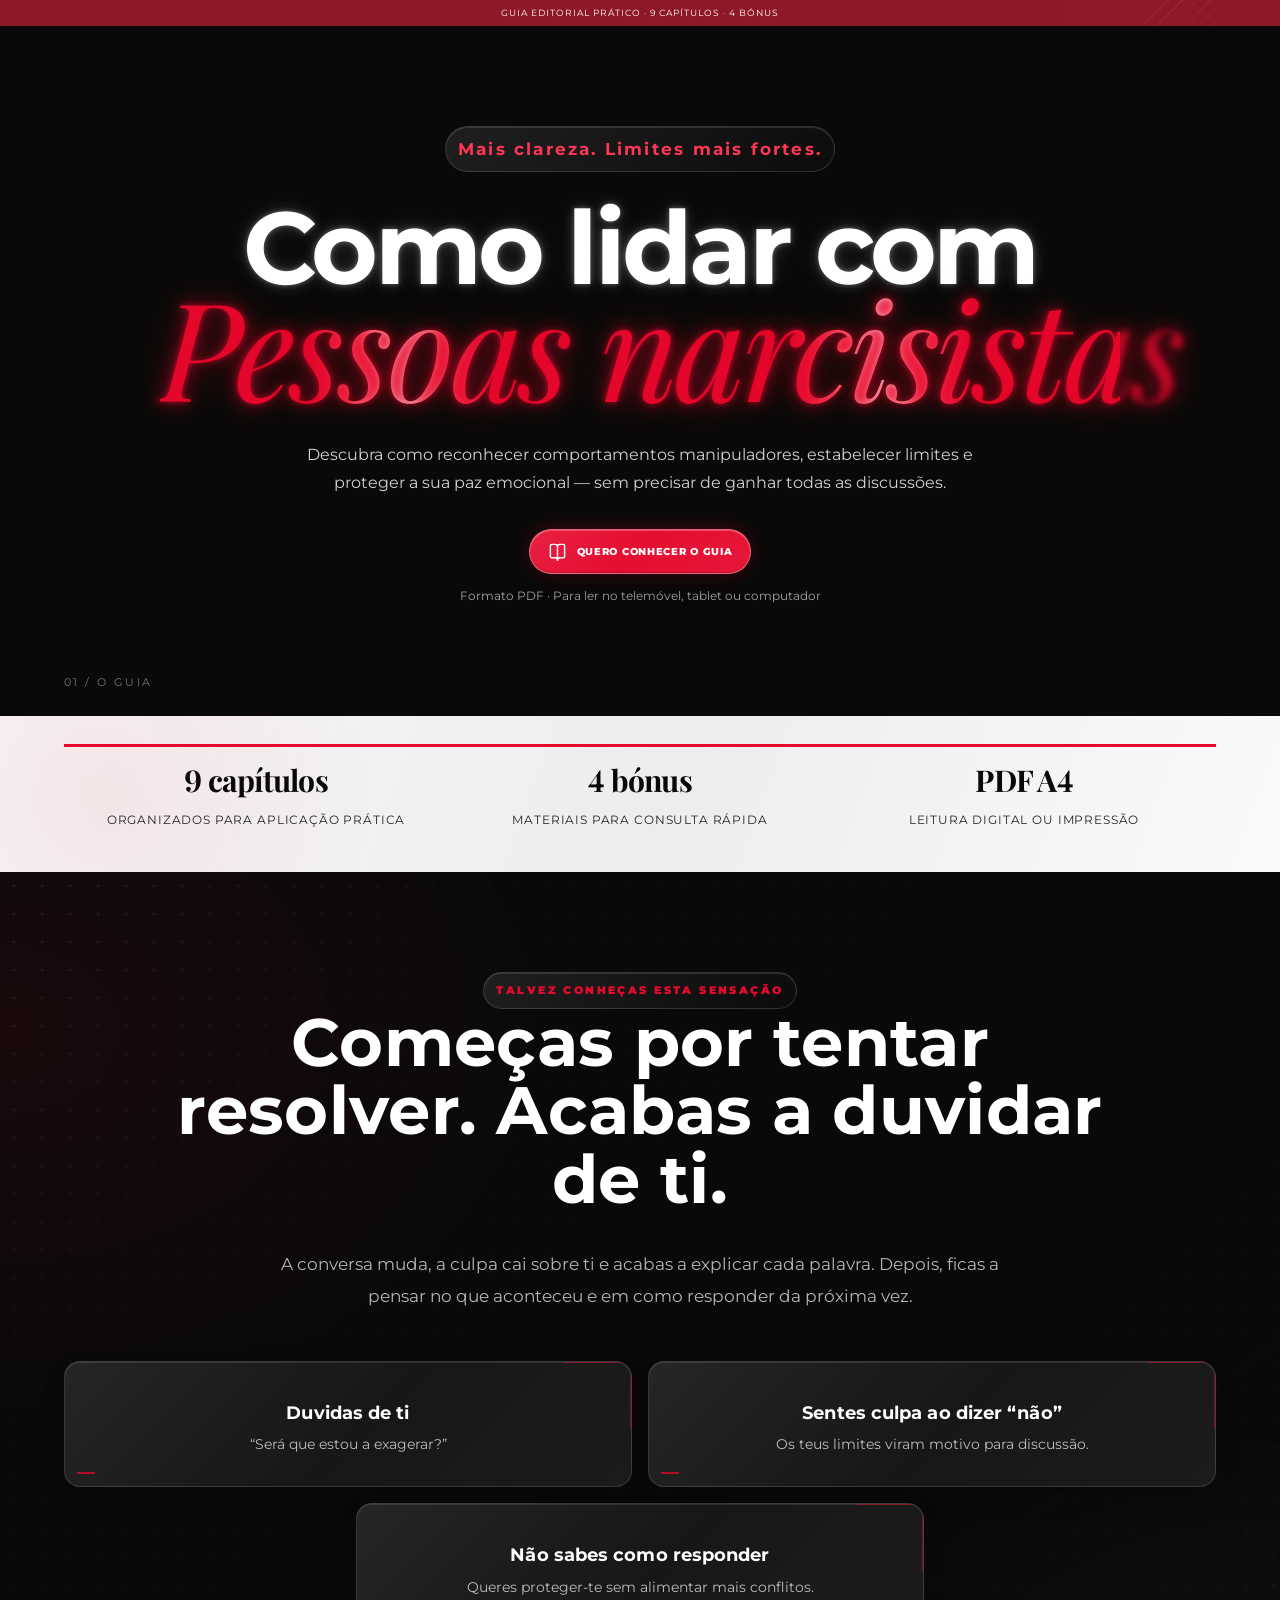
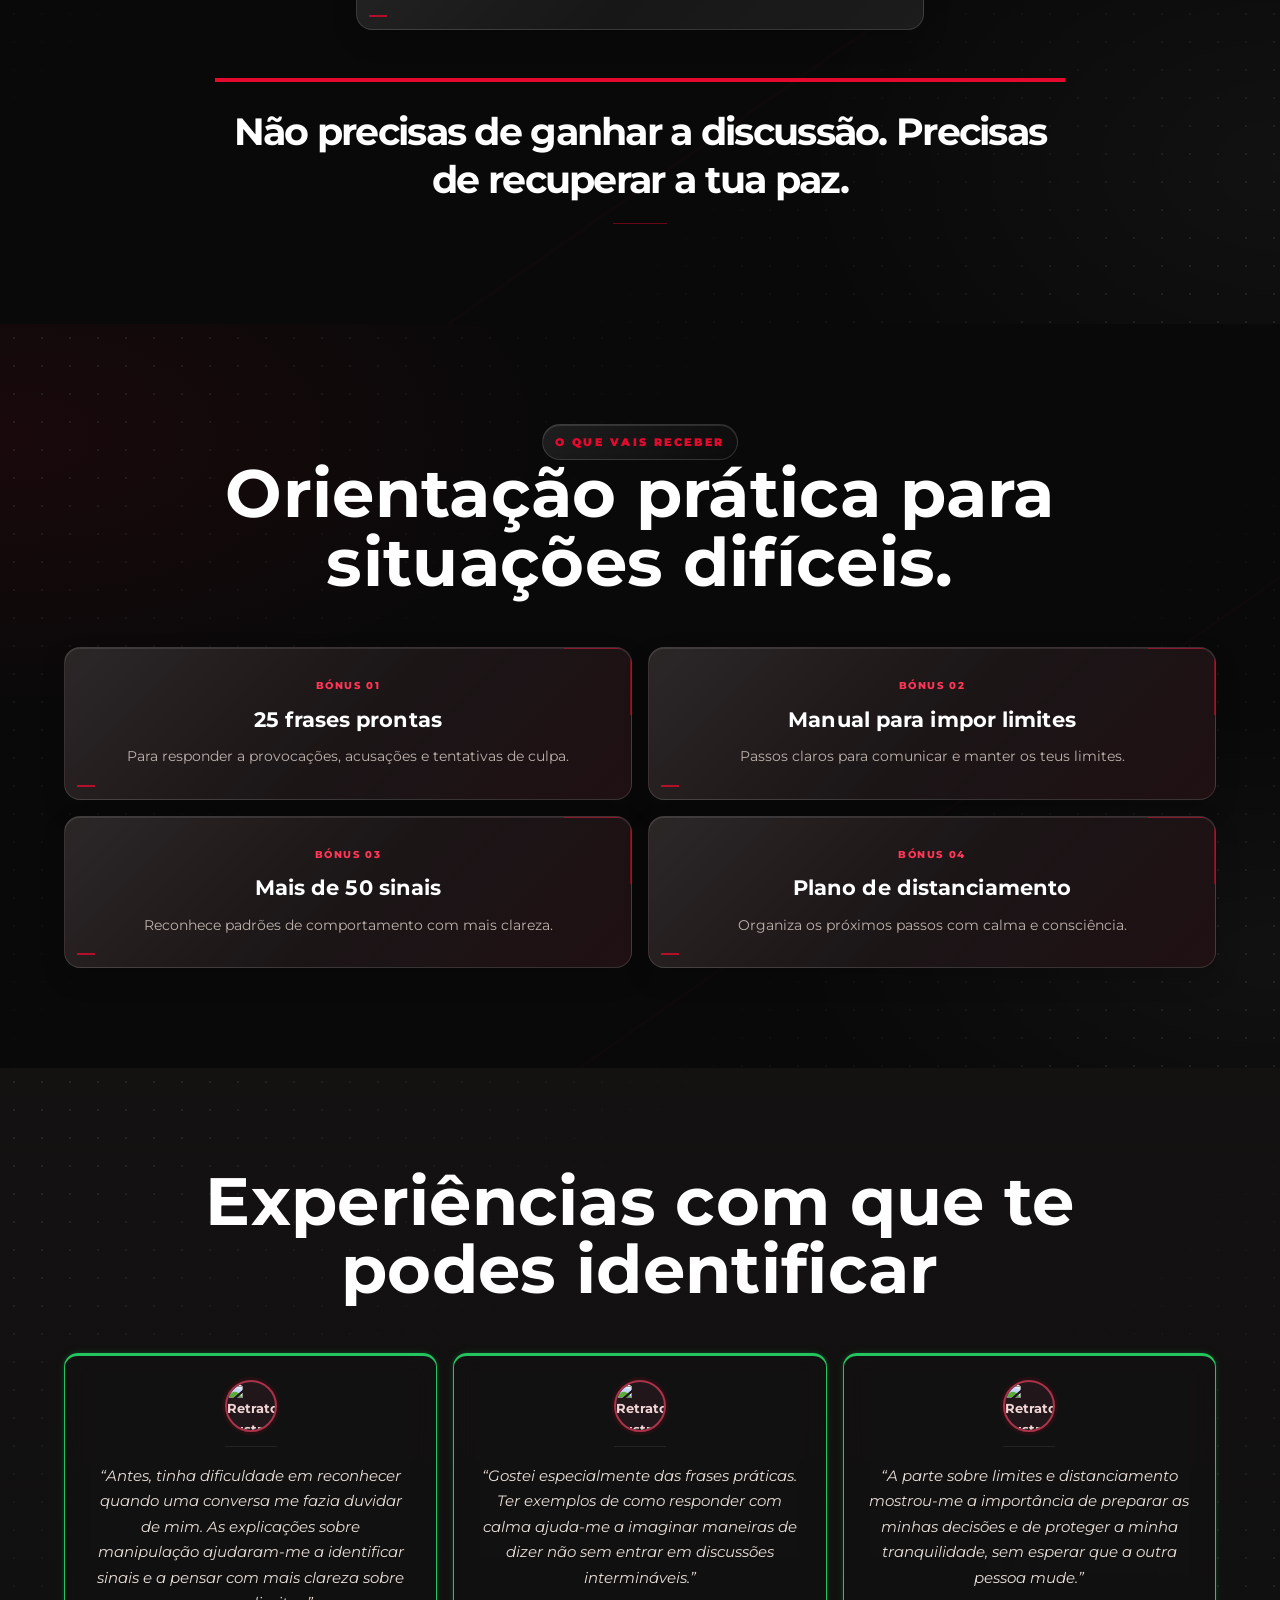
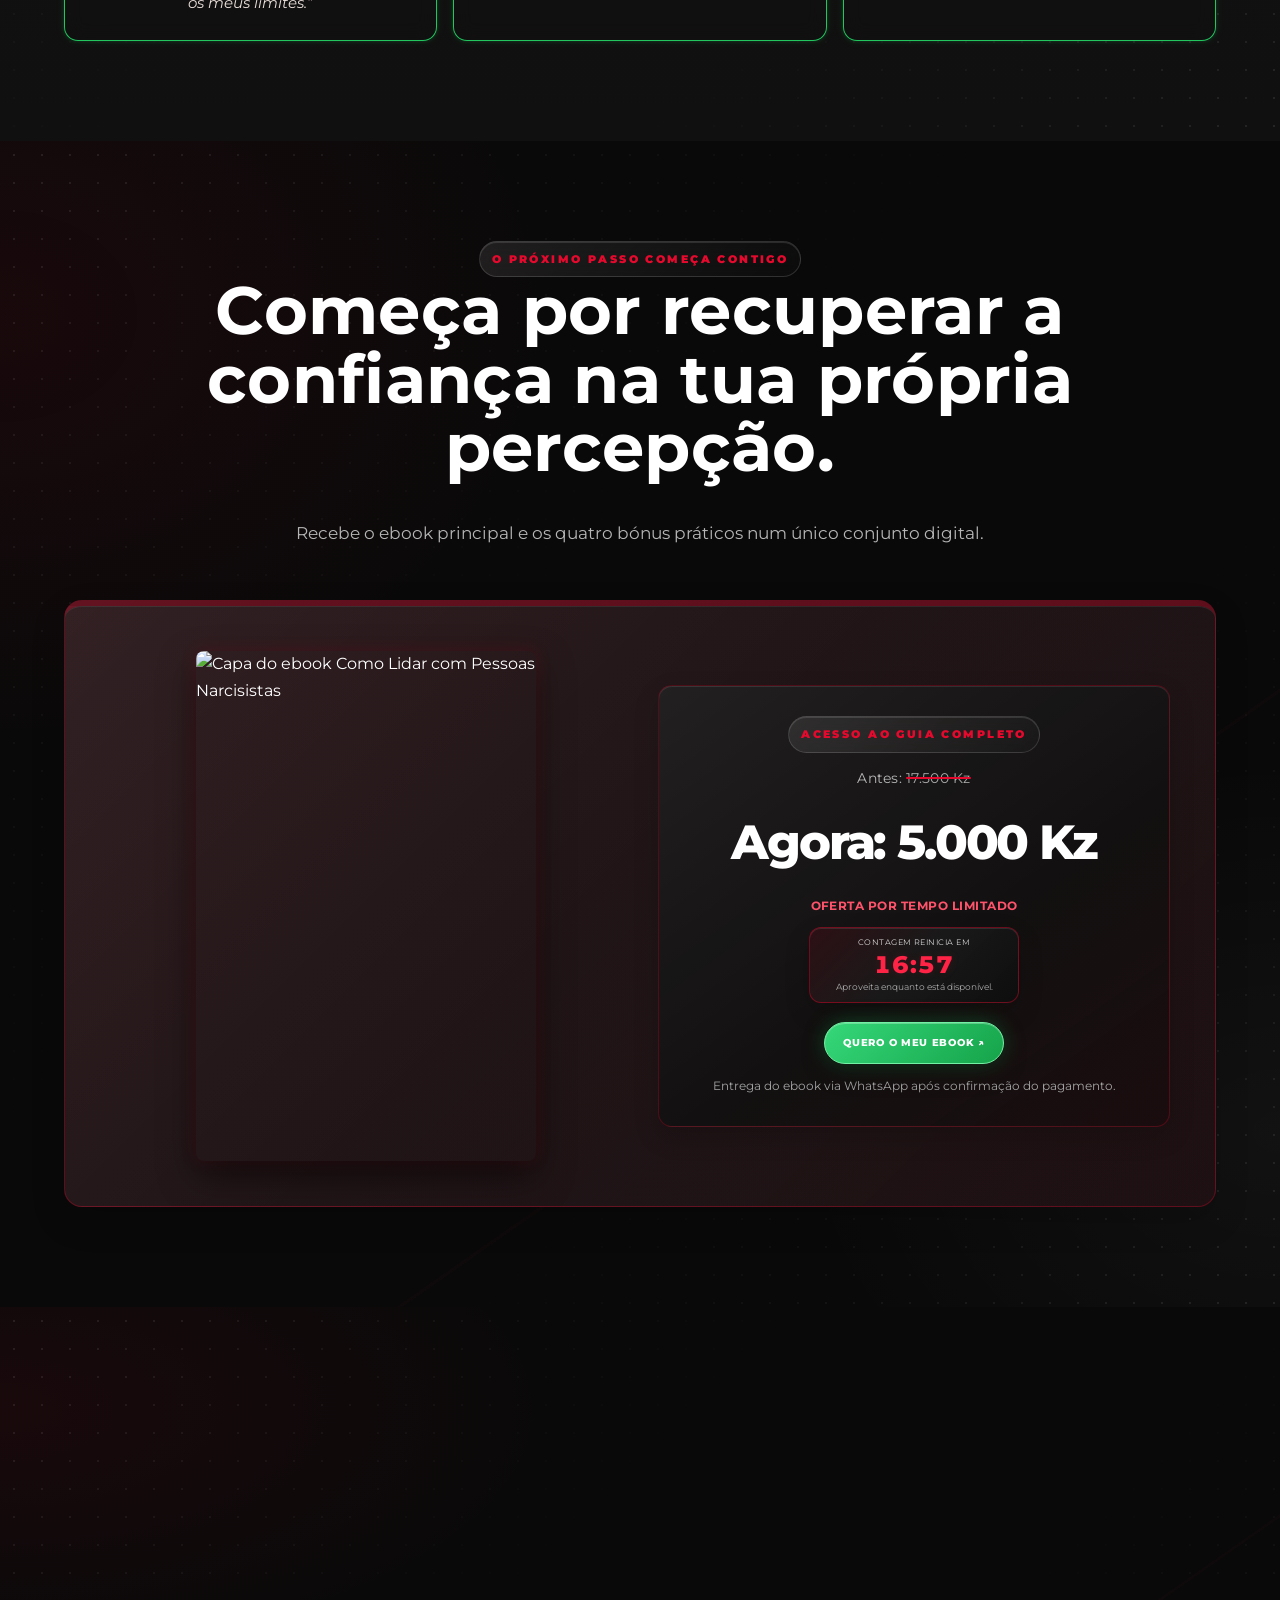
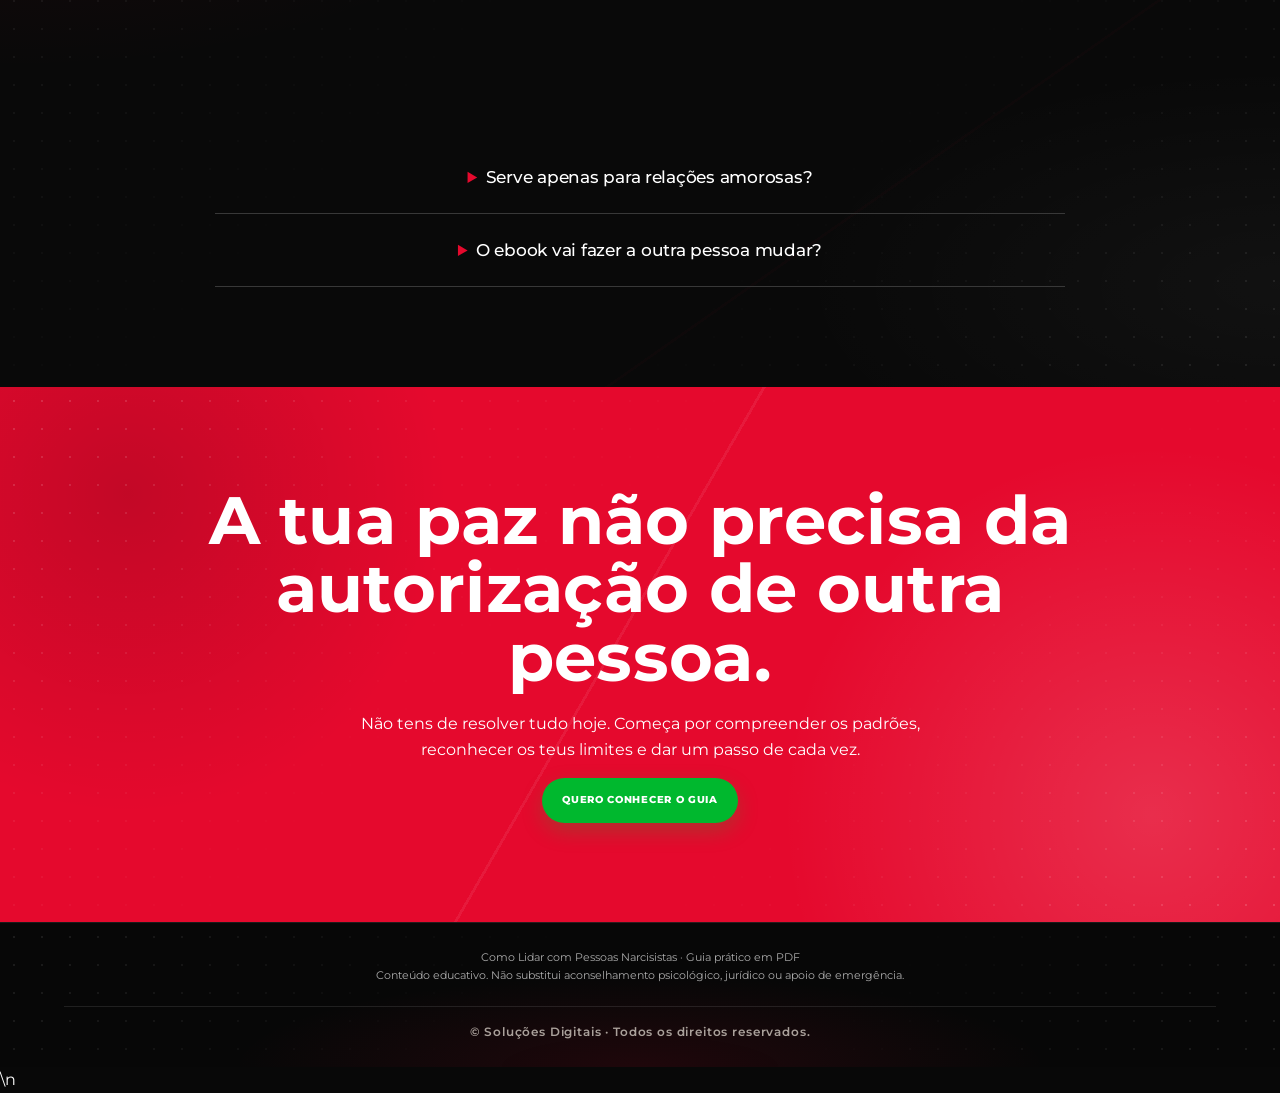
==== commit ce8713a5: "Ampliar e centralizar as duas primeiras frases do destaque principal" ====
--- a/index.html
+++ b/index.html
@@ -696,6 +696,17 @@
 /* Descrição abaixo de Pessoas narcisistas ligeiramente menor */
 .hero .lead{font-size:16px}
 @media(max-width:760px){.hero .lead{font-size:14px}}
+</style>
+<style>
+/* Frases 1 e 2 maiores e rigorosamente centradas no destaque principal */
+.hero .hero-copy{width:100%;text-align:center}
+.hero .eyebrow{font-size:clamp(12px,1.35vw,17px)!important;text-align:center!important;letter-spacing:.13em}
+.hero h1{width:100%;max-width:none;text-align:center!important}
+.hero h1 .hero-montserrat{display:block;font-size:clamp(44px,8vw,116px)!important;line-height:1.06;text-align:center;white-space:nowrap;letter-spacing:-.035em}
+@media(max-width:760px){
+.hero .eyebrow{font-size:clamp(11px,2.8vw,14px)!important}
+.hero h1 .hero-montserrat{font-size:clamp(34px,9vw,70px)!important}
+}
 </style>
 </head>
 <body>
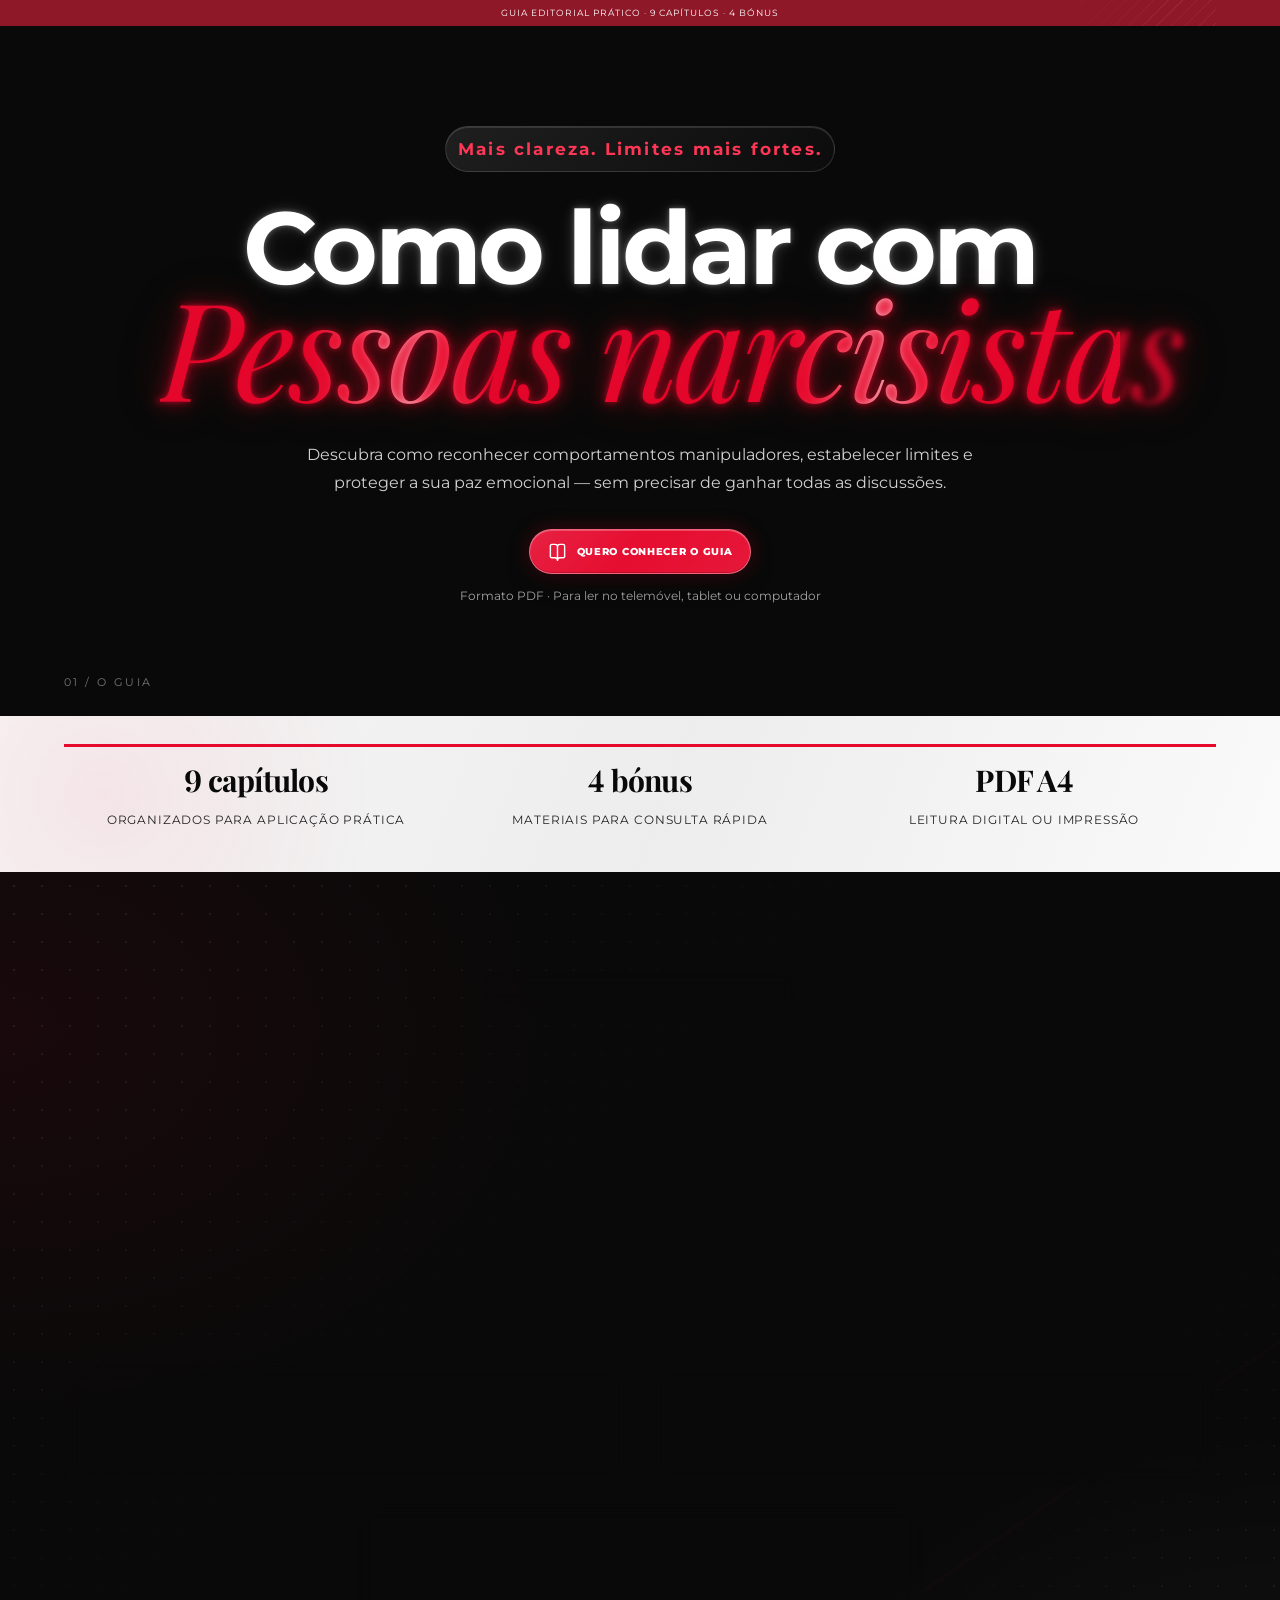
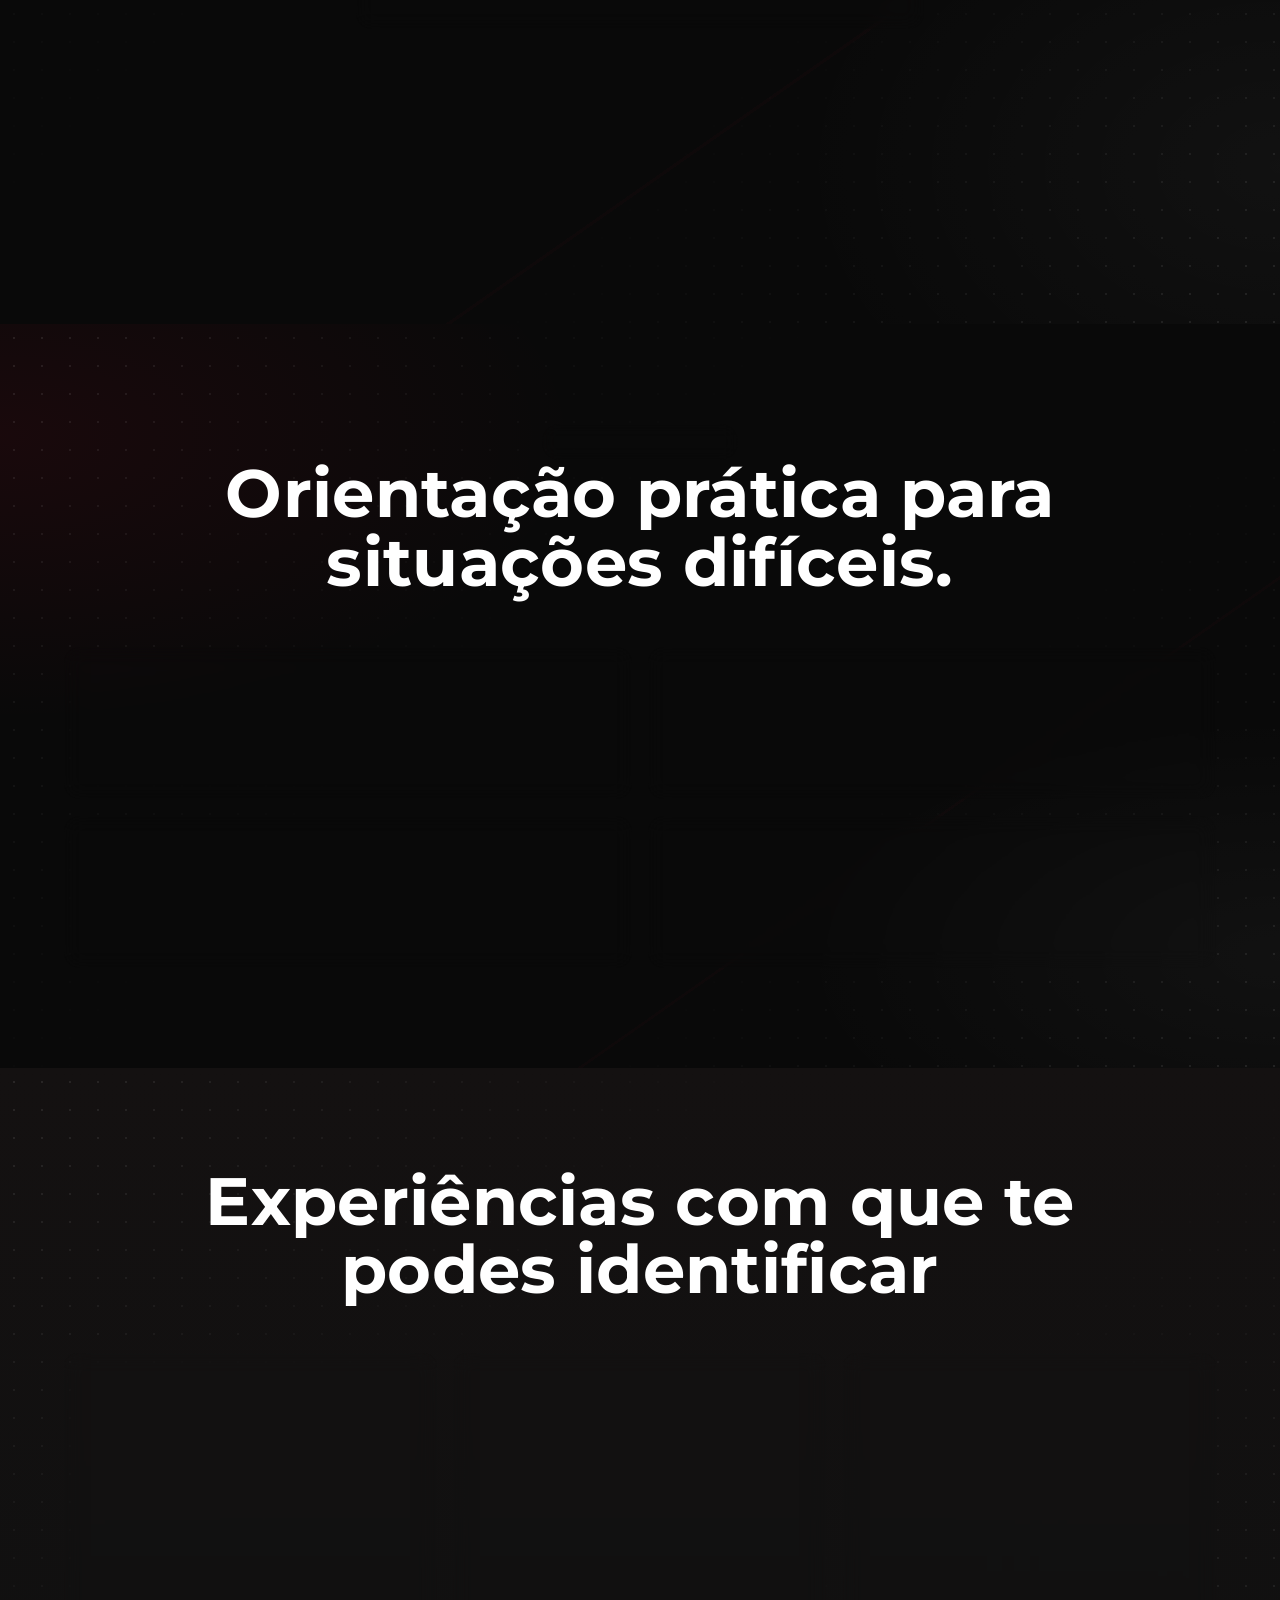
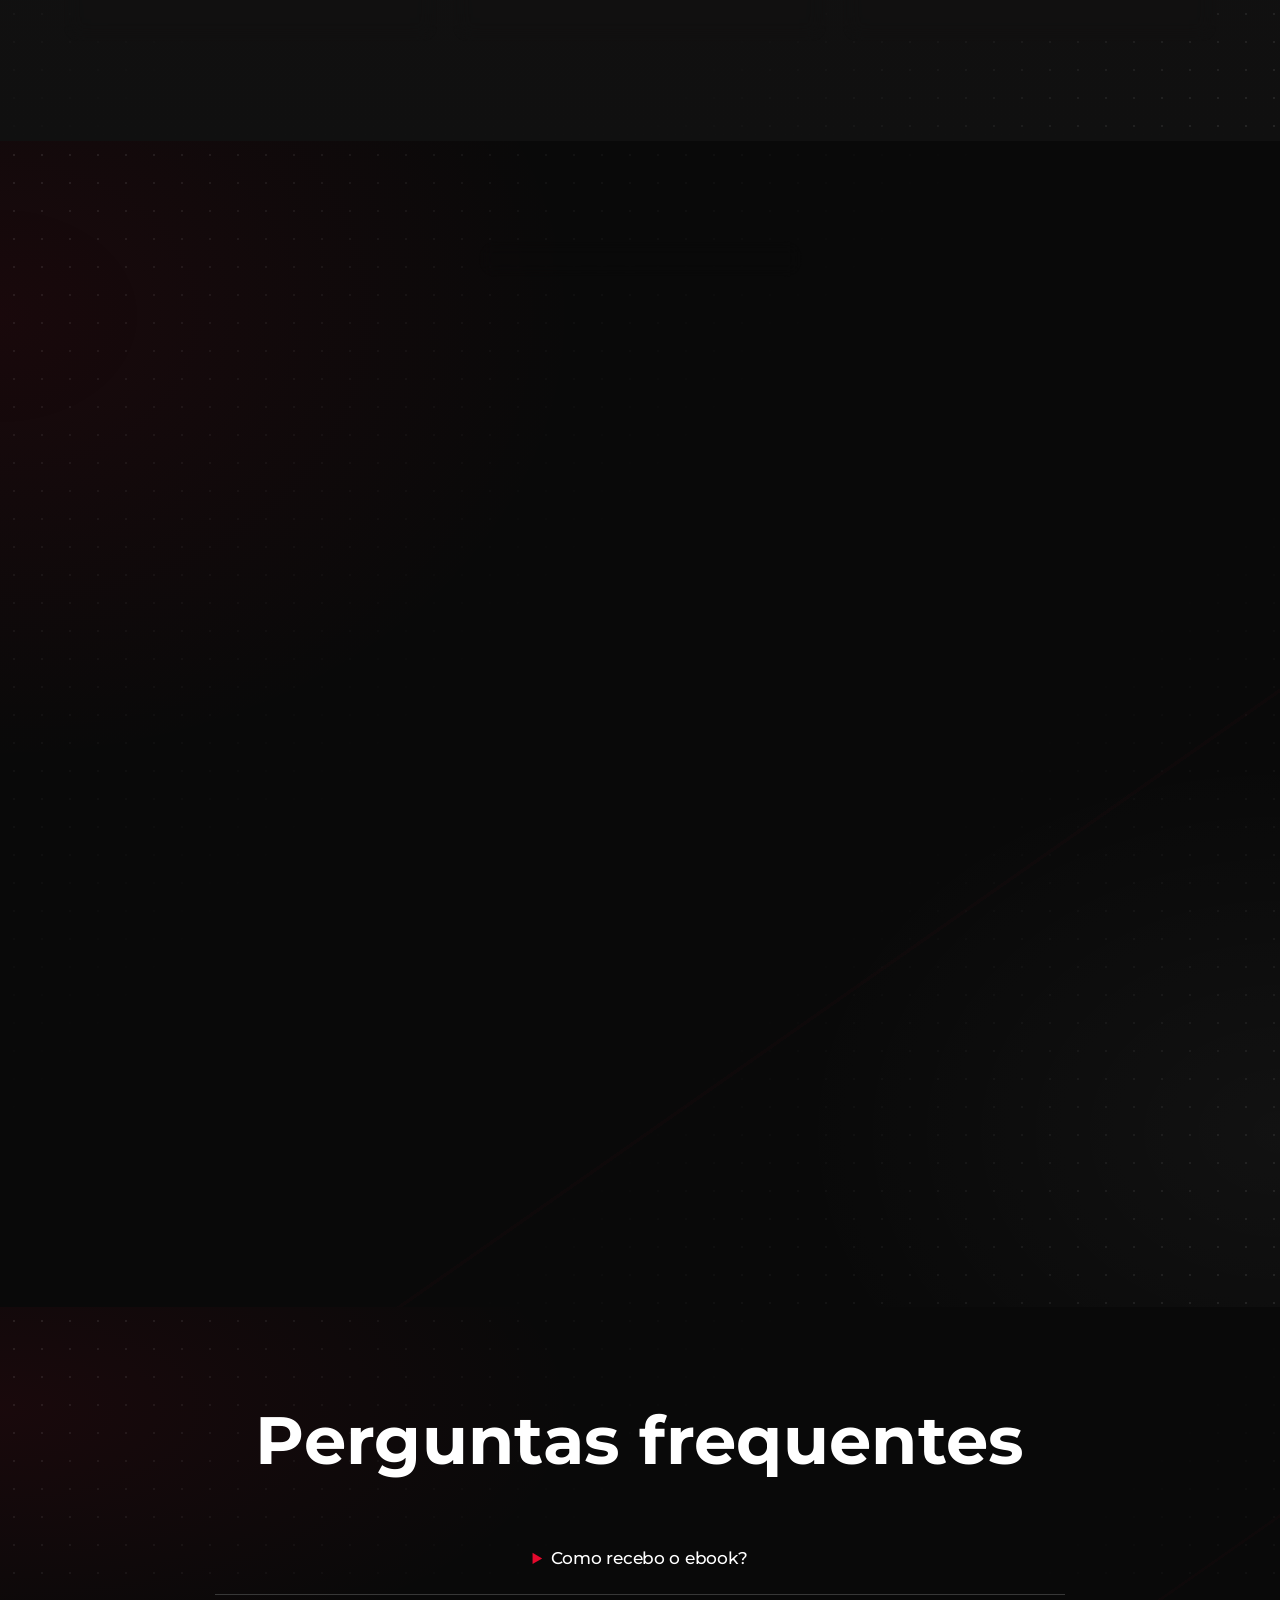
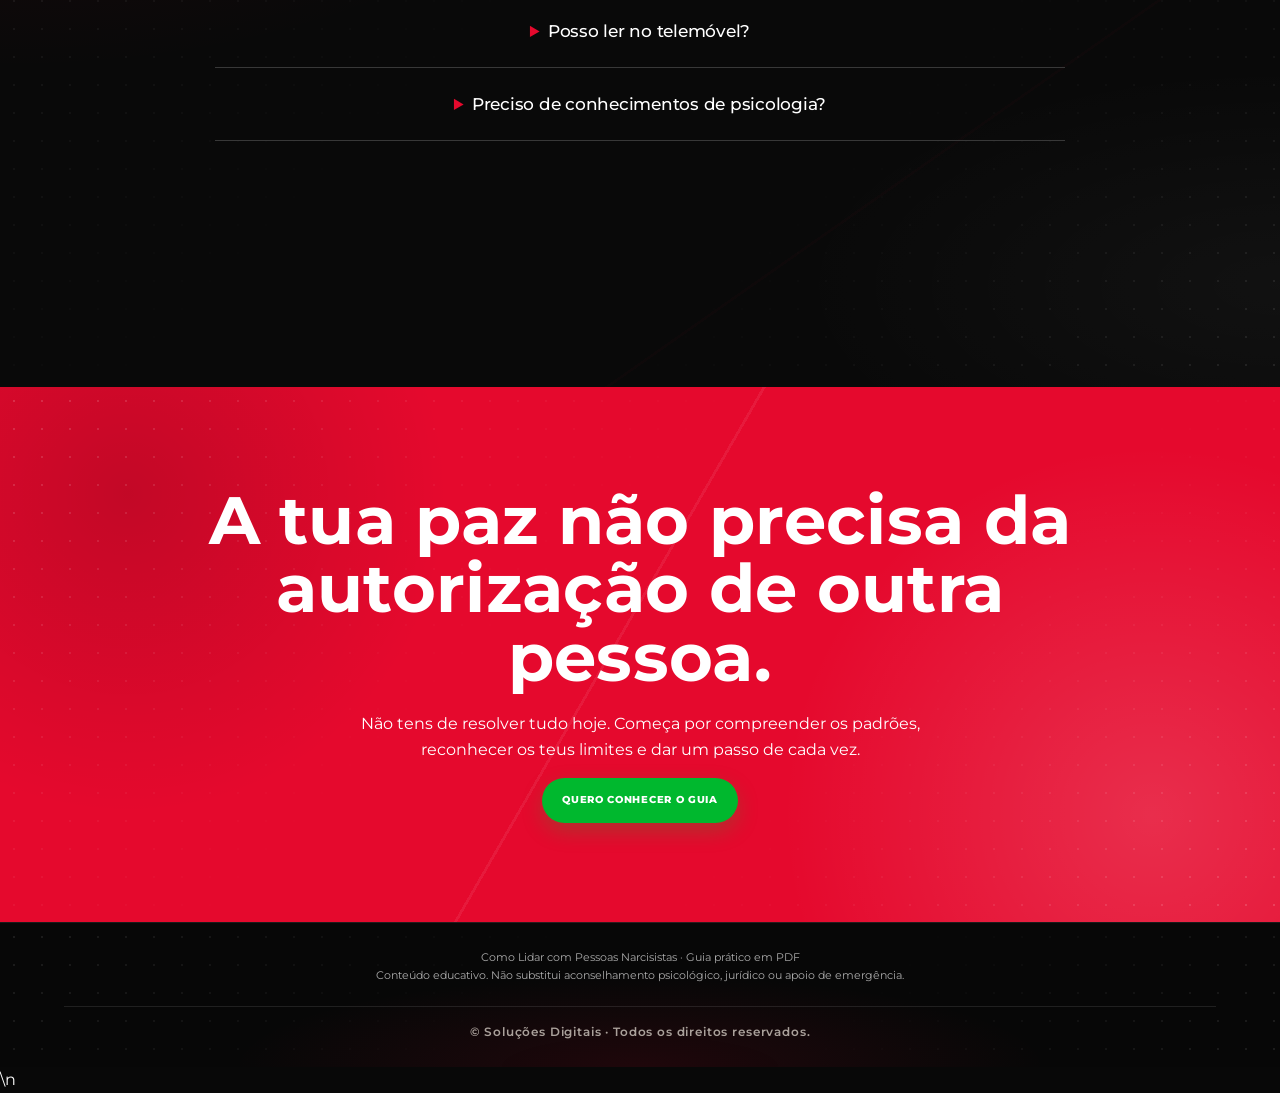
==== commit 2b88c8b2: "Remover imagem do fundo da primeira secção da página" ====
--- a/index.html
+++ b/index.html
@@ -707,6 +707,10 @@
 .hero .eyebrow{font-size:clamp(11px,2.8vw,14px)!important}
 .hero h1 .hero-montserrat{font-size:clamp(34px,9vw,70px)!important}
 }
+</style>
+<style>
+/* Remover imagem decorativa do topo, mantendo a capa na secção de compra */
+.hero{background-color:#090909!important;background-image:radial-gradient(circle at 15% 25%,rgba(229,9,45,.12),transparent 35%),linear-gradient(135deg,#090909,#120b0d 55%,#090909)!important;background-size:cover!important;background-position:center!important;background-repeat:no-repeat!important}
 </style>
 </head>
 <body>
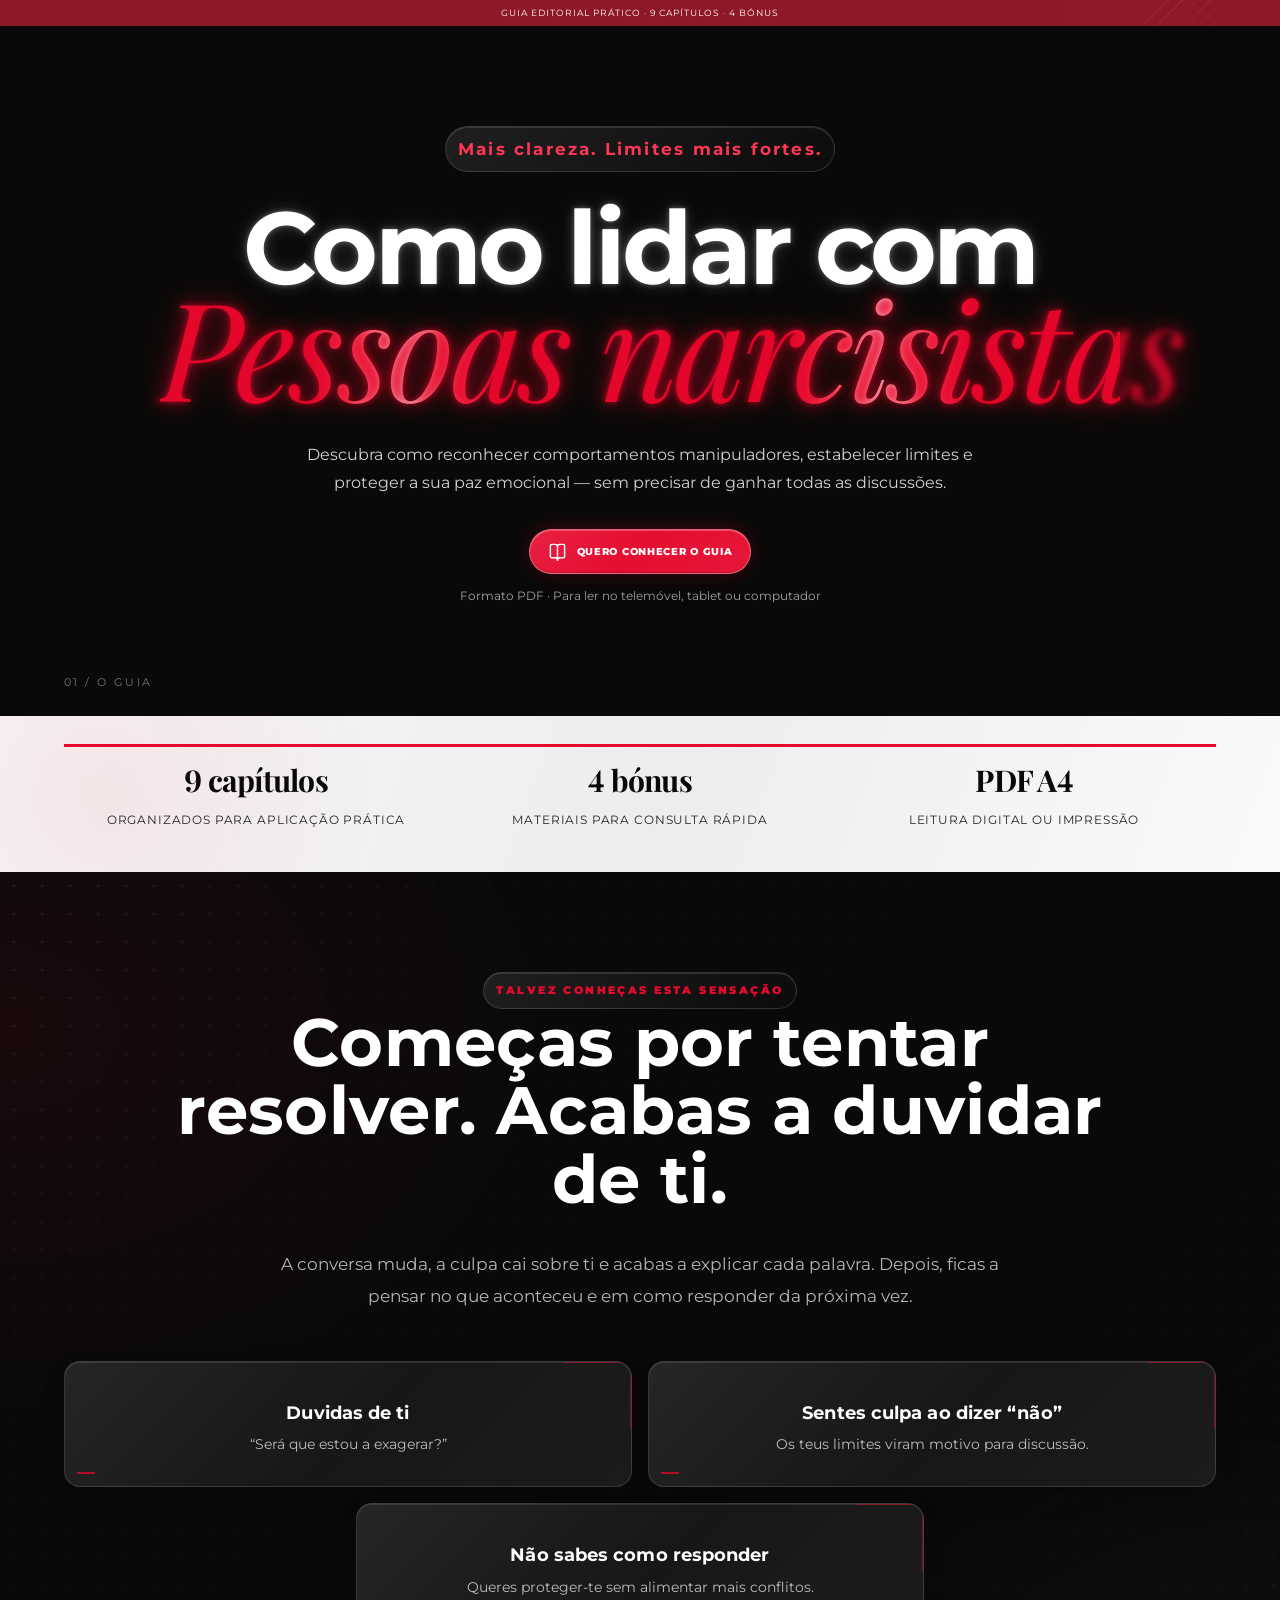
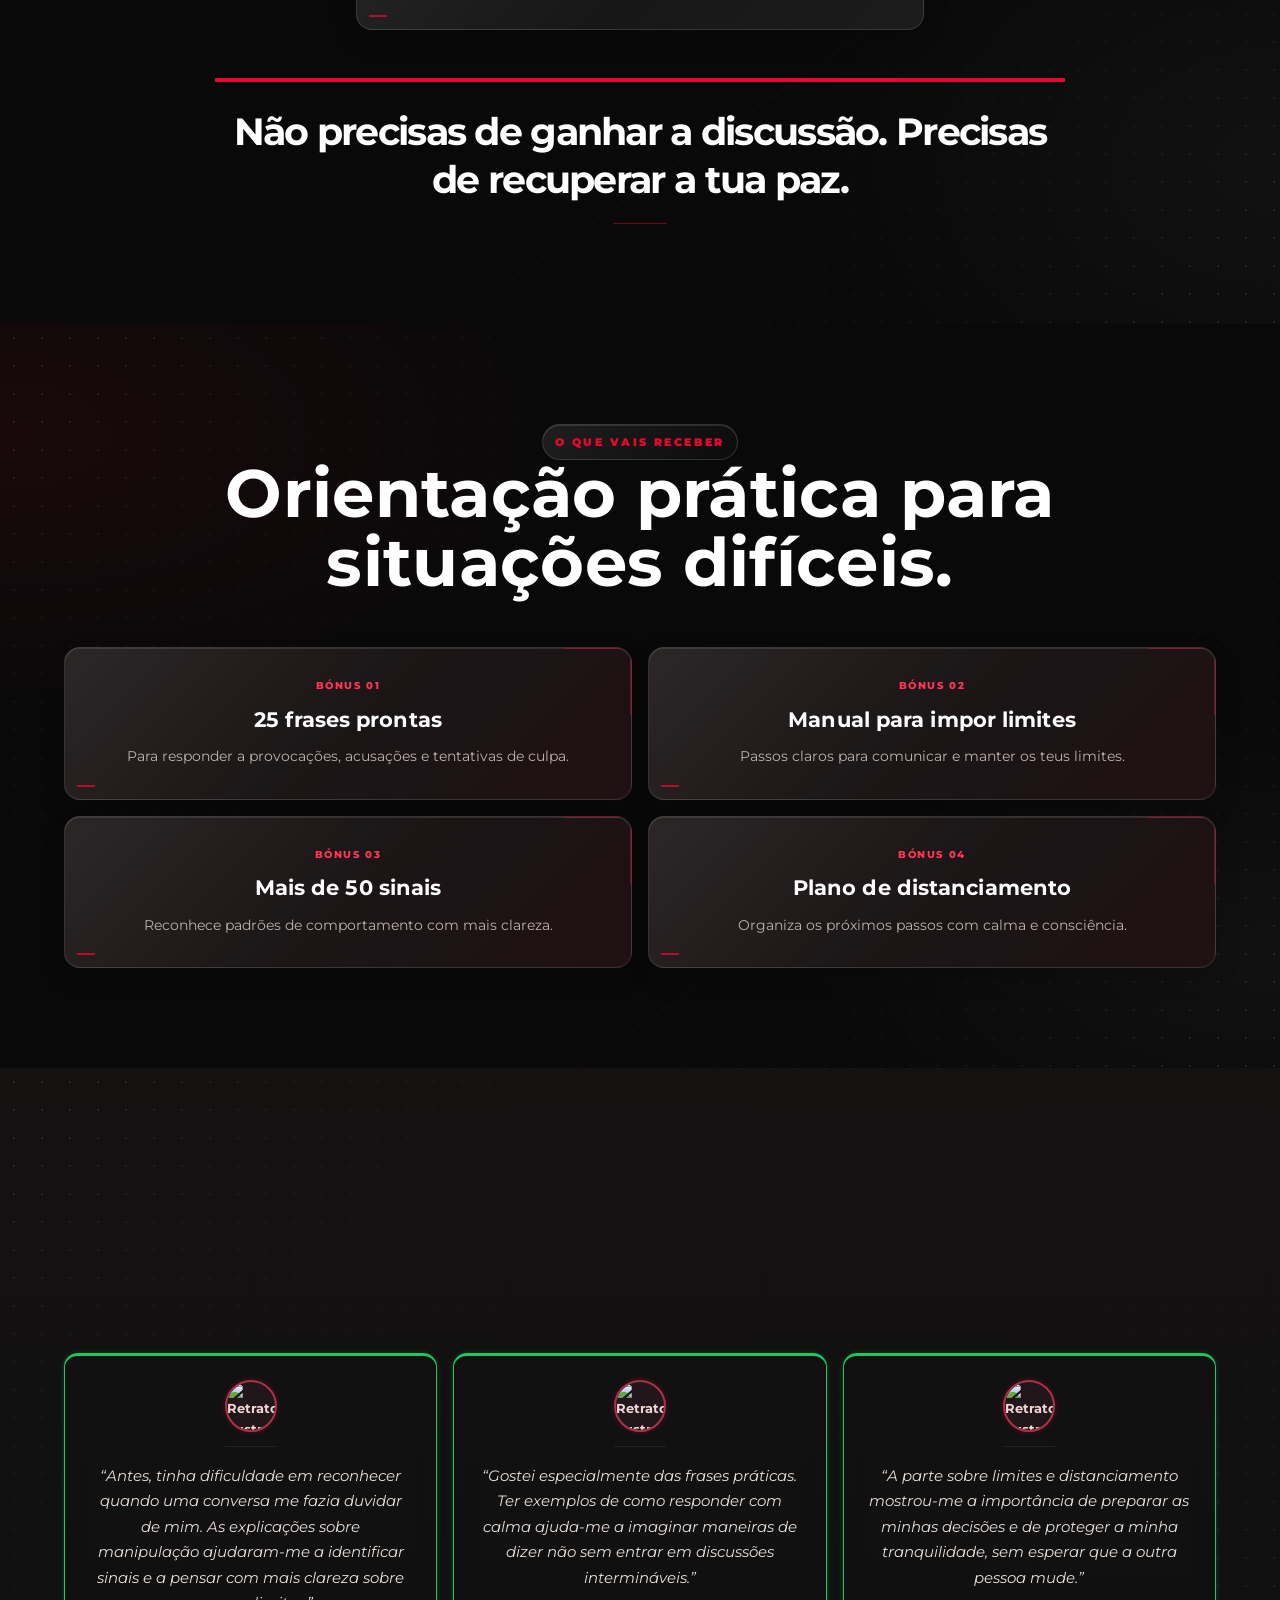
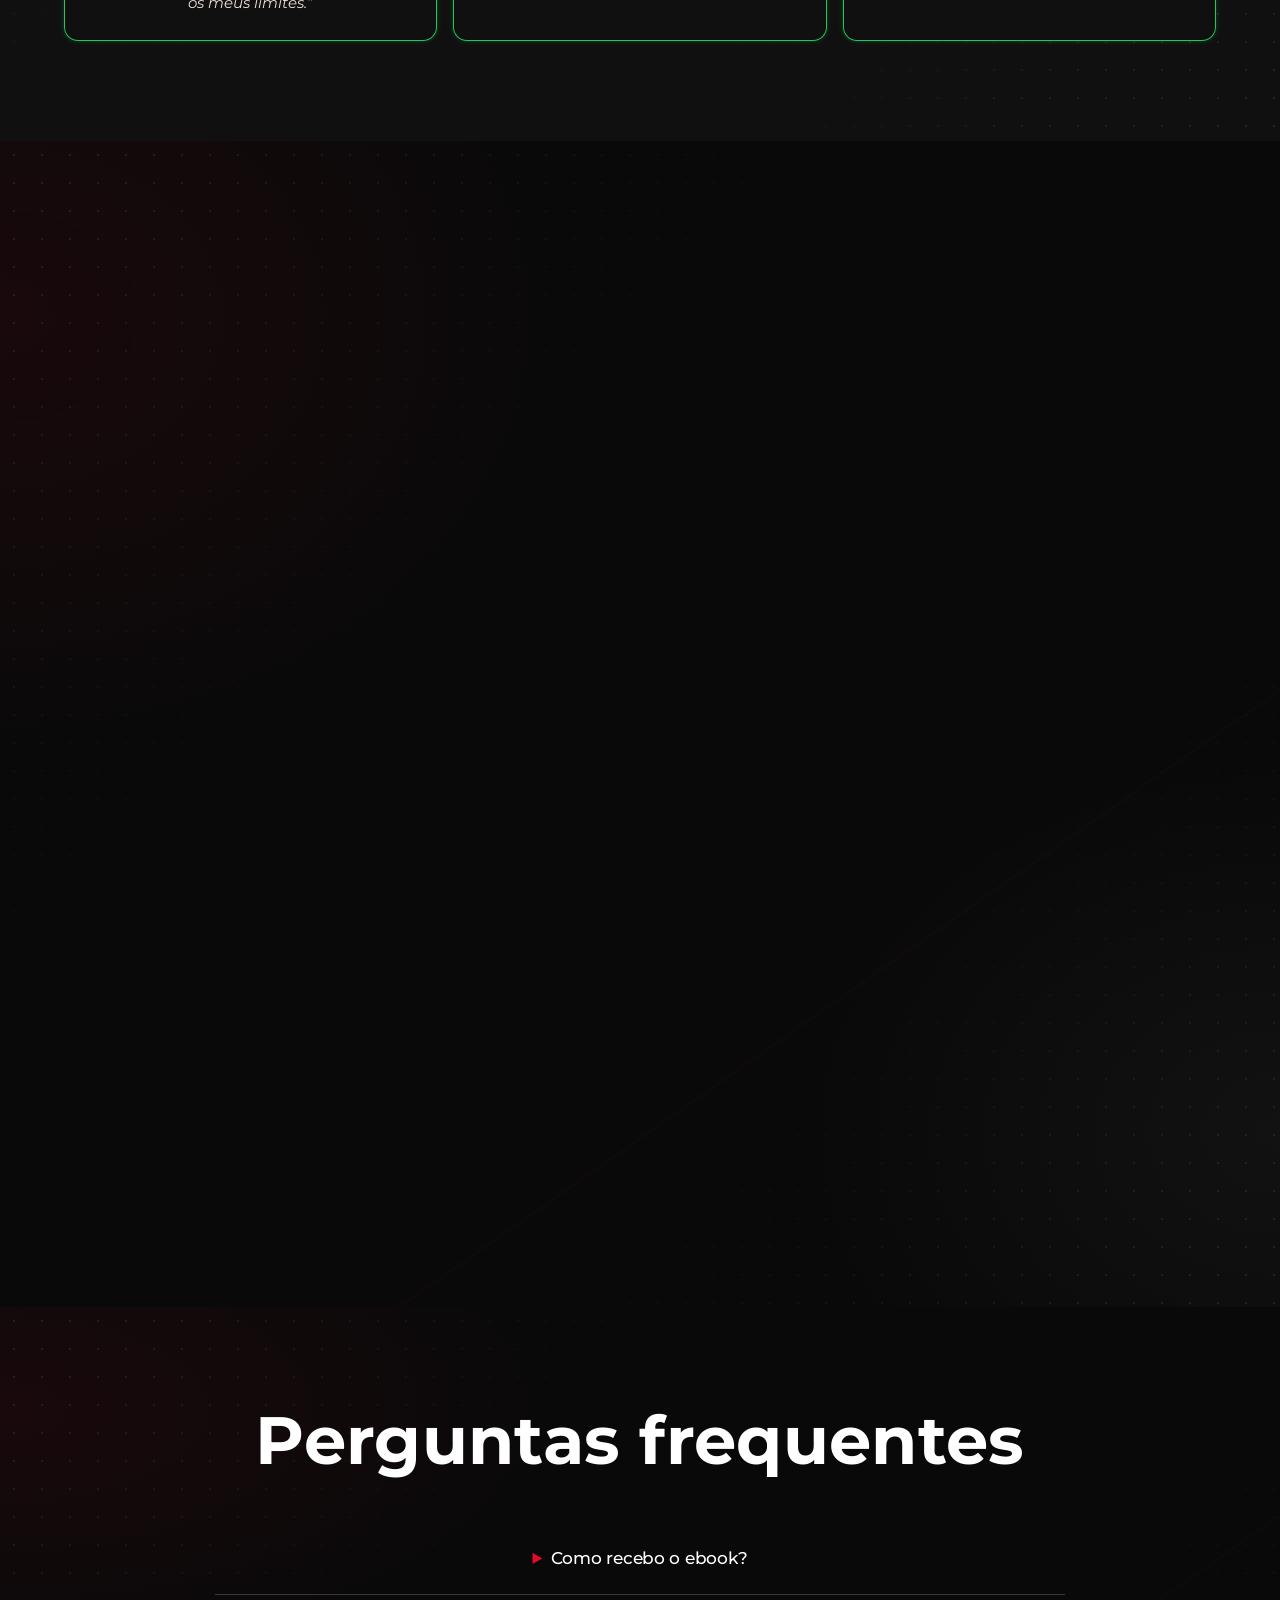
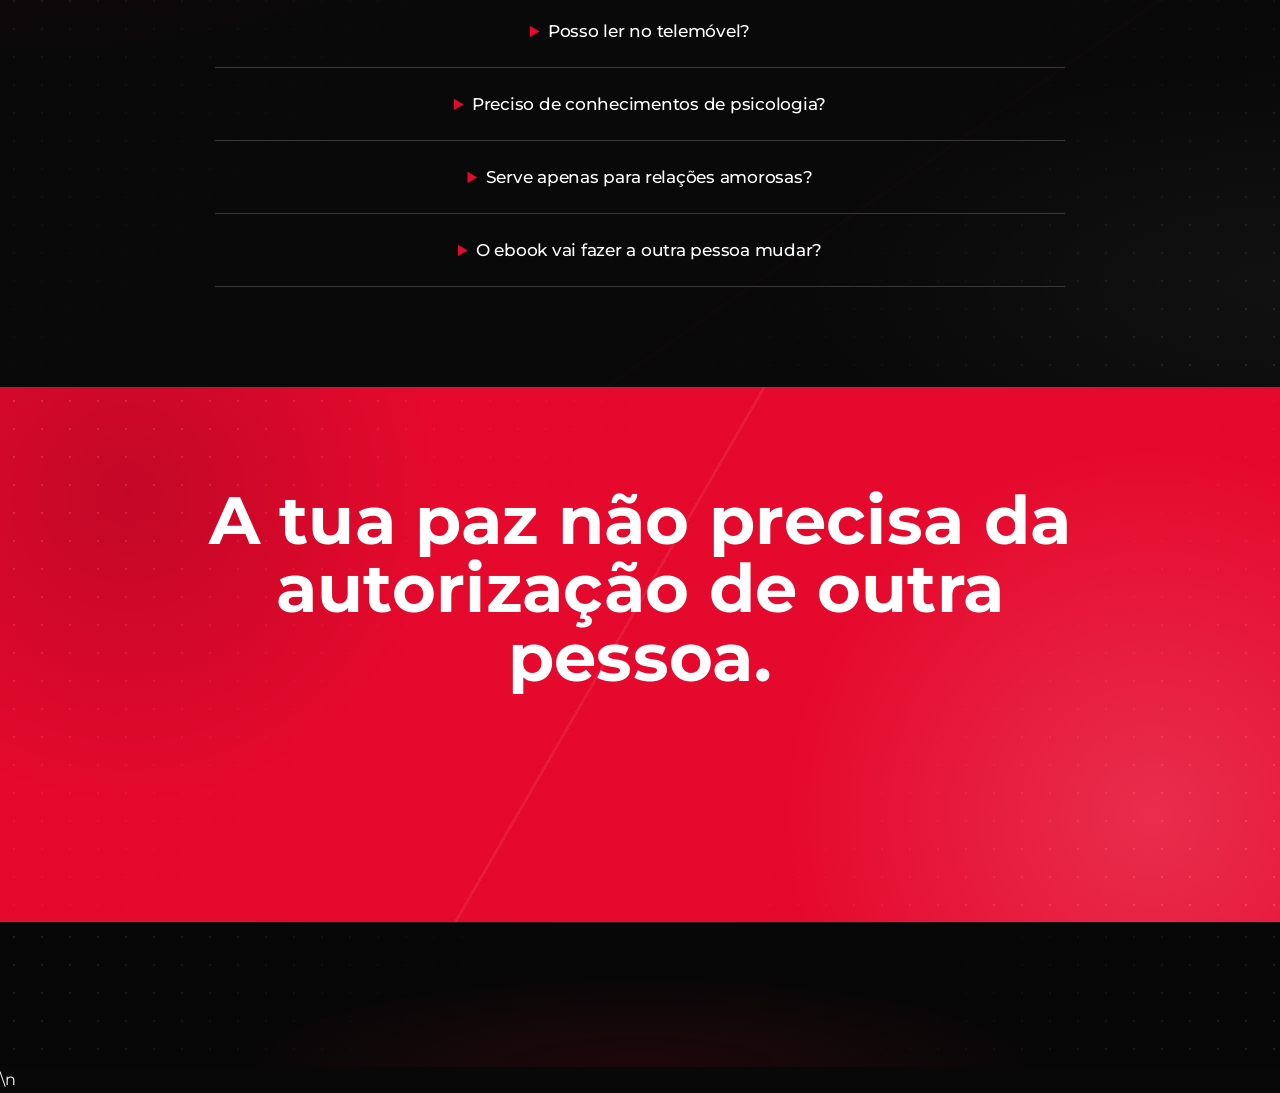
==== commit 79d5aa99: "Restaurar versão ampliar e centralizar as duas primeiras frases" ====
--- a/index.html
+++ b/index.html
@@ -707,10 +707,6 @@
 .hero .eyebrow{font-size:clamp(11px,2.8vw,14px)!important}
 .hero h1 .hero-montserrat{font-size:clamp(34px,9vw,70px)!important}
 }
-</style>
-<style>
-/* Remover imagem decorativa do topo, mantendo a capa na secção de compra */
-.hero{background-color:#090909!important;background-image:radial-gradient(circle at 15% 25%,rgba(229,9,45,.12),transparent 35%),linear-gradient(135deg,#090909,#120b0d 55%,#090909)!important;background-size:cover!important;background-position:center!important;background-repeat:no-repeat!important}
 </style>
 </head>
 <body>
